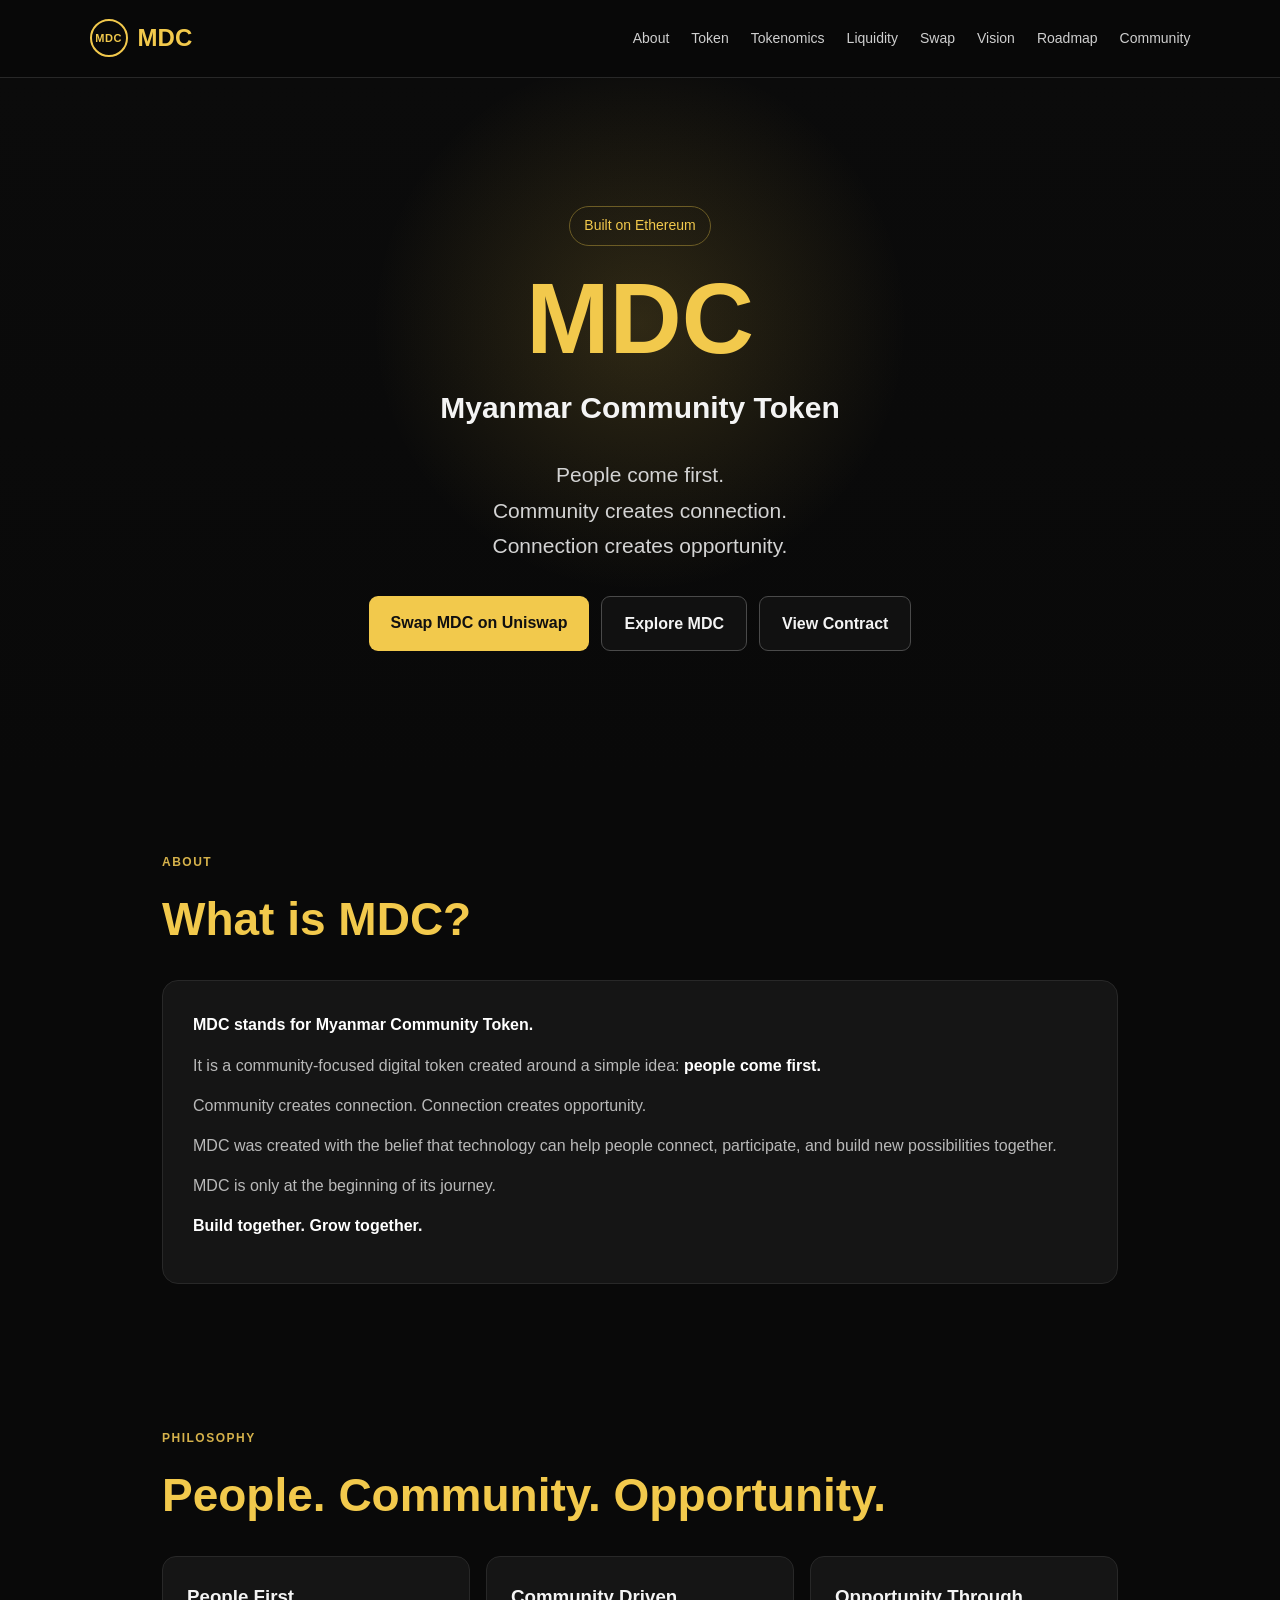
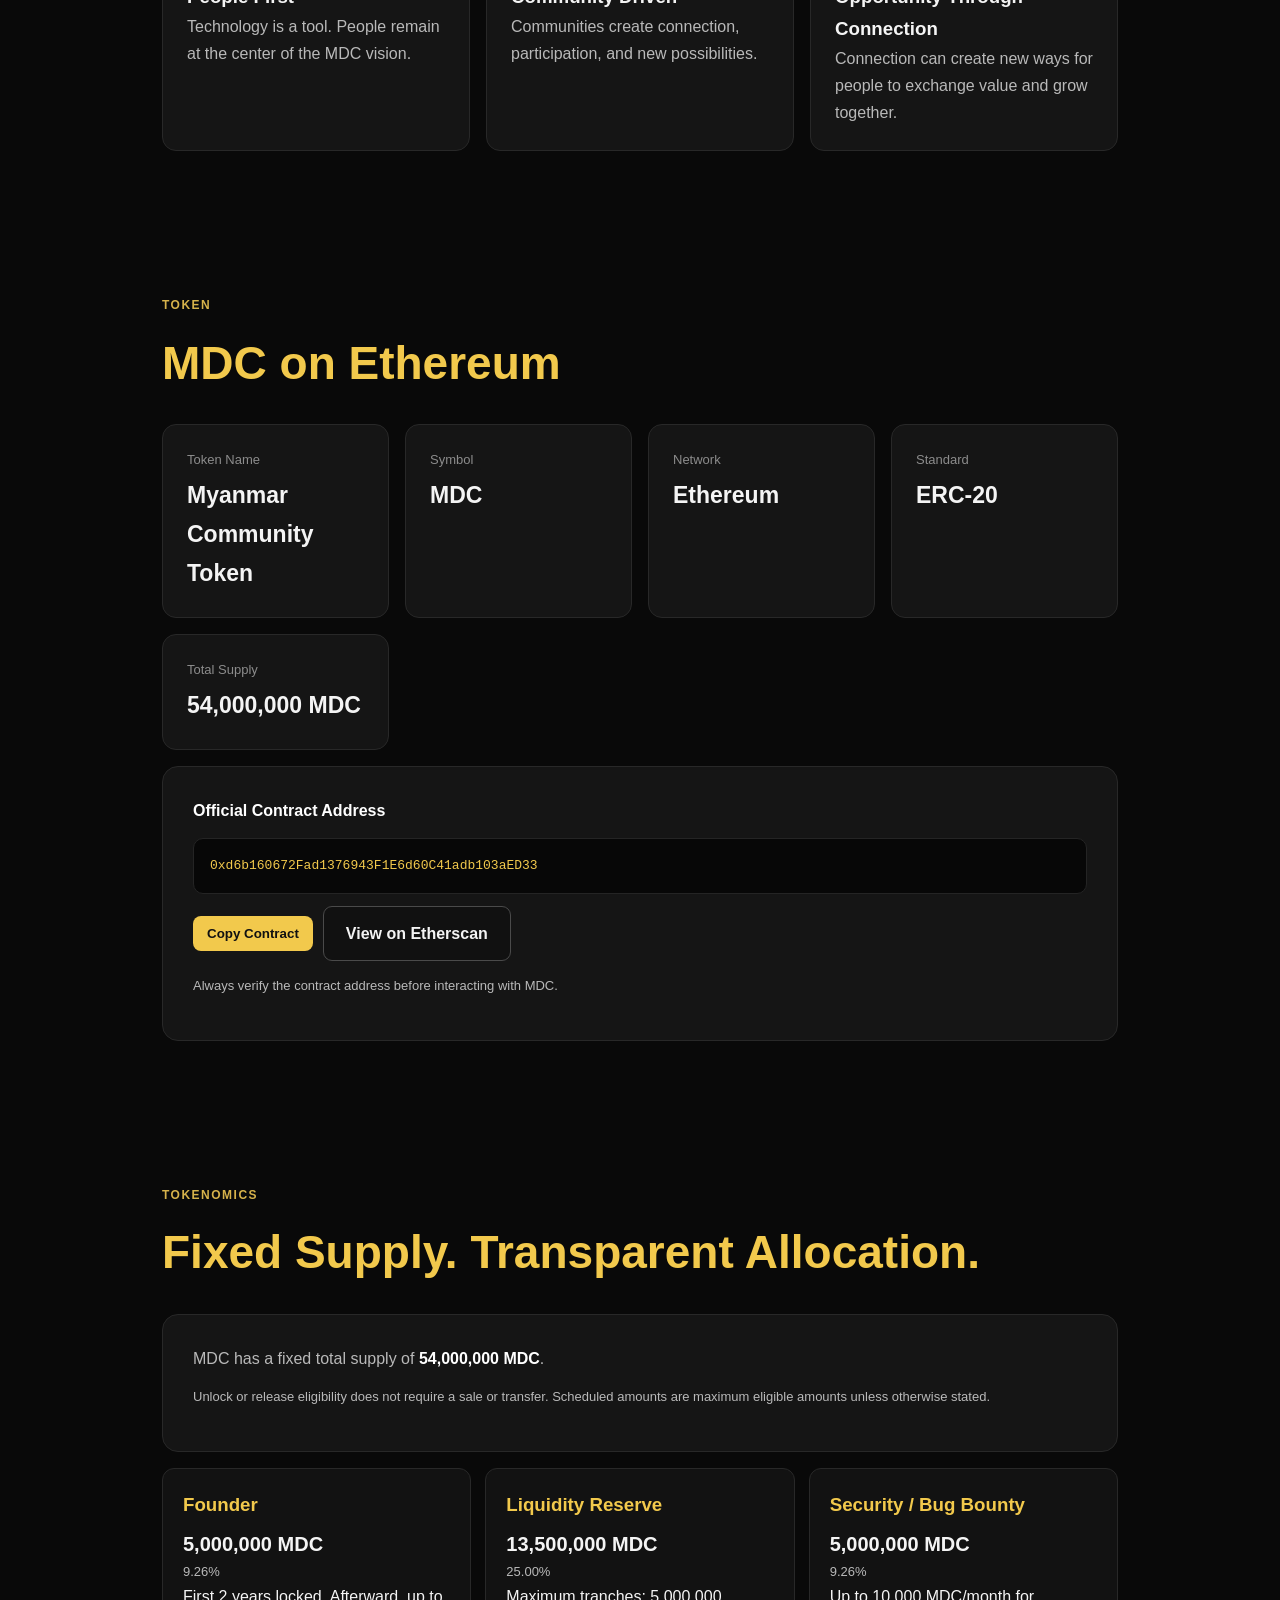
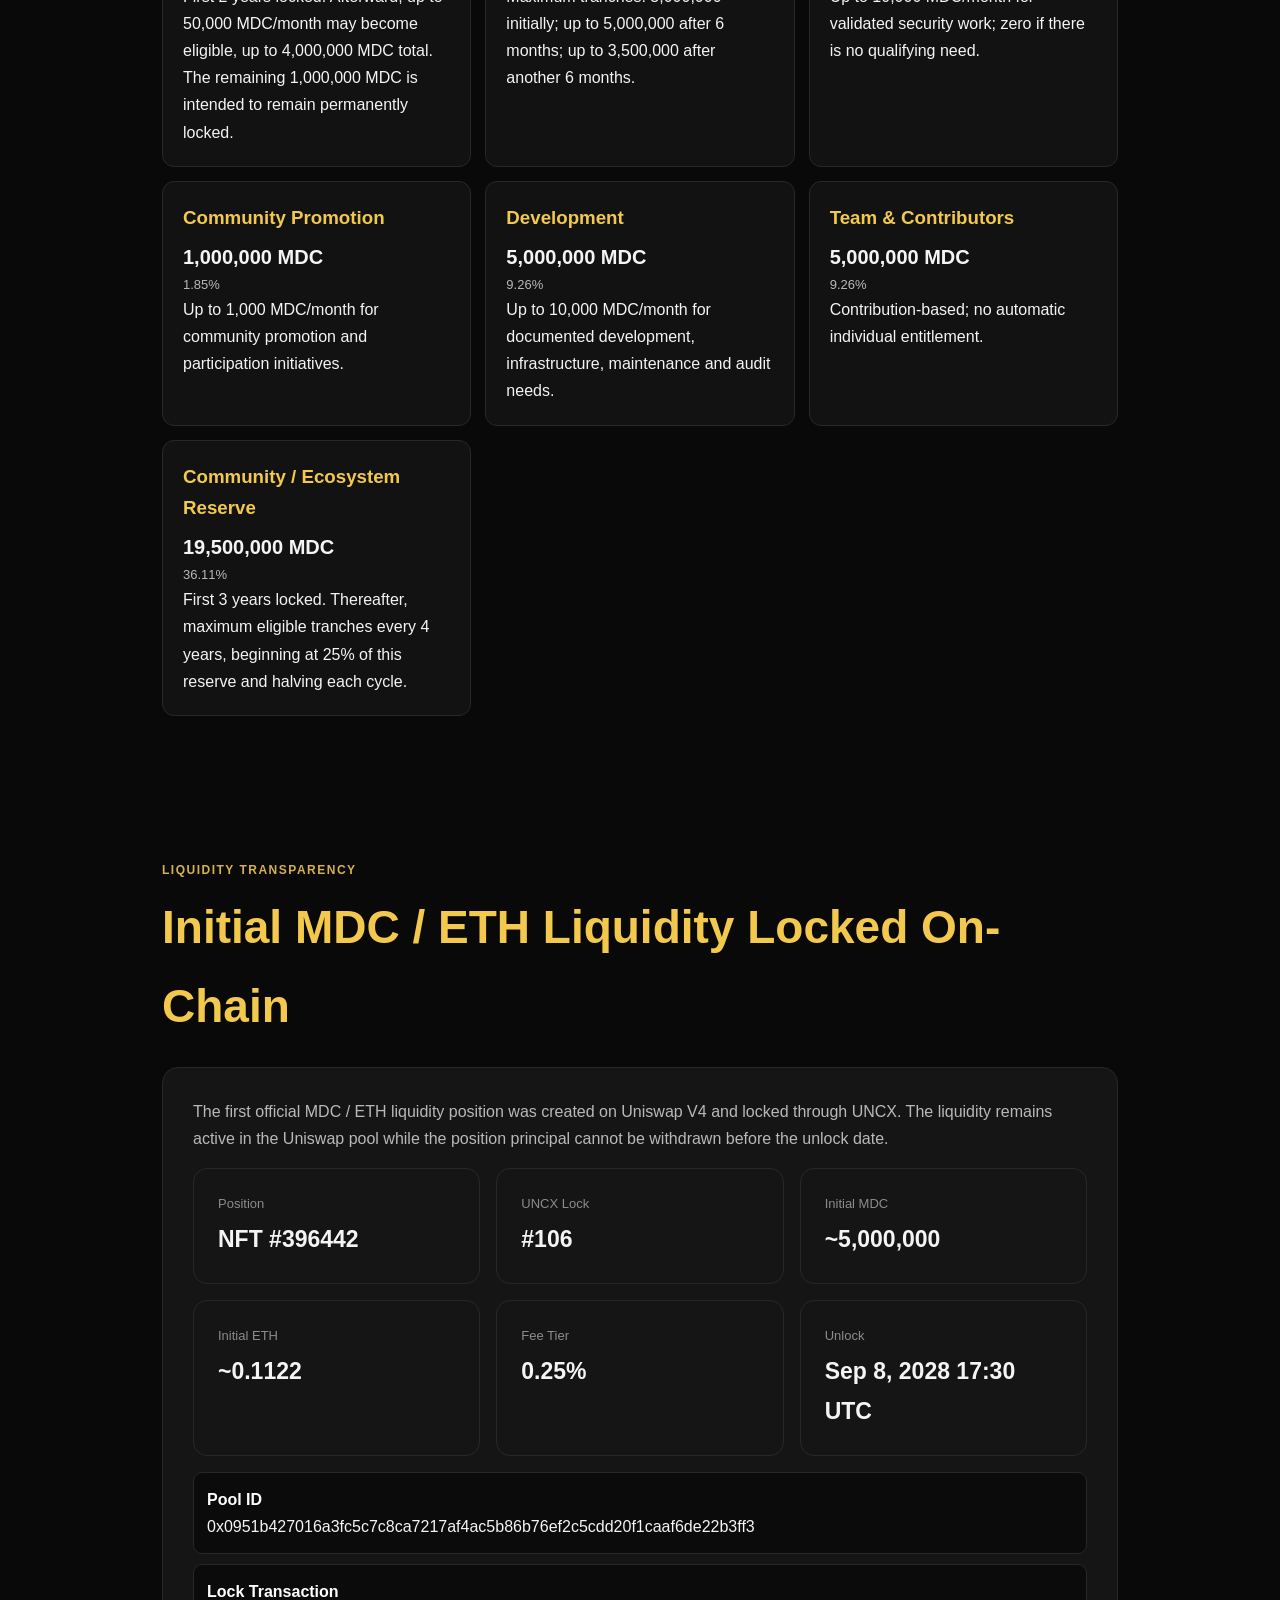
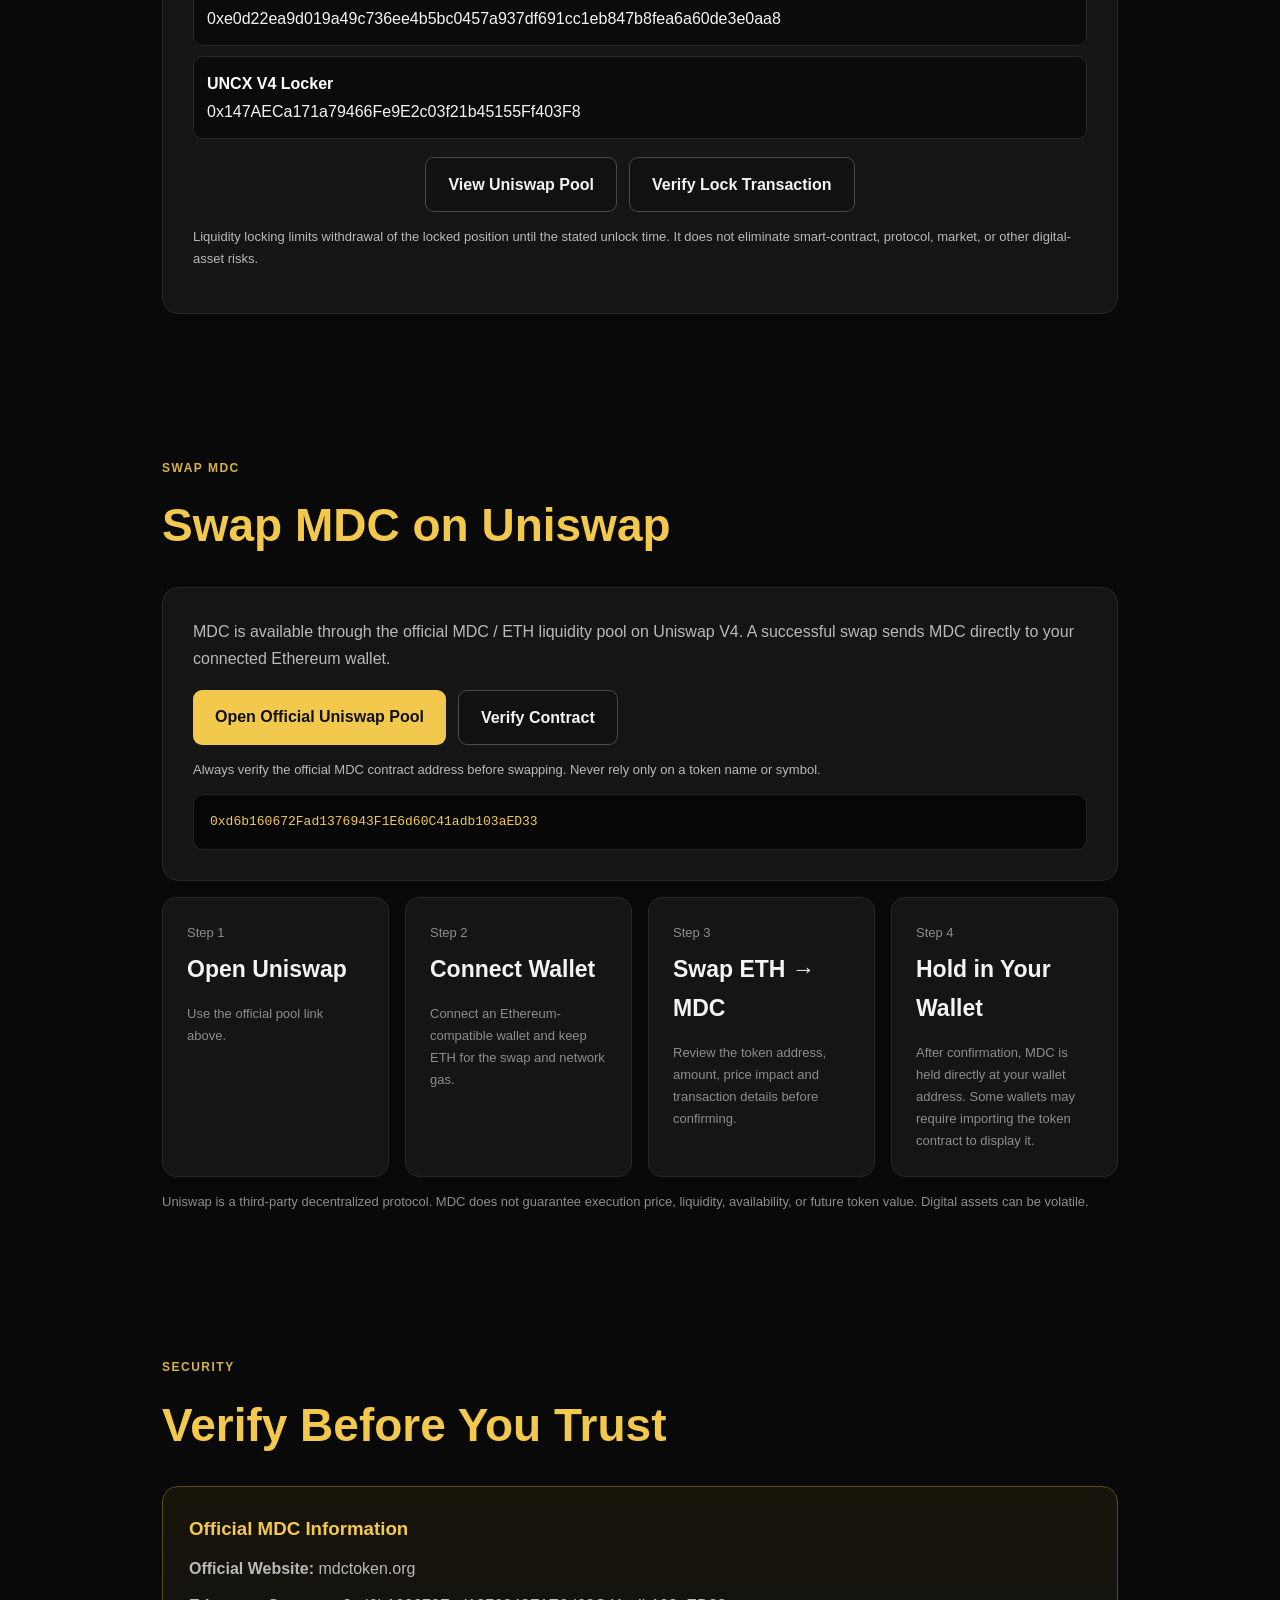
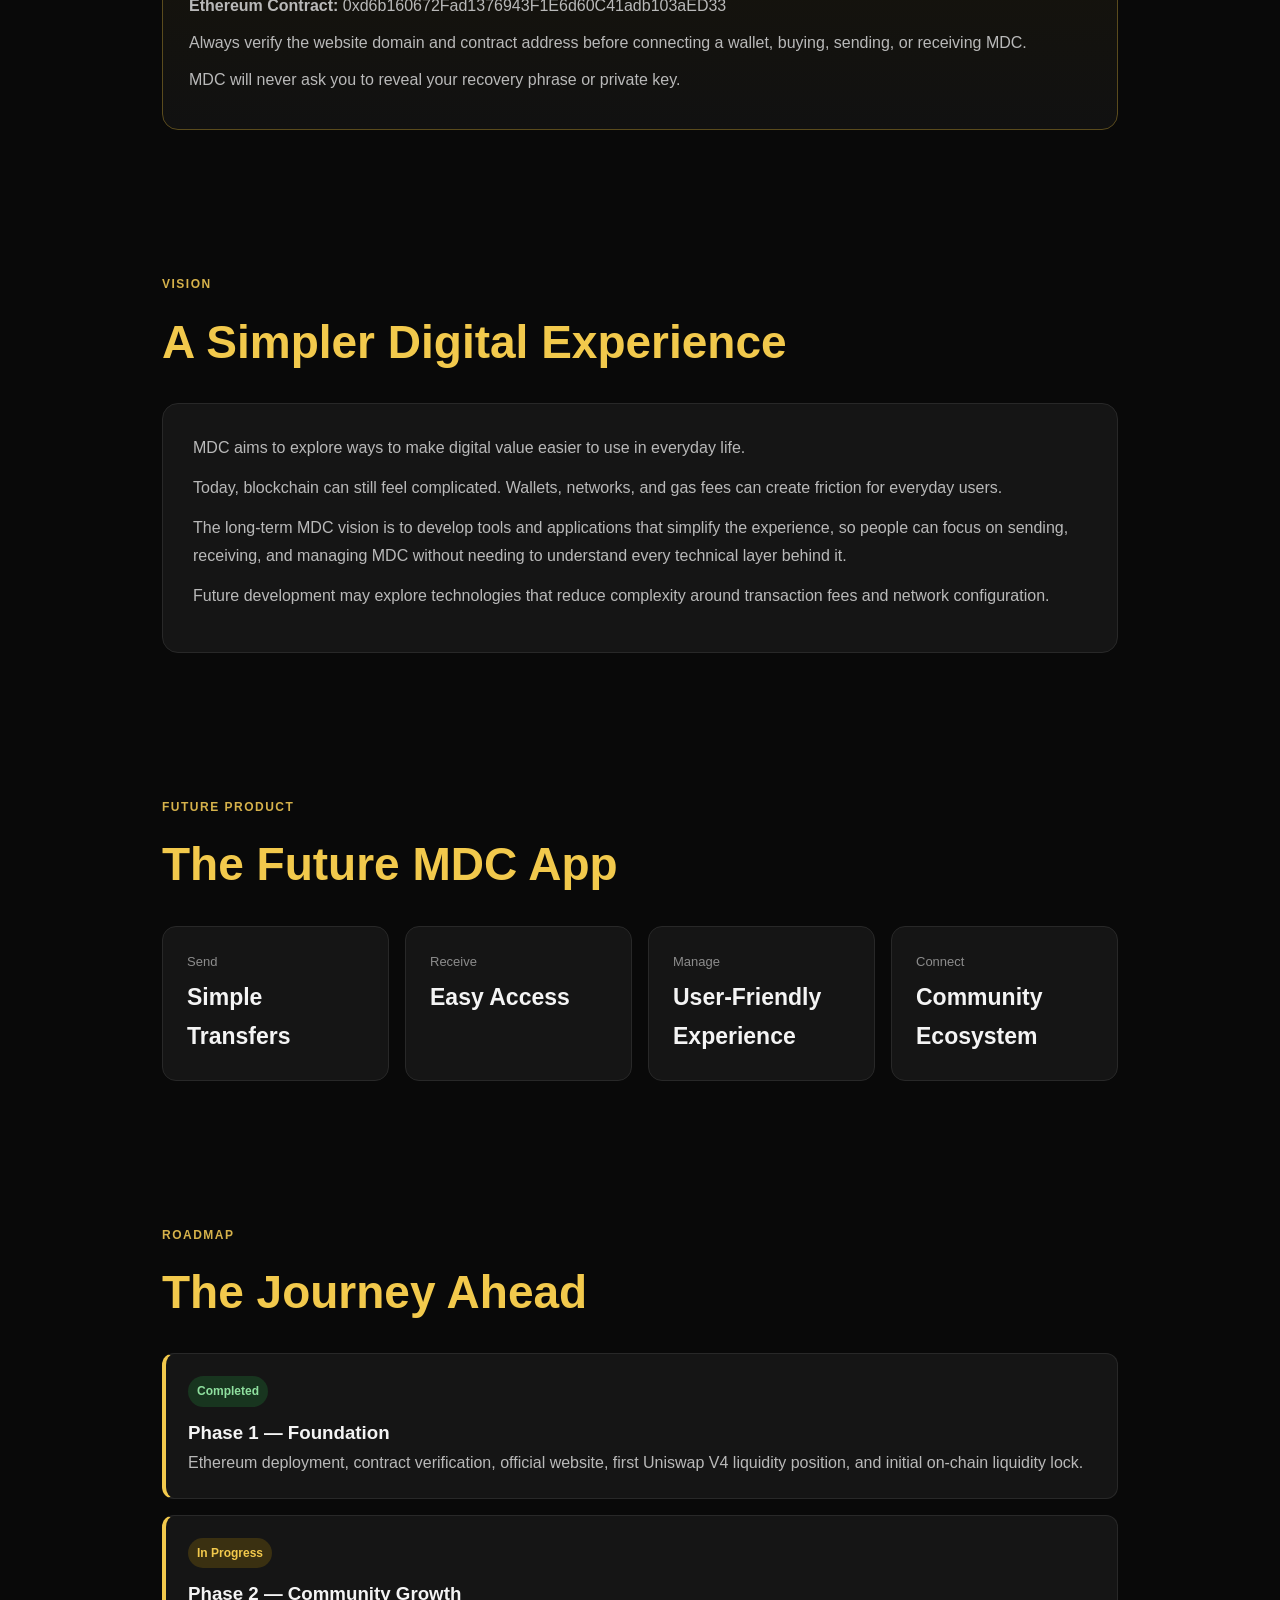
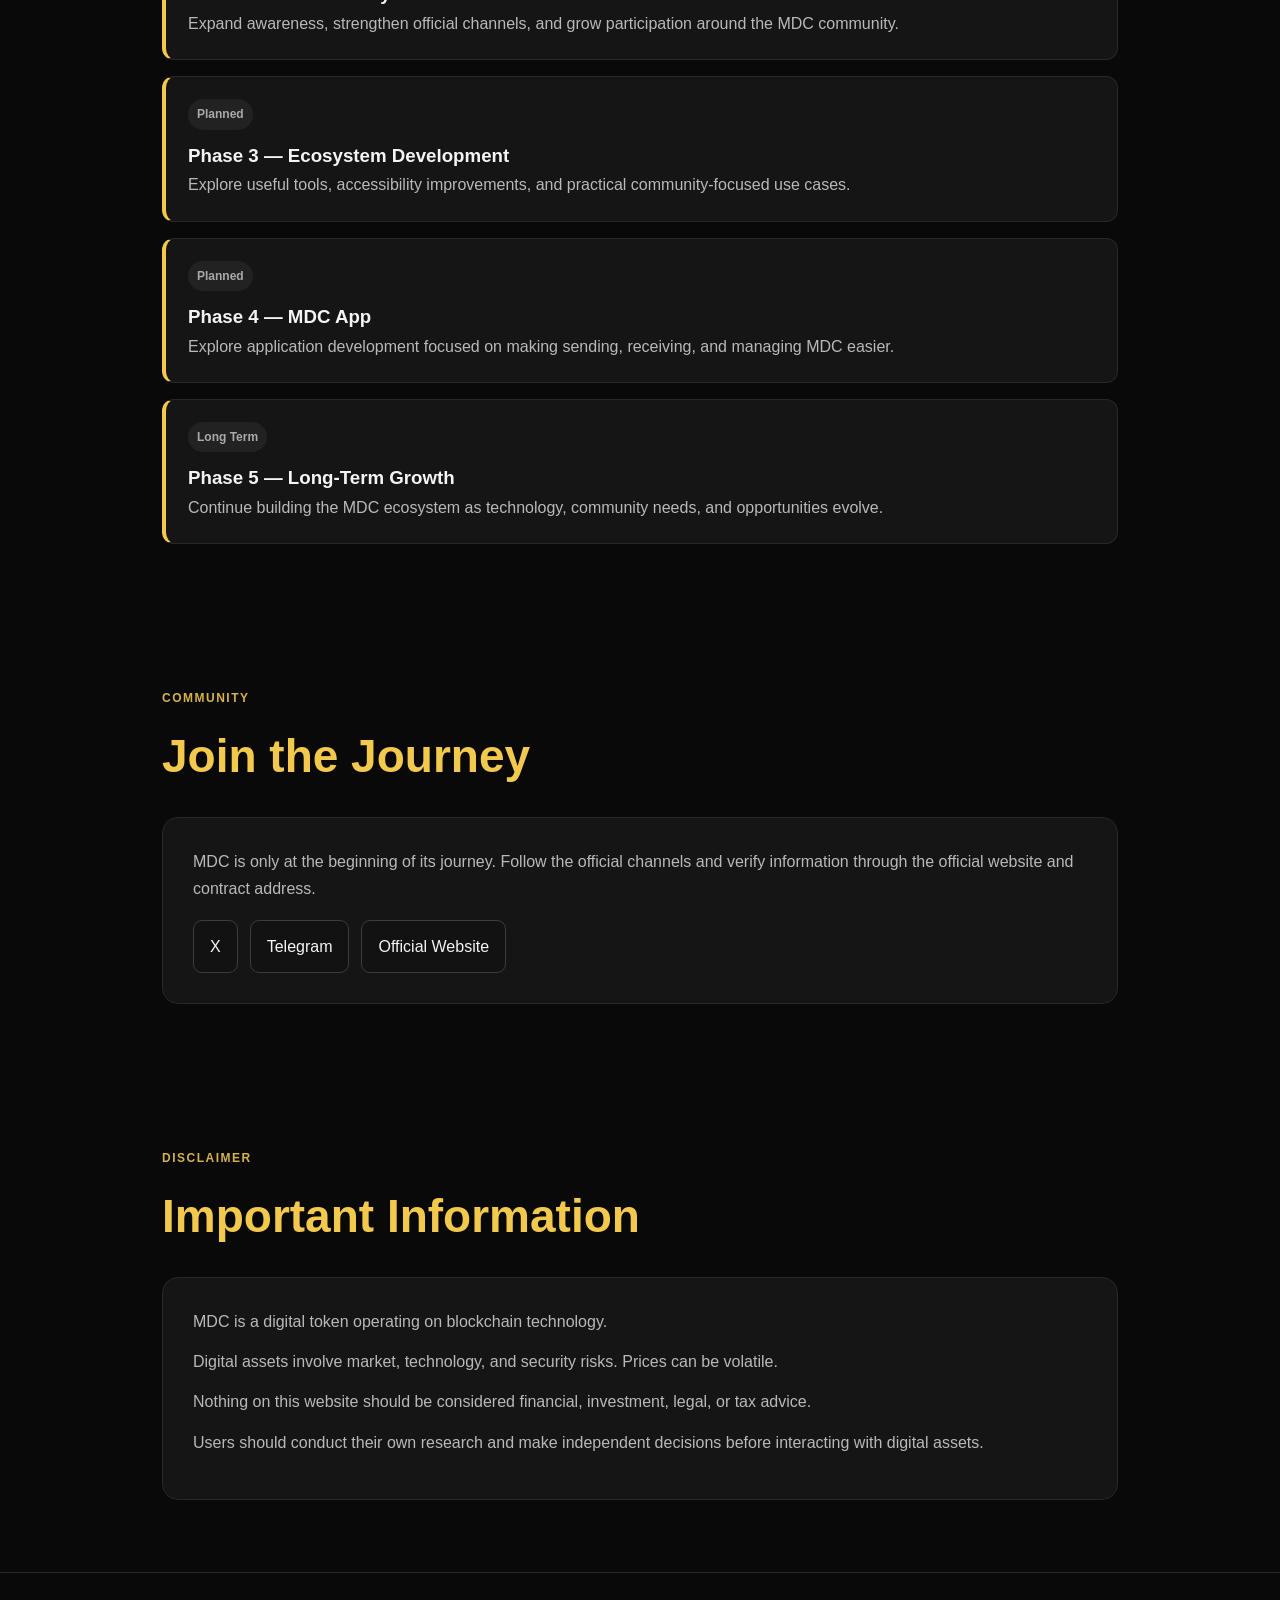
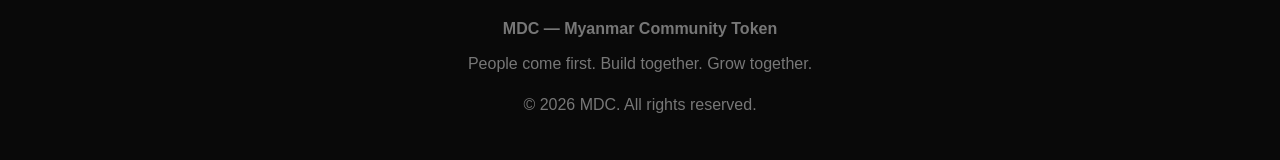
==== index.html @ 561a0fa1 "Add files via upload" ====
<!DOCTYPE html>
<html lang="en">
<head>
<meta charset="UTF-8">
<meta name="viewport" content="width=device-width, initial-scale=1.0">
<title>MDC | Myanmar Community Token</title>
<meta name="description" content="MDC — Myanmar Community Token. People come first. Community creates connection. Connection creates opportunity.">
<meta name="theme-color" content="#090909">
<meta property="og:title" content="MDC | Myanmar Community Token">
<meta property="og:description" content="People come first. Community creates connection. Connection creates opportunity.">
<meta property="og:type" content="website">
<meta property="og:url" content="https://mdctoken.org">
<link rel="icon" href="data:image/svg+xml,%3Csvg xmlns='http://www.w3.org/2000/svg' viewBox='0 0 64 64'%3E%3Crect width='64' height='64' rx='14' fill='%23090909'/%3E%3Ccircle cx='32' cy='32' r='22' fill='none' stroke='%23f2c94c' stroke-width='3'/%3E%3Ctext x='32' y='38' text-anchor='middle' font-family='Arial' font-size='18' font-weight='700' fill='%23f2c94c'%3EMDC%3C/text%3E%3C/svg%3E">
<style>
:root{--gold:#f2c94c;--gold-soft:#d6b24b;--bg:#090909;--card:#151515;--line:#282828;--text:#f4f4f4;--muted:#b9b9b9}
*{box-sizing:border-box;margin:0;padding:0}html{scroll-behavior:smooth}
body{font-family:Arial,Helvetica,sans-serif;background:var(--bg);color:var(--text);line-height:1.7}
a{color:inherit}nav{position:sticky;top:0;z-index:20;display:flex;align-items:center;justify-content:space-between;padding:18px 7%;background:rgba(9,9,9,.94);border-bottom:1px solid var(--line);backdrop-filter:blur(10px)}
.brand{display:flex;align-items:center;gap:10px;font-weight:800;font-size:24px;color:var(--gold)}
.logo-mark{width:38px;height:38px;border:2px solid var(--gold);border-radius:50%;display:grid;place-items:center;font-size:11px;font-weight:800;letter-spacing:.5px}
.copy-row{display:flex;gap:10px;align-items:center;flex-wrap:wrap;margin-top:12px}
.copy-btn{border:0;background:var(--gold);color:#111;padding:10px 14px;border-radius:8px;font-weight:800;cursor:pointer}
.copy-status{font-size:13px;color:#9d9d9d}
.security-box{background:linear-gradient(180deg,#17140a,#111);border:1px solid #5a4b1d;border-radius:16px;padding:26px}
.security-box h3{color:var(--gold);margin-bottom:10px}
.security-box p{color:var(--muted);margin-bottom:10px}
.status{display:inline-block;font-size:12px;font-weight:800;padding:5px 9px;border-radius:999px;margin-bottom:10px}
.status.done{background:#18351f;color:#8fe09f}
.status.progress{background:#3a3011;color:#f2c94c}
.status.future{background:#222;color:#aaa}.navlinks{display:flex;gap:22px;font-size:14px;color:#cfcfcf}.navlinks a{text-decoration:none}
.hero{min-height:78vh;display:flex;align-items:center;justify-content:center;text-align:center;padding:90px 20px;background:radial-gradient(circle at 50% 35%,rgba(242,201,76,.16),transparent 34%),linear-gradient(180deg,#0b0b0b 0%,#090909 100%)}
.hero-inner{max-width:820px}.badge{display:inline-block;border:1px solid #6c5c25;color:var(--gold);padding:7px 14px;border-radius:999px;font-size:14px;margin-bottom:22px}
h1{color:var(--gold);font-size:clamp(58px,10vw,100px);line-height:1;margin-bottom:14px}.hero h3{font-size:clamp(20px,3vw,30px);margin-bottom:24px}.hero p{color:#d3d3d3;font-size:clamp(17px,2vw,21px)}
.hero-actions{margin-top:32px;display:flex;gap:12px;justify-content:center;flex-wrap:wrap}.btn{display:inline-block;text-decoration:none;padding:13px 22px;border-radius:9px;font-weight:700}
.btn-primary{background:var(--gold);color:#101010}.btn-secondary{border:1px solid #4a4a4a;background:#111}
section{max-width:1000px;margin:auto;padding:72px 22px}.kicker{color:var(--gold-soft);text-transform:uppercase;letter-spacing:1.5px;font-size:12px;font-weight:700}
h2{color:var(--gold);font-size:clamp(32px,5vw,46px);margin:8px 0 22px}.card{background:var(--card);border:1px solid var(--line);border-radius:16px;padding:30px}
.card p{color:var(--muted);margin-bottom:13px}.card strong{color:#fff}.grid{display:grid;grid-template-columns:repeat(auto-fit,minmax(220px,1fr));gap:16px}
.stat{background:var(--card);border:1px solid var(--line);border-radius:14px;padding:24px}.stat .label{color:#8c8c8c;font-size:13px}.stat .value{font-size:23px;font-weight:800;margin-top:5px}
.contract{background:#070707;border:1px solid #242424;color:var(--gold);font-family:monospace;word-break:break-all;padding:16px;border-radius:10px;margin-top:10px}
.philosophy{display:grid;grid-template-columns:repeat(auto-fit,minmax(210px,1fr));gap:16px}.pillar{background:var(--card);border:1px solid var(--line);border-radius:14px;padding:24px}.pillar p{color:var(--muted)}
.timeline{display:grid;gap:16px}.phase{background:var(--card);border:1px solid var(--line);border-left:4px solid var(--gold);border-radius:12px;padding:22px}.phase p{color:var(--muted)}
.socials{display:flex;gap:12px;flex-wrap:wrap}.socials a{text-decoration:none;border:1px solid #3c3c3c;background:#121212;padding:12px 16px;border-radius:9px}
.note{color:#8d8d8d;font-size:13px;margin-top:14px}footer{padding:42px 20px;text-align:center;border-top:1px solid var(--line);color:#777}
.tokenomics-grid{display:grid;grid-template-columns:repeat(auto-fit,minmax(240px,1fr));gap:14px}.tokenomics-item{background:#121212;border:1px solid var(--line);border-radius:12px;padding:20px}.tokenomics-item h3{margin:0 0 6px;color:var(--gold)}.tokenomics-item .amount{font-size:20px;font-weight:700}.tokenomics-item .pct{color:var(--muted);font-size:13px}.proof{display:grid;gap:10px;margin-top:16px}.proof-row{background:#0b0b0b;border:1px solid var(--line);border-radius:9px;padding:13px;word-break:break-all}@media(max-width:760px){.navlinks{display:none}nav{padding:16px 6%}section{padding:56px 18px}.card{padding:24px}}
</style>
</head>
<body>
<nav><div class="brand"><span class="logo-mark">MDC</span><span>MDC</span></div><div class="navlinks"><a href="#about">About</a><a href="#token">Token</a><a href="#tokenomics">Tokenomics</a><a href="#liquidity">Liquidity</a><a href="#swap">Swap</a><a href="#vision">Vision</a><a href="#roadmap">Roadmap</a><a href="#community">Community</a></div></nav>

<header class="hero"><div class="hero-inner">
<div class="badge">Built on Ethereum</div><h1>MDC</h1><h3>Myanmar Community Token</h3>
<p>People come first.<br>Community creates connection.<br>Connection creates opportunity.</p>
<div class="hero-actions"><a class="btn btn-primary" href="#swap">Swap MDC on Uniswap</a><a class="btn btn-secondary" href="#about">Explore MDC</a><a class="btn btn-secondary" href="https://etherscan.io/address/0xd6b160672Fad1376943F1E6d60C41adb103aED33" target="_blank" rel="noopener">View Contract</a></div>
</div></header>

<section id="about"><div class="kicker">About</div><h2>What is MDC?</h2><div class="card">
<p><strong>MDC stands for Myanmar Community Token.</strong></p>
<p>It is a community-focused digital token created around a simple idea: <strong>people come first.</strong></p>
<p>Community creates connection. Connection creates opportunity.</p>
<p>MDC was created with the belief that technology can help people connect, participate, and build new possibilities together.</p>
<p>MDC is only at the beginning of its journey.</p><p><strong>Build together. Grow together.</strong></p>
</div></section>

<section><div class="kicker">Philosophy</div><h2>People. Community. Opportunity.</h2><div class="philosophy">
<div class="pillar"><h3>People First</h3><p>Technology is a tool. People remain at the center of the MDC vision.</p></div>
<div class="pillar"><h3>Community Driven</h3><p>Communities create connection, participation, and new possibilities.</p></div>
<div class="pillar"><h3>Opportunity Through Connection</h3><p>Connection can create new ways for people to exchange value and grow together.</p></div>
</div></section>

<section id="token"><div class="kicker">Token</div><h2>MDC on Ethereum</h2><div class="grid">
<div class="stat"><div class="label">Token Name</div><div class="value">Myanmar Community Token</div></div>
<div class="stat"><div class="label">Symbol</div><div class="value">MDC</div></div>
<div class="stat"><div class="label">Network</div><div class="value">Ethereum</div></div>
<div class="stat"><div class="label">Standard</div><div class="value">ERC-20</div></div>
<div class="stat"><div class="label">Total Supply</div><div class="value">54,000,000 MDC</div></div>
</div><div class="card" style="margin-top:16px"><p><strong>Official Contract Address</strong></p>
<div class="contract" id="contractAddress">0xd6b160672Fad1376943F1E6d60C41adb103aED33</div>
<div class="copy-row">
<button class="copy-btn" onclick="copyContract()">Copy Contract</button>
<a class="btn btn-secondary" href="https://etherscan.io/address/0xd6b160672Fad1376943F1E6d60C41adb103aED33" target="_blank" rel="noopener">View on Etherscan</a>
<span class="copy-status" id="copyStatus"></span>
</div>
<p class="note">Always verify the contract address before interacting with MDC.</p></div></section>


<section id="tokenomics"><div class="kicker">Tokenomics</div><h2>Fixed Supply. Transparent Allocation.</h2><div class="card"><p>MDC has a fixed total supply of <strong>54,000,000 MDC</strong>.</p><p class="note">Unlock or release eligibility does not require a sale or transfer. Scheduled amounts are maximum eligible amounts unless otherwise stated.</p></div><div class="tokenomics-grid" style="margin-top:16px">
<div class="tokenomics-item"><h3>Founder</h3><div class="amount">5,000,000 MDC</div><div class="pct">9.26%</div><p>First 2 years locked. Afterward, up to 50,000 MDC/month may become eligible, up to 4,000,000 MDC total. The remaining 1,000,000 MDC is intended to remain permanently locked.</p></div>
<div class="tokenomics-item"><h3>Liquidity Reserve</h3><div class="amount">13,500,000 MDC</div><div class="pct">25.00%</div><p>Maximum tranches: 5,000,000 initially; up to 5,000,000 after 6 months; up to 3,500,000 after another 6 months.</p></div>
<div class="tokenomics-item"><h3>Security / Bug Bounty</h3><div class="amount">5,000,000 MDC</div><div class="pct">9.26%</div><p>Up to 10,000 MDC/month for validated security work; zero if there is no qualifying need.</p></div>
<div class="tokenomics-item"><h3>Community Promotion</h3><div class="amount">1,000,000 MDC</div><div class="pct">1.85%</div><p>Up to 1,000 MDC/month for community promotion and participation initiatives.</p></div>
<div class="tokenomics-item"><h3>Development</h3><div class="amount">5,000,000 MDC</div><div class="pct">9.26%</div><p>Up to 10,000 MDC/month for documented development, infrastructure, maintenance and audit needs.</p></div>
<div class="tokenomics-item"><h3>Team &amp; Contributors</h3><div class="amount">5,000,000 MDC</div><div class="pct">9.26%</div><p>Contribution-based; no automatic individual entitlement.</p></div>
<div class="tokenomics-item"><h3>Community / Ecosystem Reserve</h3><div class="amount">19,500,000 MDC</div><div class="pct">36.11%</div><p>First 3 years locked. Thereafter, maximum eligible tranches every 4 years, beginning at 25% of this reserve and halving each cycle.</p></div></div></section>
<section id="liquidity"><div class="kicker">Liquidity Transparency</div><h2>Initial MDC / ETH Liquidity Locked On-Chain</h2><div class="card"><p>The first official MDC / ETH liquidity position was created on Uniswap V4 and locked through UNCX. The liquidity remains active in the Uniswap pool while the position principal cannot be withdrawn before the unlock date.</p><div class="grid" style="margin-top:16px"><div class="stat"><div class="label">Position</div><div class="value">NFT #396442</div></div><div class="stat"><div class="label">UNCX Lock</div><div class="value">#106</div></div><div class="stat"><div class="label">Initial MDC</div><div class="value">~5,000,000</div></div><div class="stat"><div class="label">Initial ETH</div><div class="value">~0.1122</div></div><div class="stat"><div class="label">Fee Tier</div><div class="value">0.25%</div></div><div class="stat"><div class="label">Unlock</div><div class="value">Sep 8, 2028 17:30 UTC</div></div></div><div class="proof"><div class="proof-row"><strong>Pool ID</strong><br>0x0951b427016a3fc5c7c8ca7217af4ac5b86b76ef2c5cdd20f1caaf6de22b3ff3</div><div class="proof-row"><strong>Lock Transaction</strong><br>0xe0d22ea9d019a49c736ee4b5bc0457a937df691cc1eb847b8fea6a60de3e0aa8</div><div class="proof-row"><strong>UNCX V4 Locker</strong><br>0x147AECa171a79466Fe9E2c03f21b45155Ff403F8</div></div><div class="hero-actions" style="margin-top:18px"><a class="btn btn-secondary" href="https://app.uniswap.org/explore/pools/ethereum/0x0951b427016a3fc5c7c8ca7217af4ac5b86b76ef2c5cdd20f1caaf6de22b3ff3" target="_blank" rel="noopener">View Uniswap Pool</a><a class="btn btn-secondary" href="https://etherscan.io/tx/0xe0d22ea9d019a49c736ee4b5bc0457a937df691cc1eb847b8fea6a60de3e0aa8" target="_blank" rel="noopener">Verify Lock Transaction</a></div><p class="note">Liquidity locking limits withdrawal of the locked position until the stated unlock time. It does not eliminate smart-contract, protocol, market, or other digital-asset risks.</p></div></section><section id="swap"><div class="kicker">Swap MDC</div><h2>Swap MDC on Uniswap</h2><div class="card"><p>MDC is available through the official MDC / ETH liquidity pool on Uniswap V4. A successful swap sends MDC directly to your connected Ethereum wallet.</p><div class="hero-actions" style="justify-content:flex-start;margin-top:18px"><a class="btn btn-primary" href="https://app.uniswap.org/explore/pools/ethereum/0x0951b427016a3fc5c7c8ca7217af4ac5b86b76ef2c5cdd20f1caaf6de22b3ff3" target="_blank" rel="noopener">Open Official Uniswap Pool</a><a class="btn btn-secondary" href="https://etherscan.io/address/0xd6b160672Fad1376943F1E6d60C41adb103aED33" target="_blank" rel="noopener">Verify Contract</a></div><p class="note">Always verify the official MDC contract address before swapping. Never rely only on a token name or symbol.</p><div class="contract">0xd6b160672Fad1376943F1E6d60C41adb103aED33</div></div><div class="grid" style="margin-top:16px"><div class="stat"><div class="label">Step 1</div><div class="value">Open Uniswap</div><p class="note">Use the official pool link above.</p></div><div class="stat"><div class="label">Step 2</div><div class="value">Connect Wallet</div><p class="note">Connect an Ethereum-compatible wallet and keep ETH for the swap and network gas.</p></div><div class="stat"><div class="label">Step 3</div><div class="value">Swap ETH → MDC</div><p class="note">Review the token address, amount, price impact and transaction details before confirming.</p></div><div class="stat"><div class="label">Step 4</div><div class="value">Hold in Your Wallet</div><p class="note">After confirmation, MDC is held directly at your wallet address. Some wallets may require importing the token contract to display it.</p></div></div><p class="note">Uniswap is a third-party decentralized protocol. MDC does not guarantee execution price, liquidity, availability, or future token value. Digital assets can be volatile.</p></section><section id="security"><div class="kicker">Security</div><h2>Verify Before You Trust</h2>
<div class="security-box">
<h3>Official MDC Information</h3>
<p><strong>Official Website:</strong> mdctoken.org</p>
<p><strong>Ethereum Contract:</strong> 0xd6b160672Fad1376943F1E6d60C41adb103aED33</p>
<p>Always verify the website domain and contract address before connecting a wallet, buying, sending, or receiving MDC.</p>
<p>MDC will never ask you to reveal your recovery phrase or private key.</p>
</div></section>

<section id="vision"><div class="kicker">Vision</div><h2>A Simpler Digital Experience</h2><div class="card">
<p>MDC aims to explore ways to make digital value easier to use in everyday life.</p>
<p>Today, blockchain can still feel complicated. Wallets, networks, and gas fees can create friction for everyday users.</p>
<p>The long-term MDC vision is to develop tools and applications that simplify the experience, so people can focus on sending, receiving, and managing MDC without needing to understand every technical layer behind it.</p>
<p>Future development may explore technologies that reduce complexity around transaction fees and network configuration.</p>
</div></section>

<section><div class="kicker">Future Product</div><h2>The Future MDC App</h2><div class="grid">
<div class="stat"><div class="label">Send</div><div class="value">Simple Transfers</div></div>
<div class="stat"><div class="label">Receive</div><div class="value">Easy Access</div></div>
<div class="stat"><div class="label">Manage</div><div class="value">User-Friendly Experience</div></div>
<div class="stat"><div class="label">Connect</div><div class="value">Community Ecosystem</div></div>
</div></section>

<section id="roadmap"><div class="kicker">Roadmap</div><h2>The Journey Ahead</h2><div class="timeline">
<div class="phase"><span class="status done">Completed</span><h3>Phase 1 — Foundation</h3><p>Ethereum deployment, contract verification, official website, first Uniswap V4 liquidity position, and initial on-chain liquidity lock.</p></div>
<div class="phase"><span class="status progress">In Progress</span><h3>Phase 2 — Community Growth</h3><p>Expand awareness, strengthen official channels, and grow participation around the MDC community.</p></div>
<div class="phase"><span class="status future">Planned</span><h3>Phase 3 — Ecosystem Development</h3><p>Explore useful tools, accessibility improvements, and practical community-focused use cases.</p></div>
<div class="phase"><span class="status future">Planned</span><h3>Phase 4 — MDC App</h3><p>Explore application development focused on making sending, receiving, and managing MDC easier.</p></div>
<div class="phase"><span class="status future">Long Term</span><h3>Phase 5 — Long-Term Growth</h3><p>Continue building the MDC ecosystem as technology, community needs, and opportunities evolve.</p></div>
</div></section>

<section id="community"><div class="kicker">Community</div><h2>Join the Journey</h2><div class="card">
<p>MDC is only at the beginning of its journey. Follow the official channels and verify information through the official website and contract address.</p>
<div class="socials" style="margin-top:18px"><a href="https://x.com/MDC_Official_" target="_blank" rel="noopener">X</a><a href="https://t.me/MDCcommunitytoken" target="_blank" rel="noopener">Telegram</a><a href="https://mdctoken.org" target="_blank" rel="noopener">Official Website</a></div>
</div></section>

<section><div class="kicker">Disclaimer</div><h2>Important Information</h2><div class="card">
<p>MDC is a digital token operating on blockchain technology.</p><p>Digital assets involve market, technology, and security risks. Prices can be volatile.</p>
<p>Nothing on this website should be considered financial, investment, legal, or tax advice.</p>
<p>Users should conduct their own research and make independent decisions before interacting with digital assets.</p>
</div></section>

<footer><div><strong>MDC — Myanmar Community Token</strong></div><div style="margin-top:8px">People come first. Build together. Grow together.</div><div style="margin-top:14px">© 2026 MDC. All rights reserved.</div></footer>
<script>
async function copyContract(){
  const address = document.getElementById('contractAddress').textContent.trim();
  const status = document.getElementById('copyStatus');
  try{
    await navigator.clipboard.writeText(address);
    status.textContent = 'Copied';
    setTimeout(()=>status.textContent='',1800);
  }catch(e){
    status.textContent = 'Copy failed';
  }
}
</script>
</body></html>
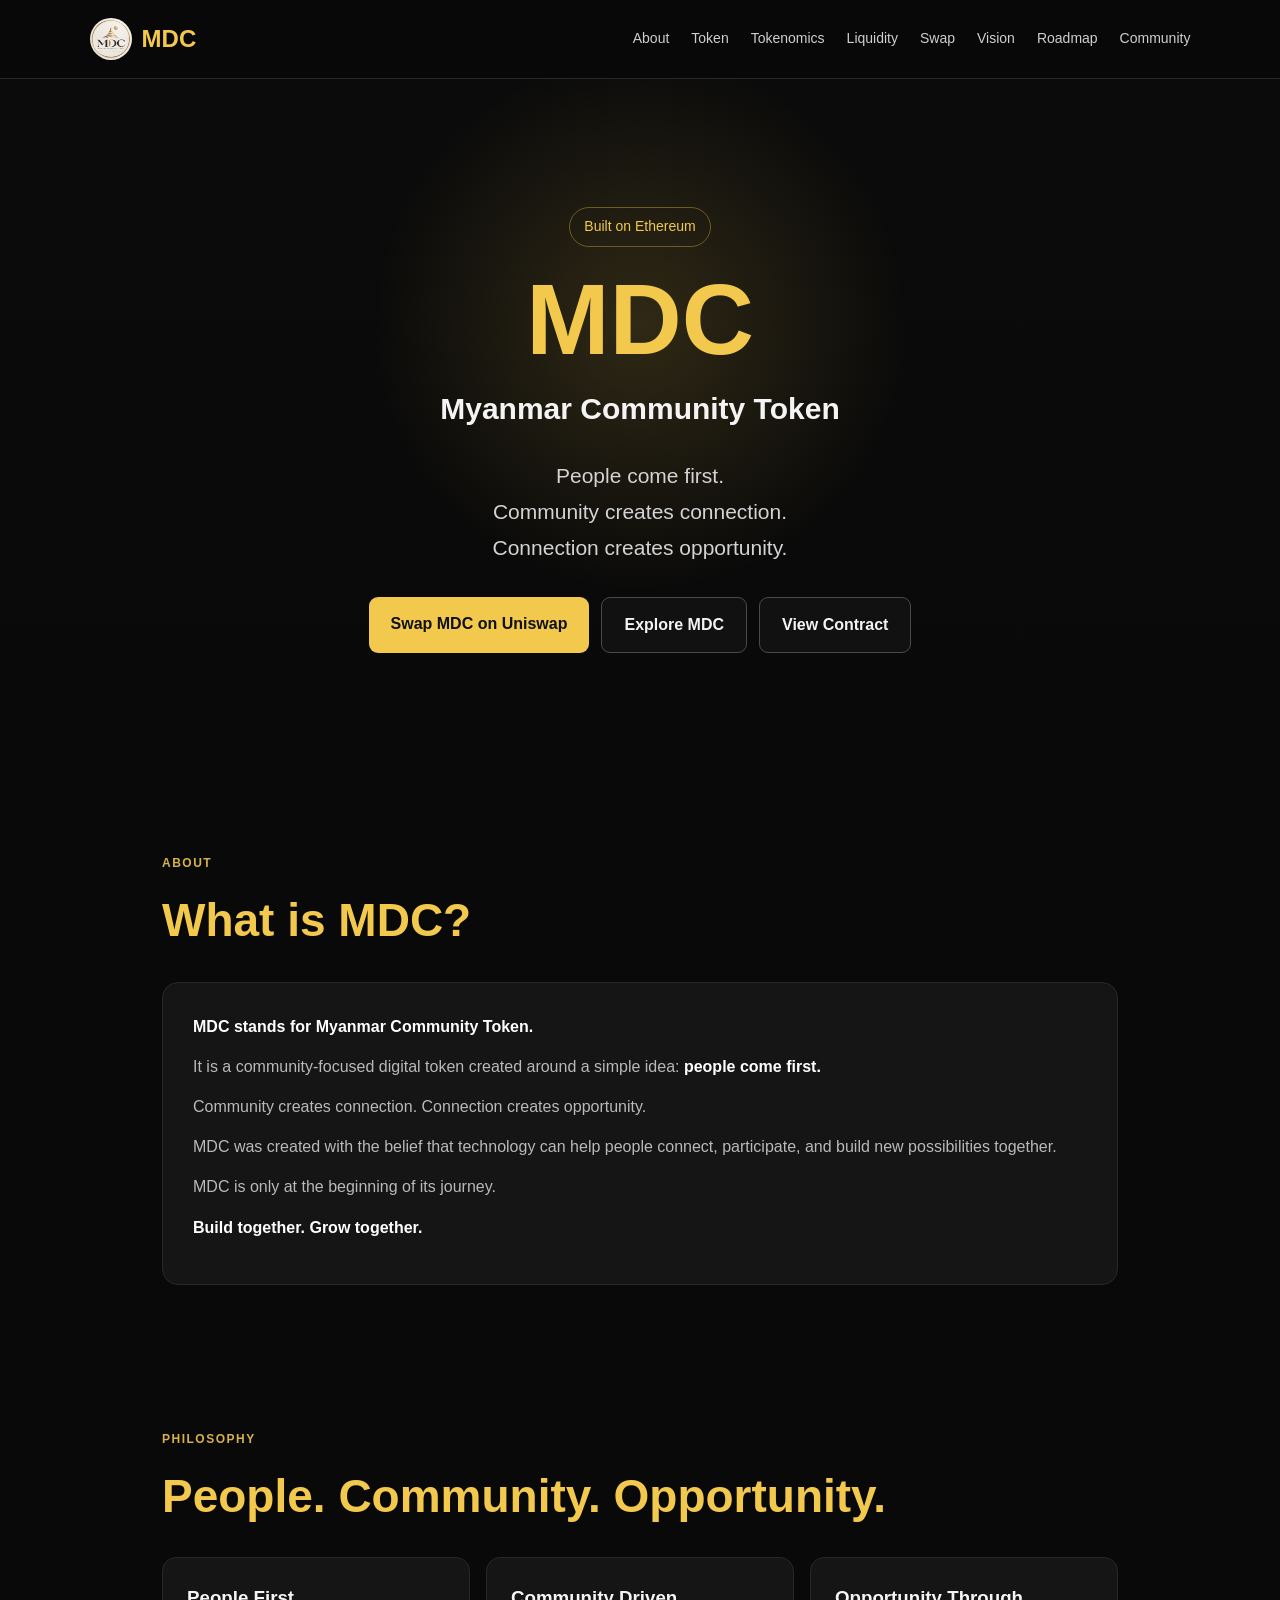
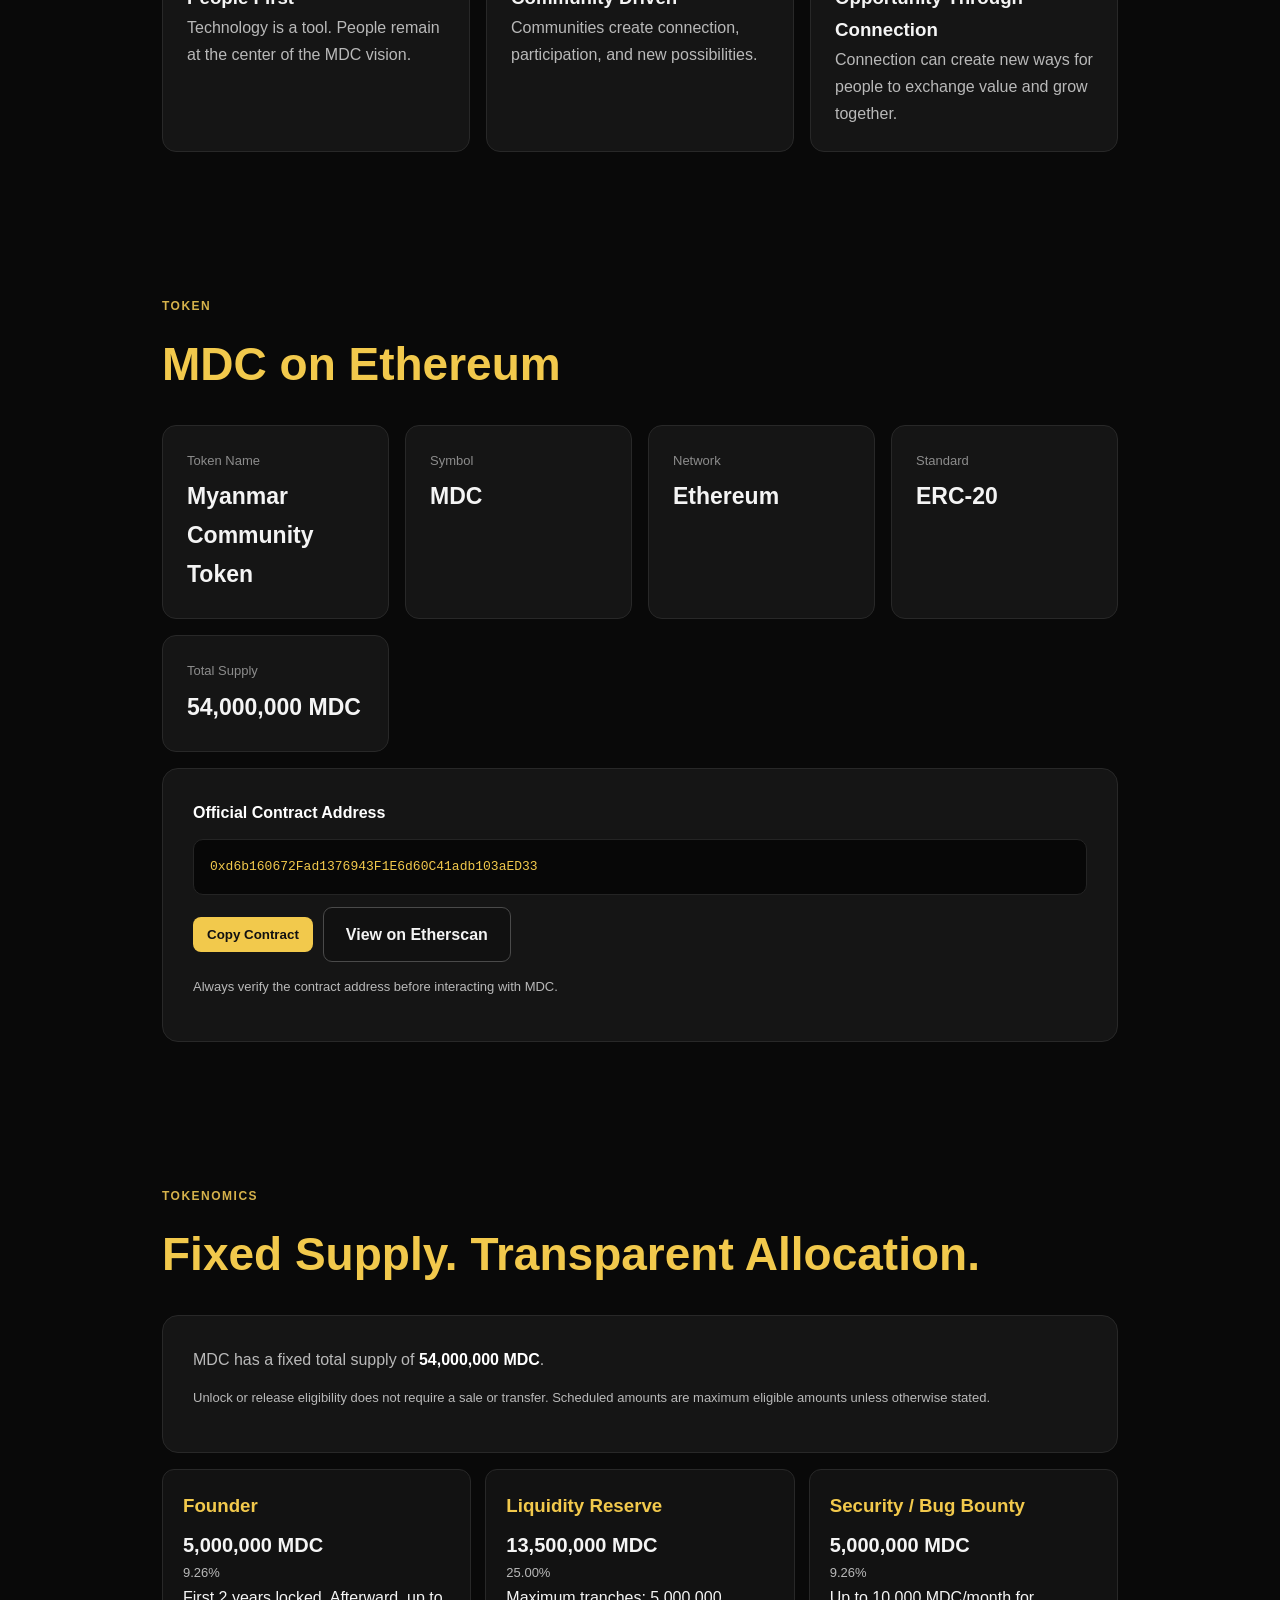
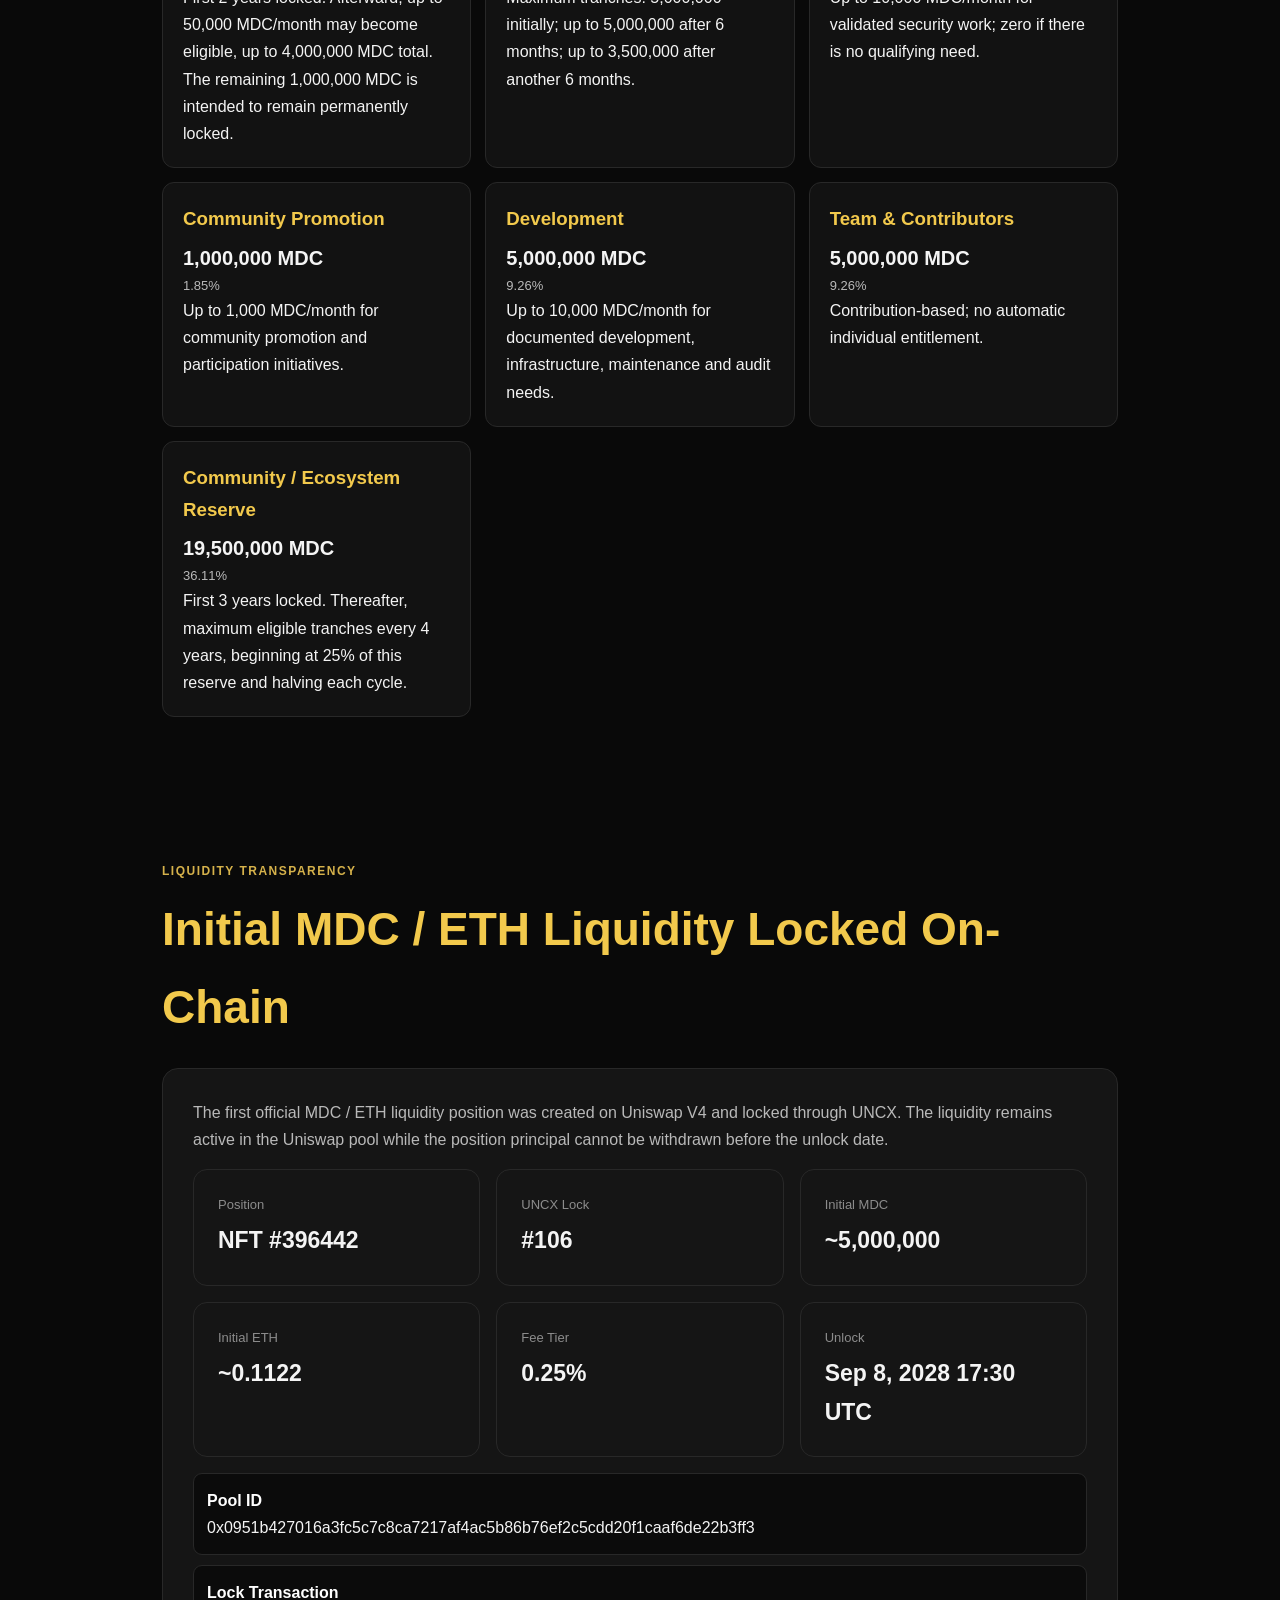
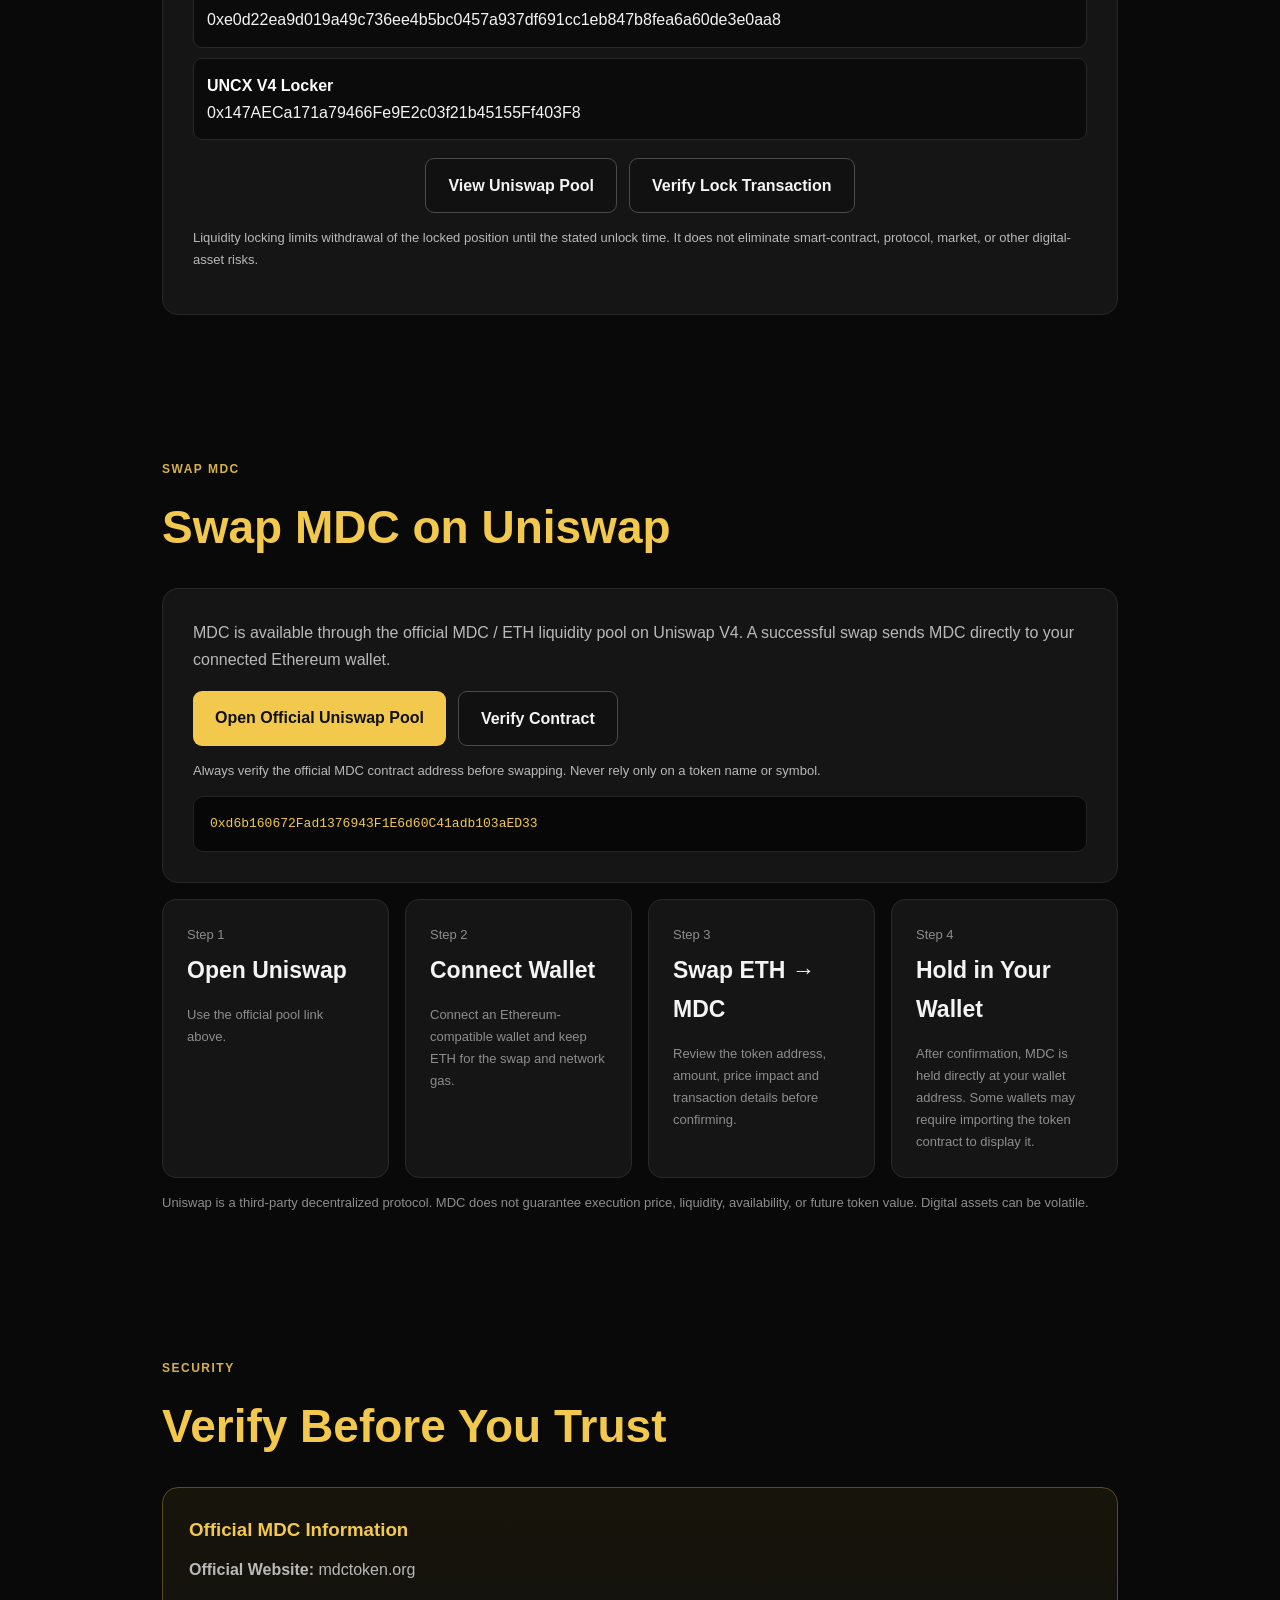
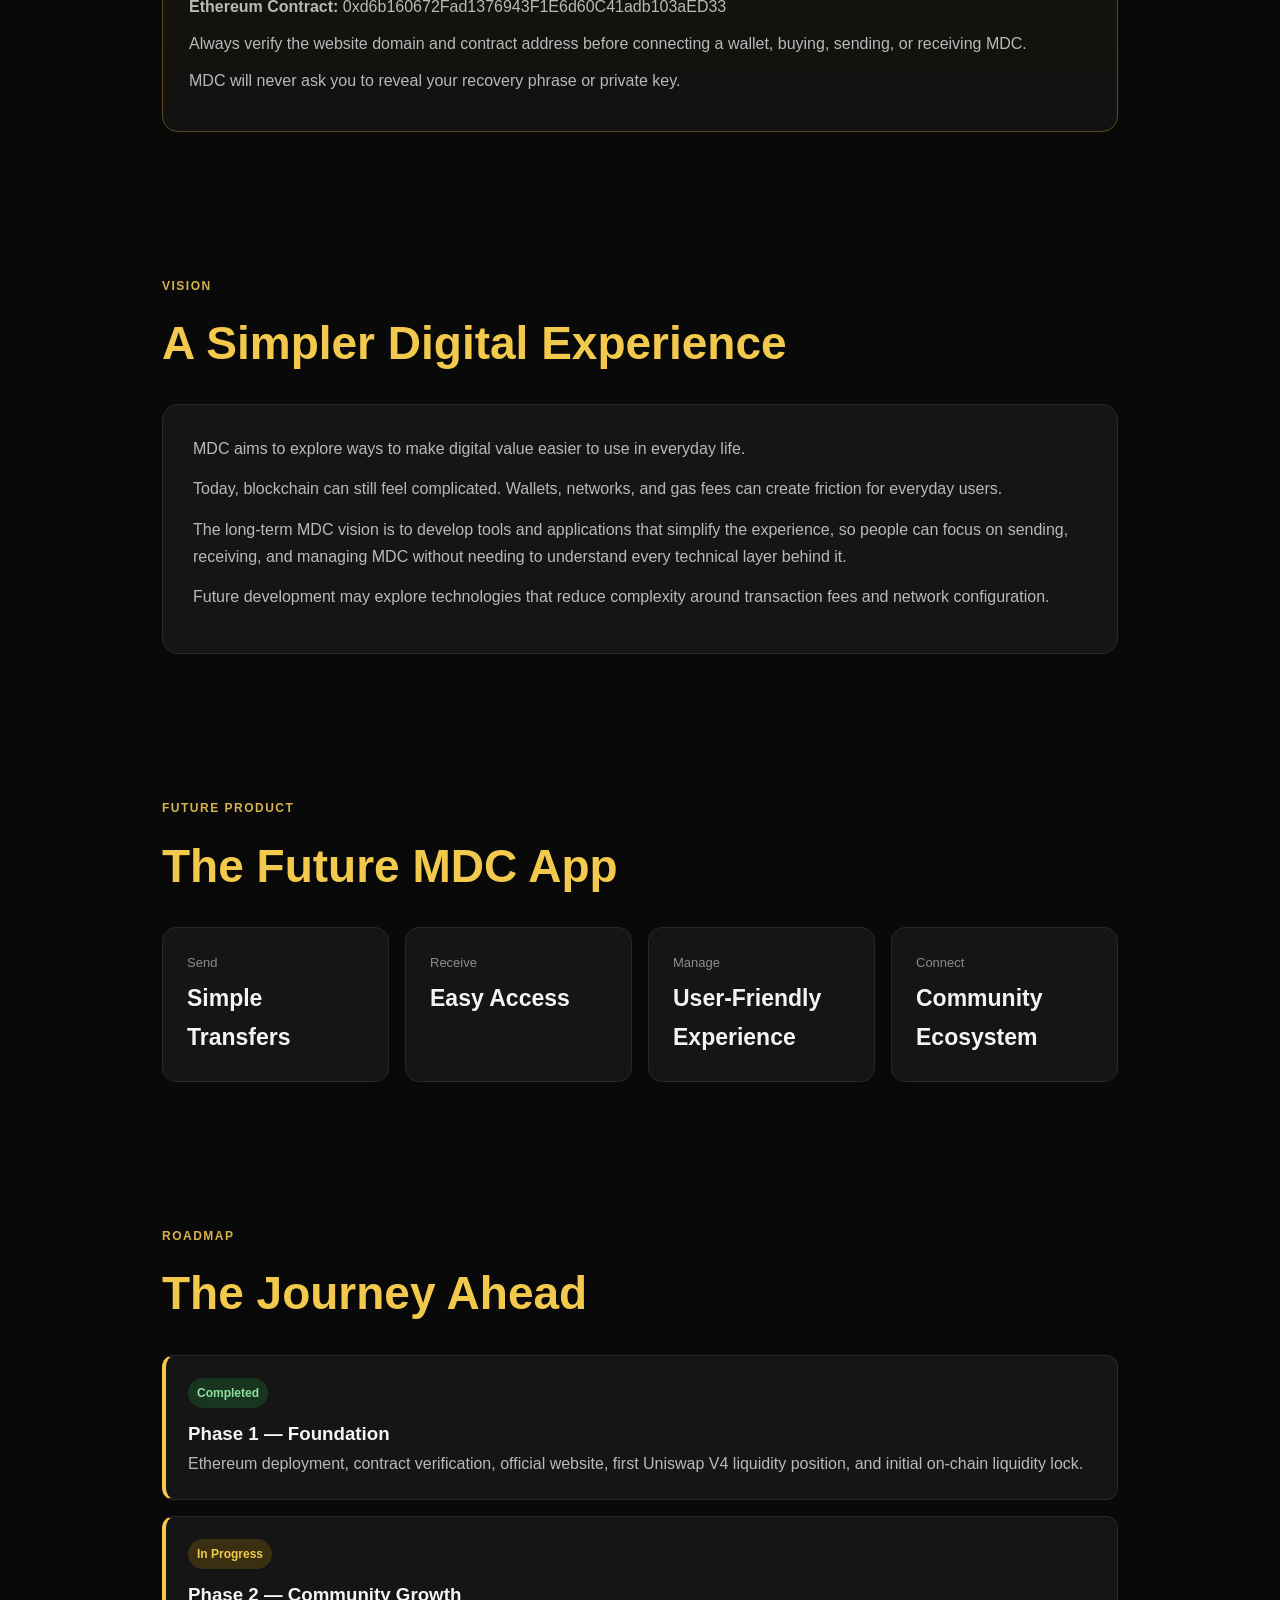
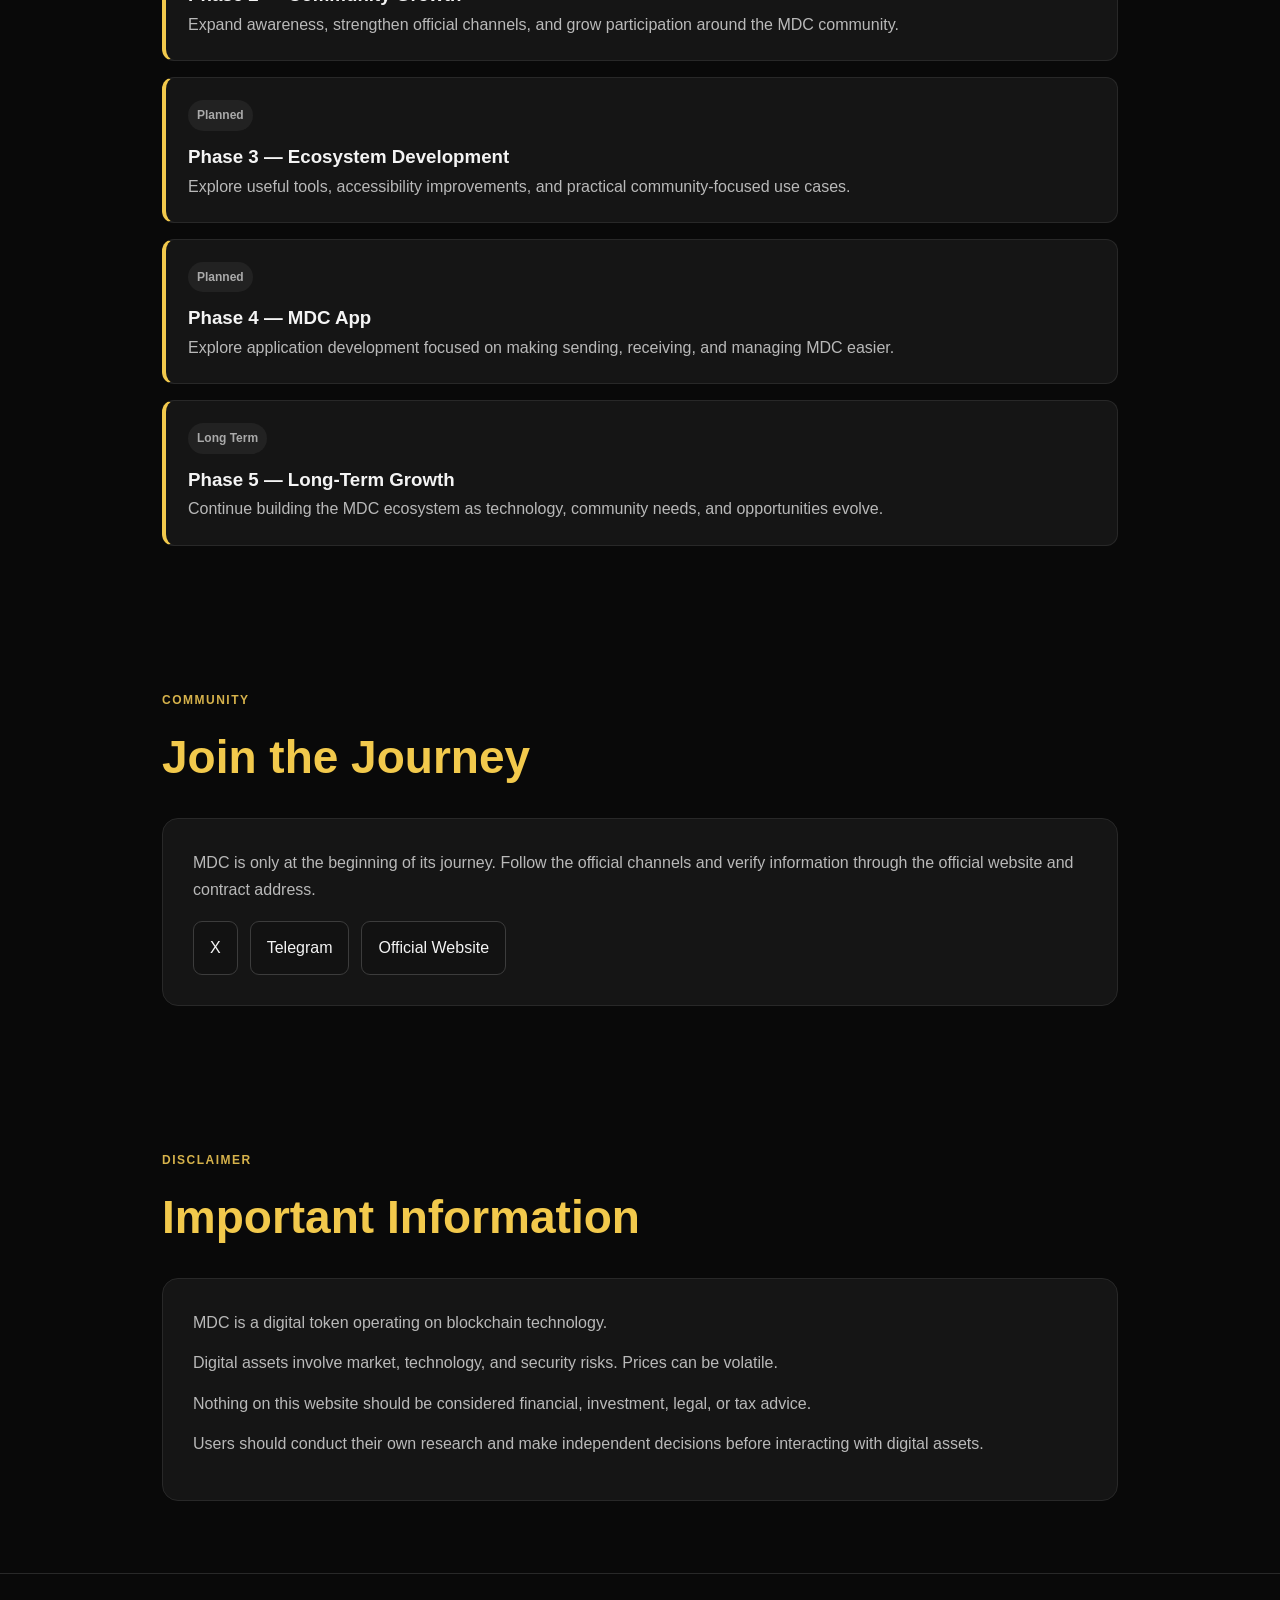
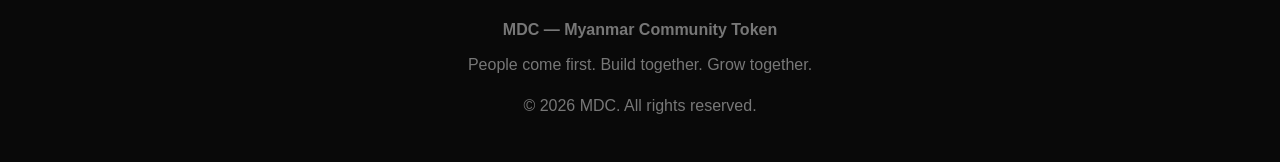
==== commit 38b62200: "Replace logo mark with image in navigation" ====
--- a/index.html
+++ b/index.html
@@ -10,14 +10,14 @@
 <meta property="og:description" content="People come first. Community creates connection. Connection creates opportunity.">
 <meta property="og:type" content="website">
 <meta property="og:url" content="https://mdctoken.org">
-<link rel="icon" href="data:image/svg+xml,%3Csvg xmlns='http://www.w3.org/2000/svg' viewBox='0 0 64 64'%3E%3Crect width='64' height='64' rx='14' fill='%23090909'/%3E%3Ccircle cx='32' cy='32' r='22' fill='none' stroke='%23f2c94c' stroke-width='3'/%3E%3Ctext x='32' y='38' text-anchor='middle' font-family='Arial' font-size='18' font-weight='700' fill='%23f2c94c'%3EMDC%3C/text%3E%3C/svg%3E">
+<link rel="icon" type="image/svg+xml" href="mdc-token-icon.svg"> 
 <style>
 :root{--gold:#f2c94c;--gold-soft:#d6b24b;--bg:#090909;--card:#151515;--line:#282828;--text:#f4f4f4;--muted:#b9b9b9}
 *{box-sizing:border-box;margin:0;padding:0}html{scroll-behavior:smooth}
 body{font-family:Arial,Helvetica,sans-serif;background:var(--bg);color:var(--text);line-height:1.7}
 a{color:inherit}nav{position:sticky;top:0;z-index:20;display:flex;align-items:center;justify-content:space-between;padding:18px 7%;background:rgba(9,9,9,.94);border-bottom:1px solid var(--line);backdrop-filter:blur(10px)}
 .brand{display:flex;align-items:center;gap:10px;font-weight:800;font-size:24px;color:var(--gold)}
-.logo-mark{width:38px;height:38px;border:2px solid var(--gold);border-radius:50%;display:grid;place-items:center;font-size:11px;font-weight:800;letter-spacing:.5px}
+.brand-logo{width:42px;height:42px;border-radius:50%;object-fit:cover;display:block}
 .copy-row{display:flex;gap:10px;align-items:center;flex-wrap:wrap;margin-top:12px}
 .copy-btn{border:0;background:var(--gold);color:#111;padding:10px 14px;border-radius:8px;font-weight:800;cursor:pointer}
 .copy-status{font-size:13px;color:#9d9d9d}
@@ -46,7 +46,7 @@
 </style>
 </head>
 <body>
-<nav><div class="brand"><span class="logo-mark">MDC</span><span>MDC</span></div><div class="navlinks"><a href="#about">About</a><a href="#token">Token</a><a href="#tokenomics">Tokenomics</a><a href="#liquidity">Liquidity</a><a href="#swap">Swap</a><a href="#vision">Vision</a><a href="#roadmap">Roadmap</a><a href="#community">Community</a></div></nav>
+<nav><div class="brand"><img src="mdc-logo.jpg" class="brand-logo" alt="MDC logo"><span>MDC</span></div><div class="navlinks"><a href="#about">About</a><a href="#token">Token</a><a href="#tokenomics">Tokenomics</a><a href="#liquidity">Liquidity</a><a href="#swap">Swap</a><a href="#vision">Vision</a><a href="#roadmap">Roadmap</a><a href="#community">Community</a></div></nav>
 
 <header class="hero"><div class="hero-inner">
 <div class="badge">Built on Ethereum</div><h1>MDC</h1><h3>Myanmar Community Token</h3>
@@ -148,4 +148,4 @@
   }
 }
 </script>
-</body></html>+</body></html>
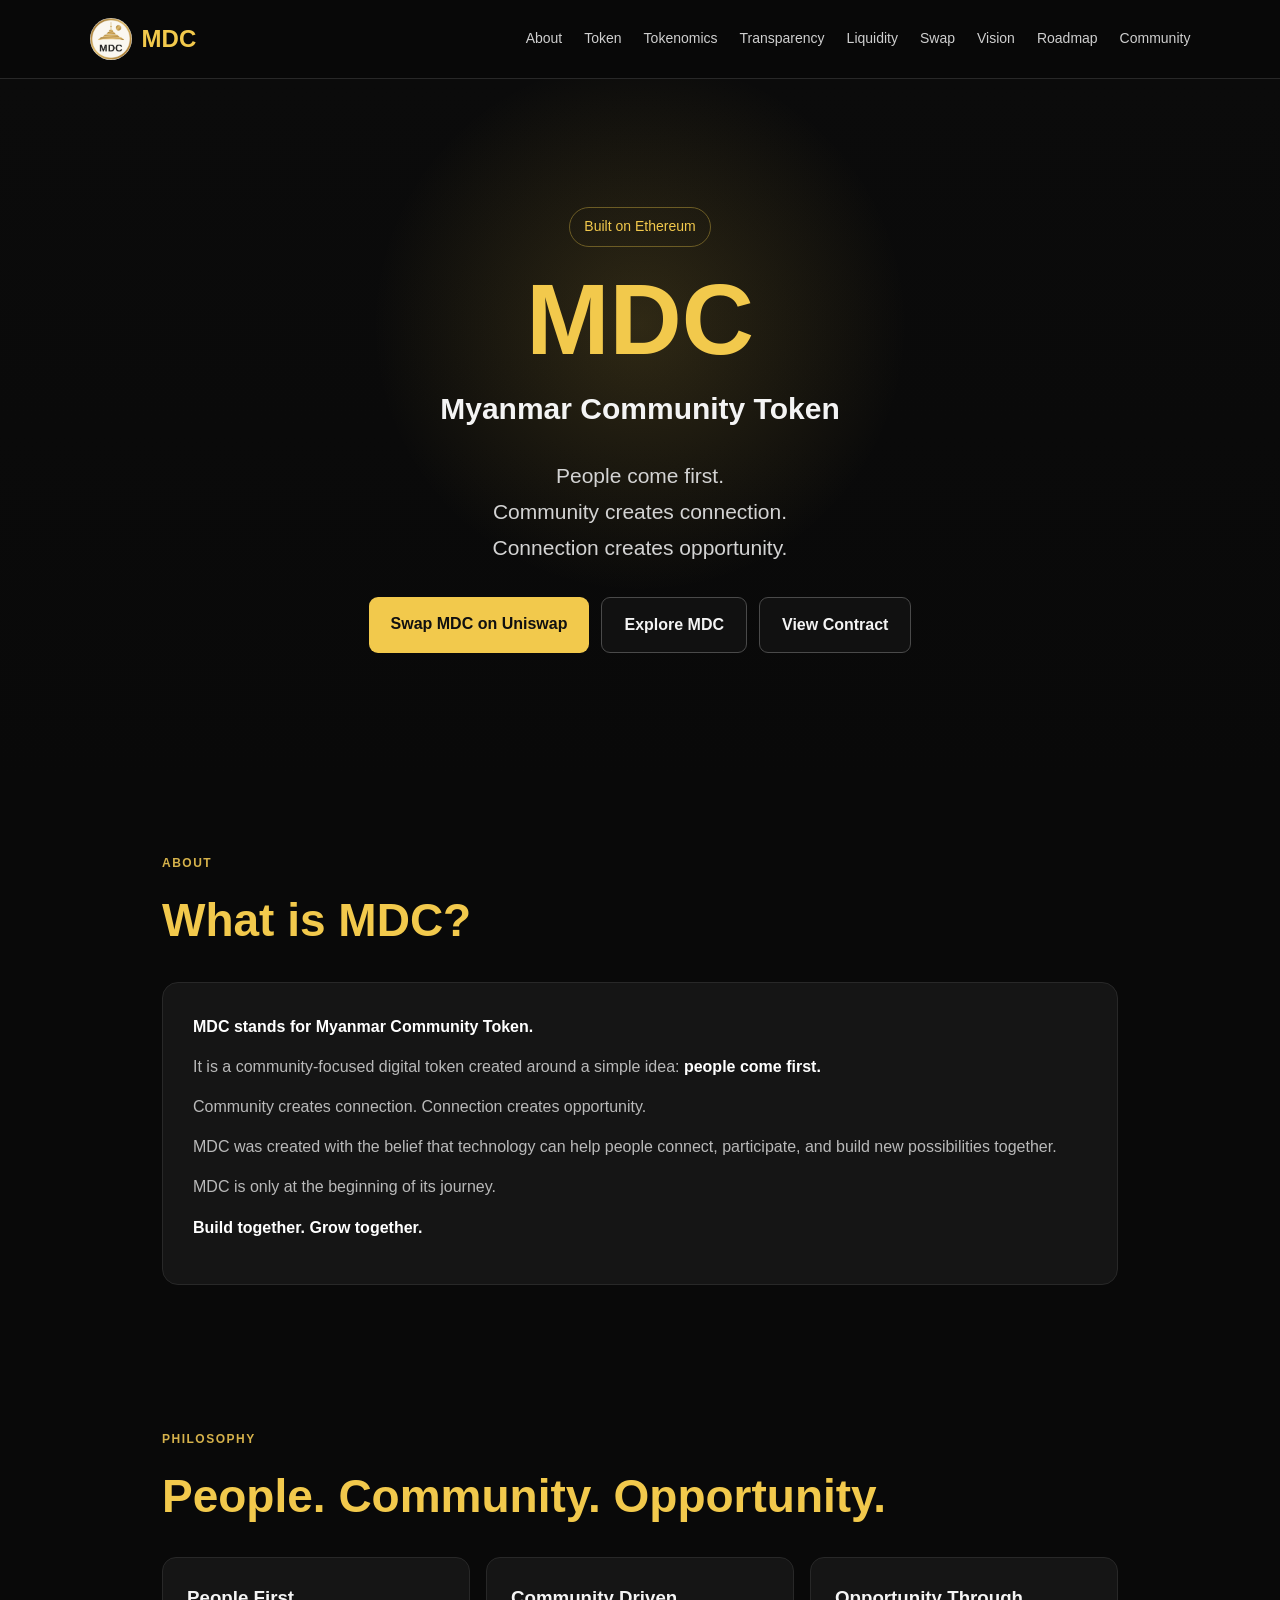
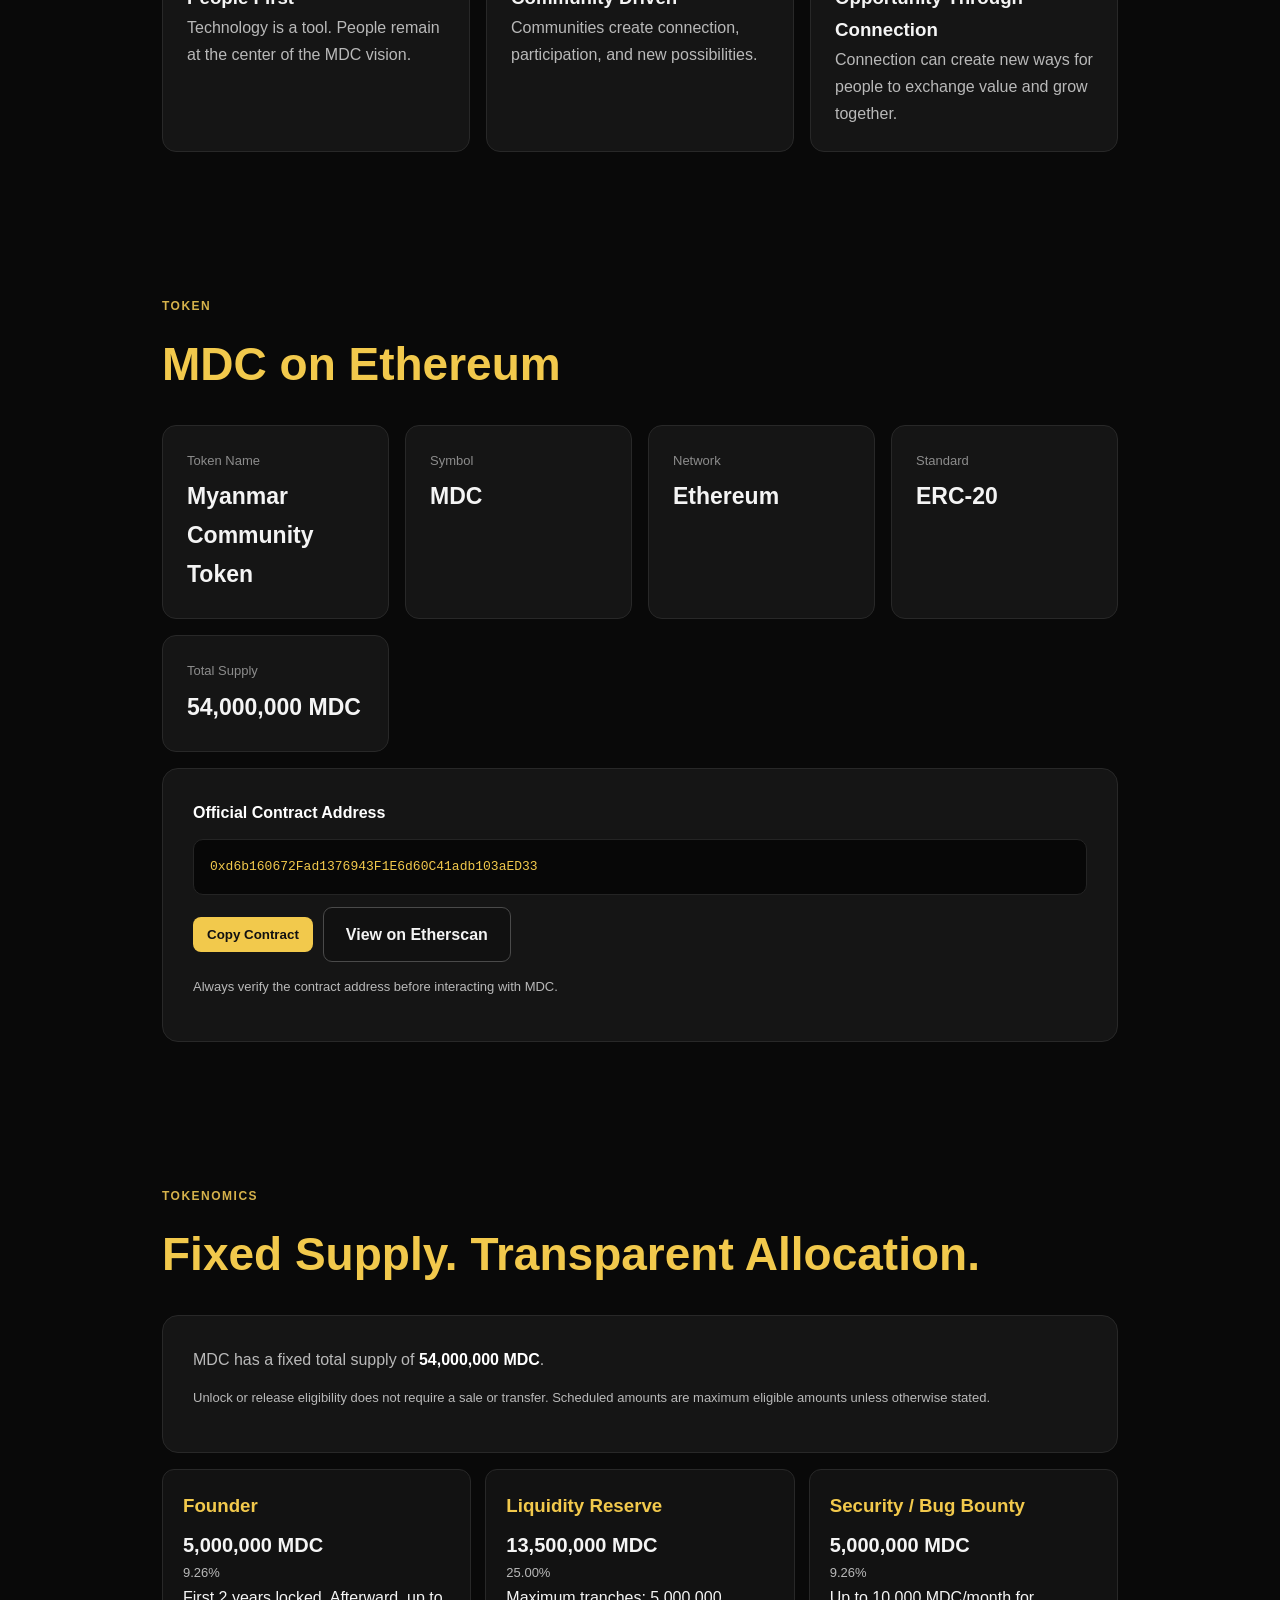
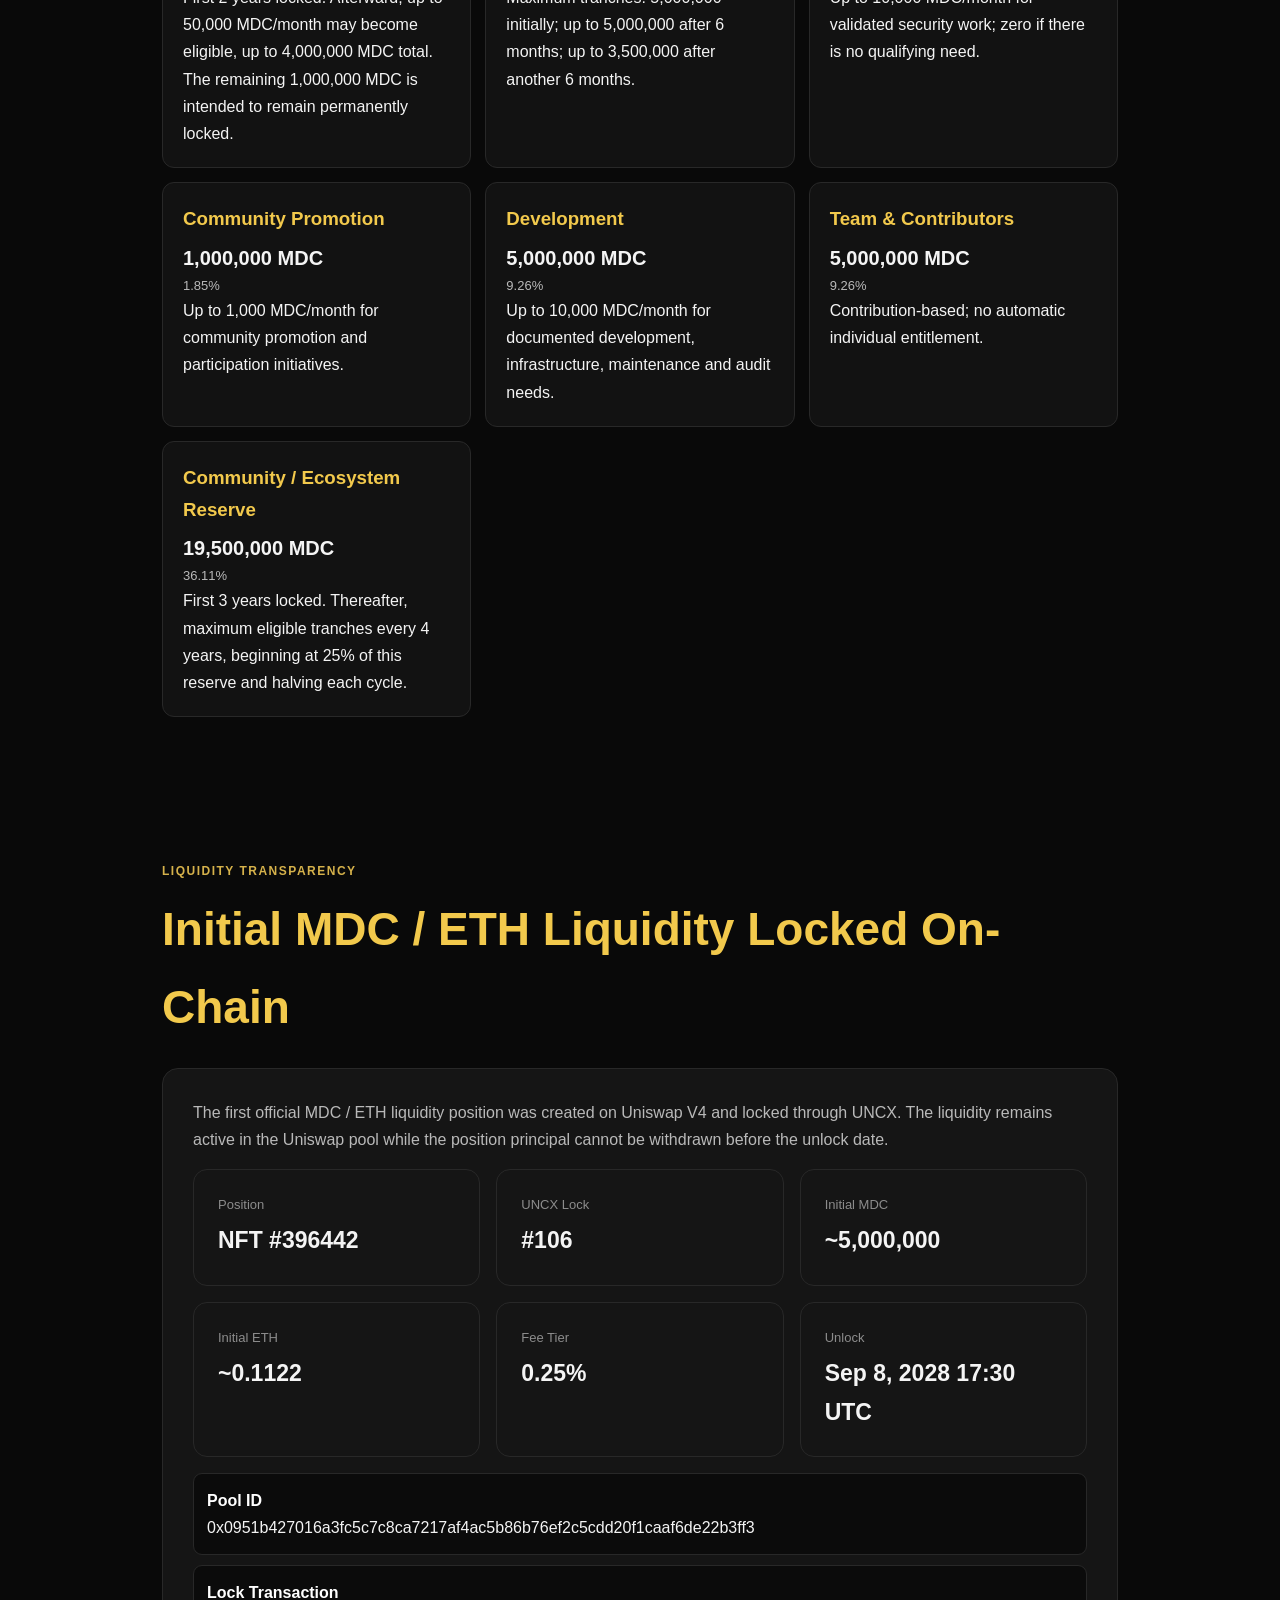
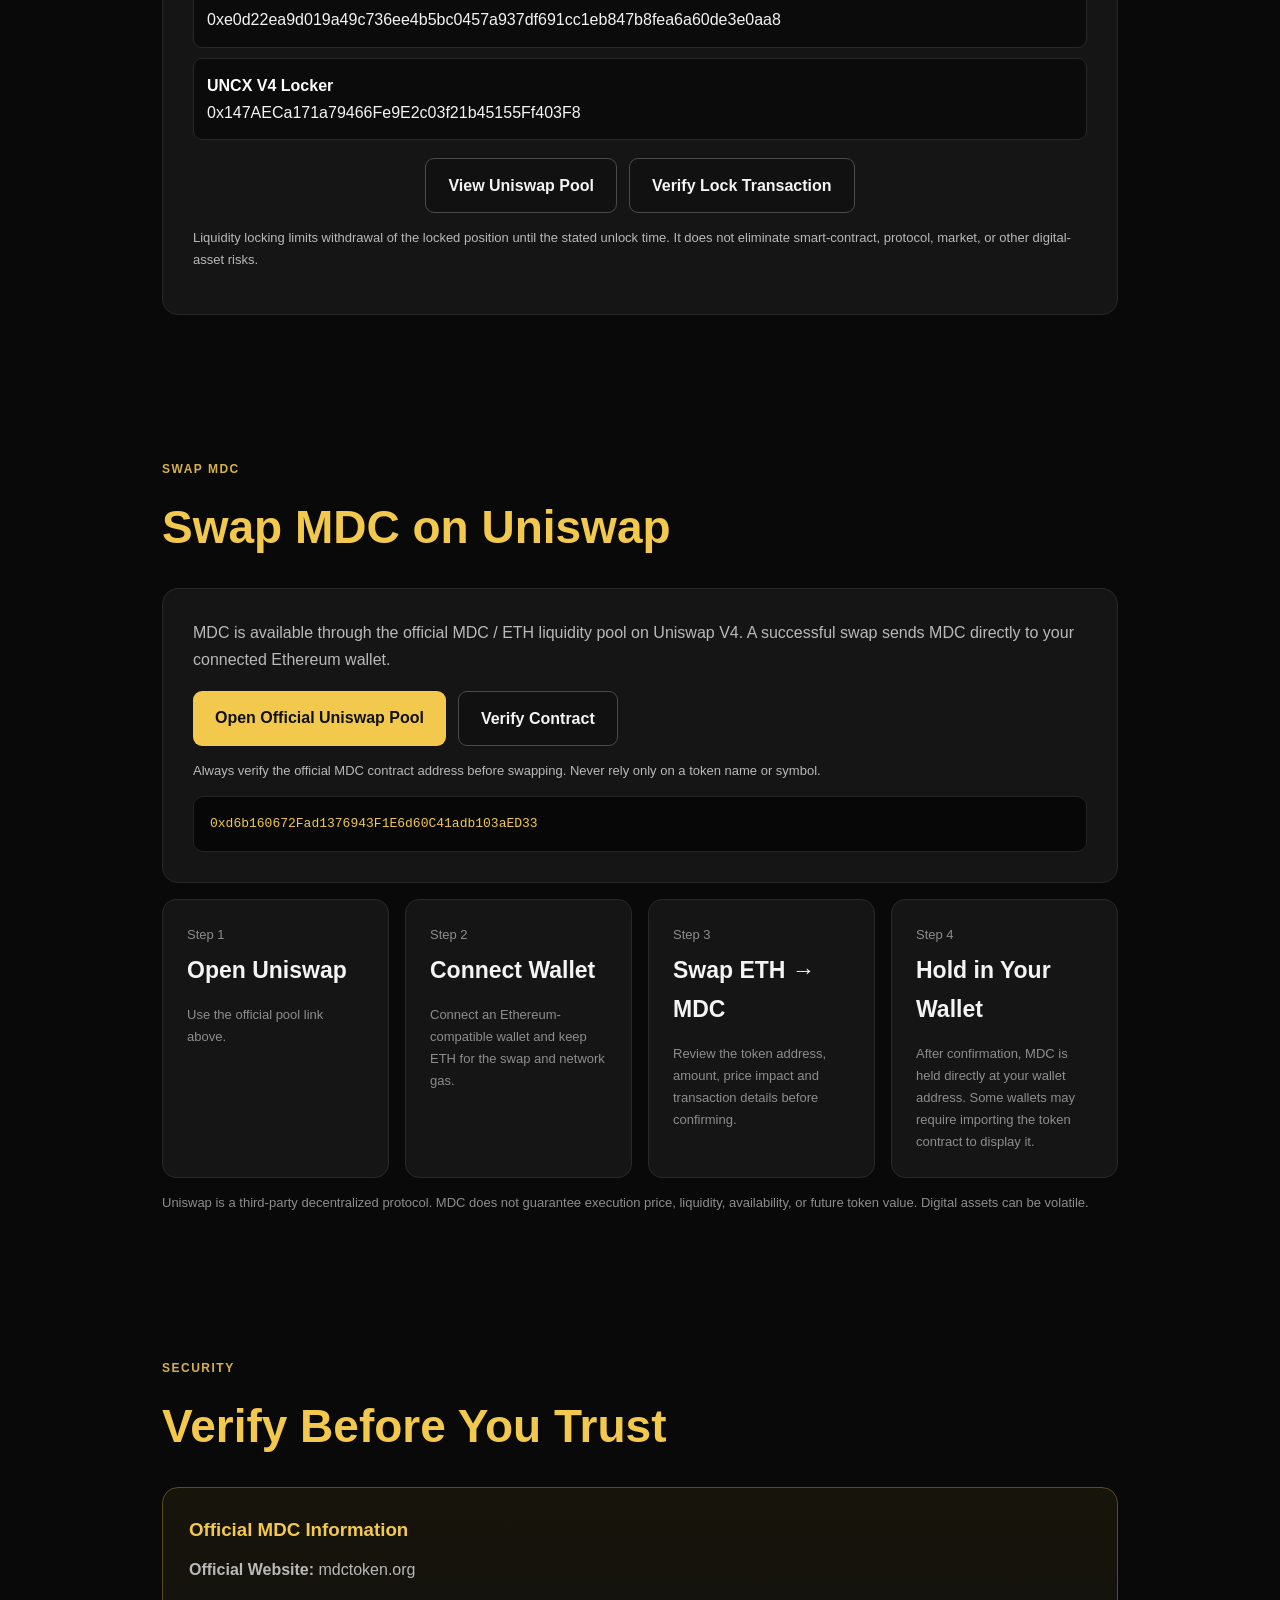
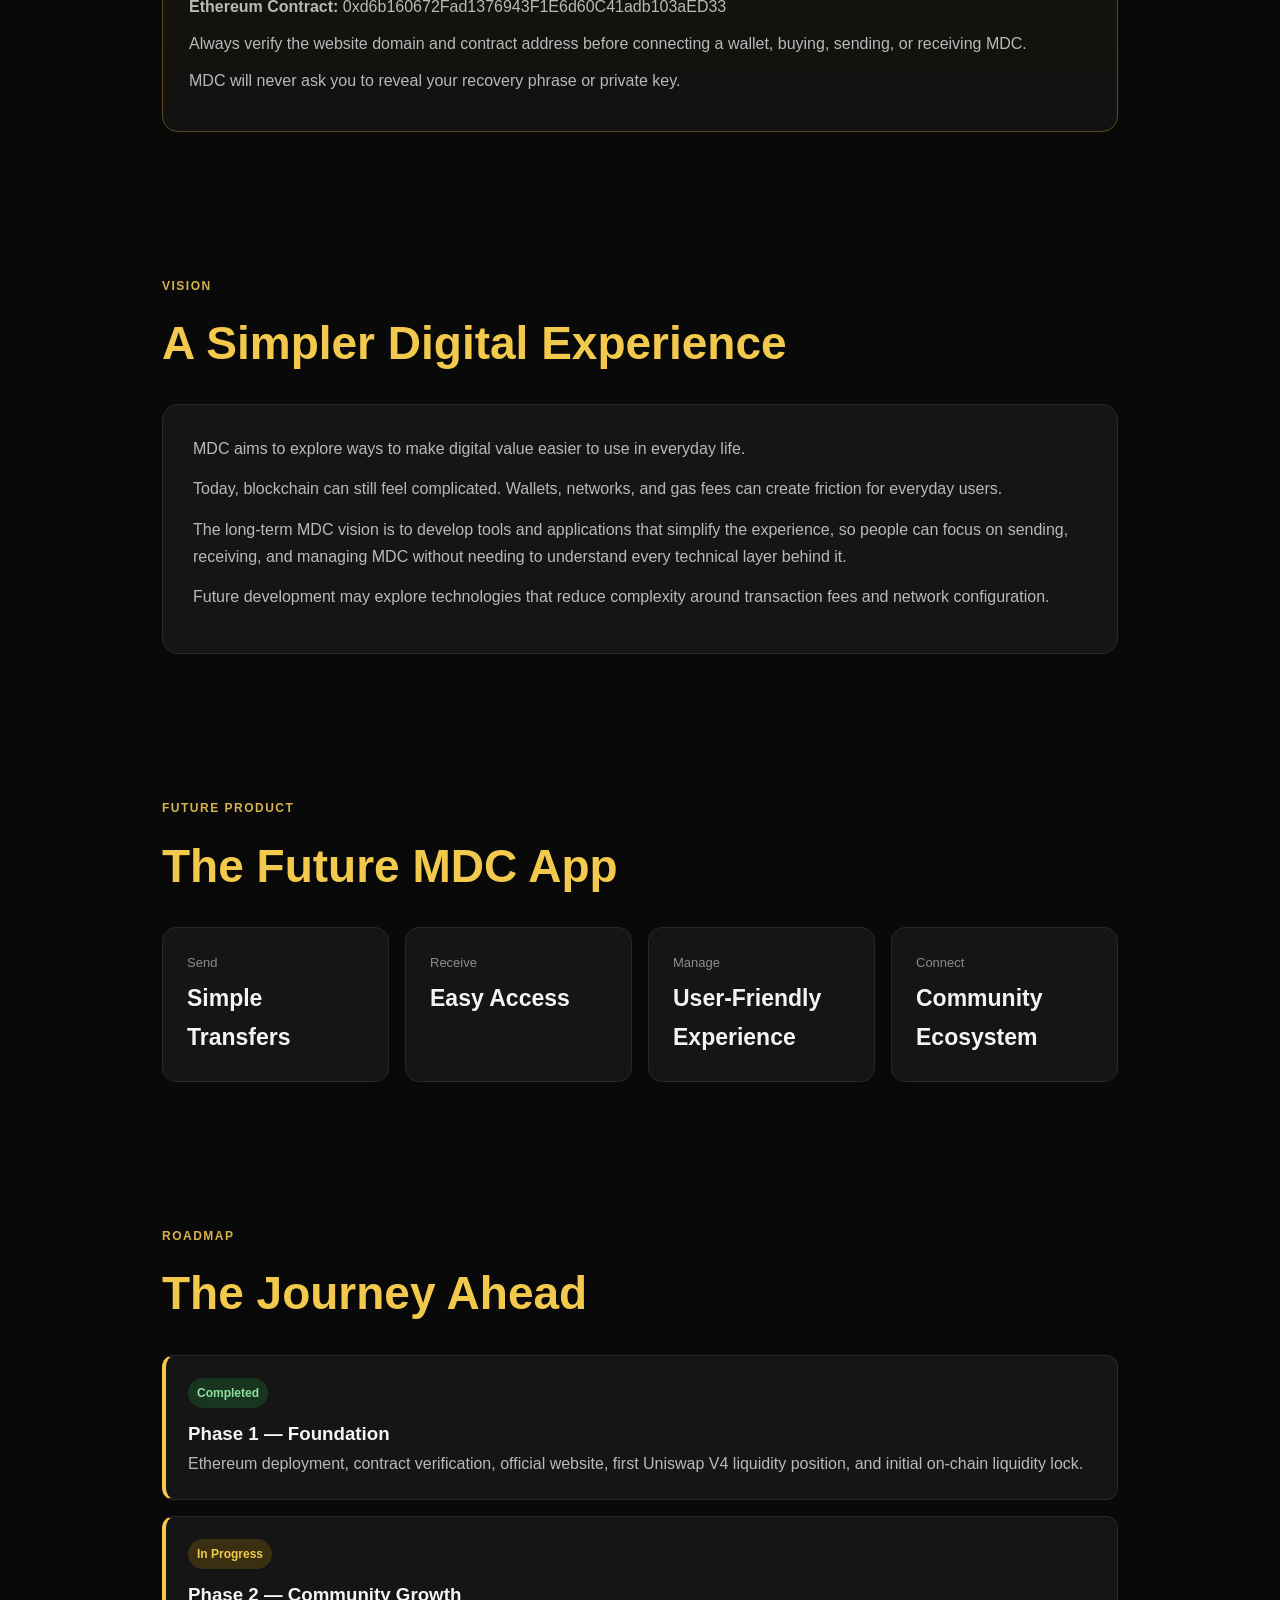
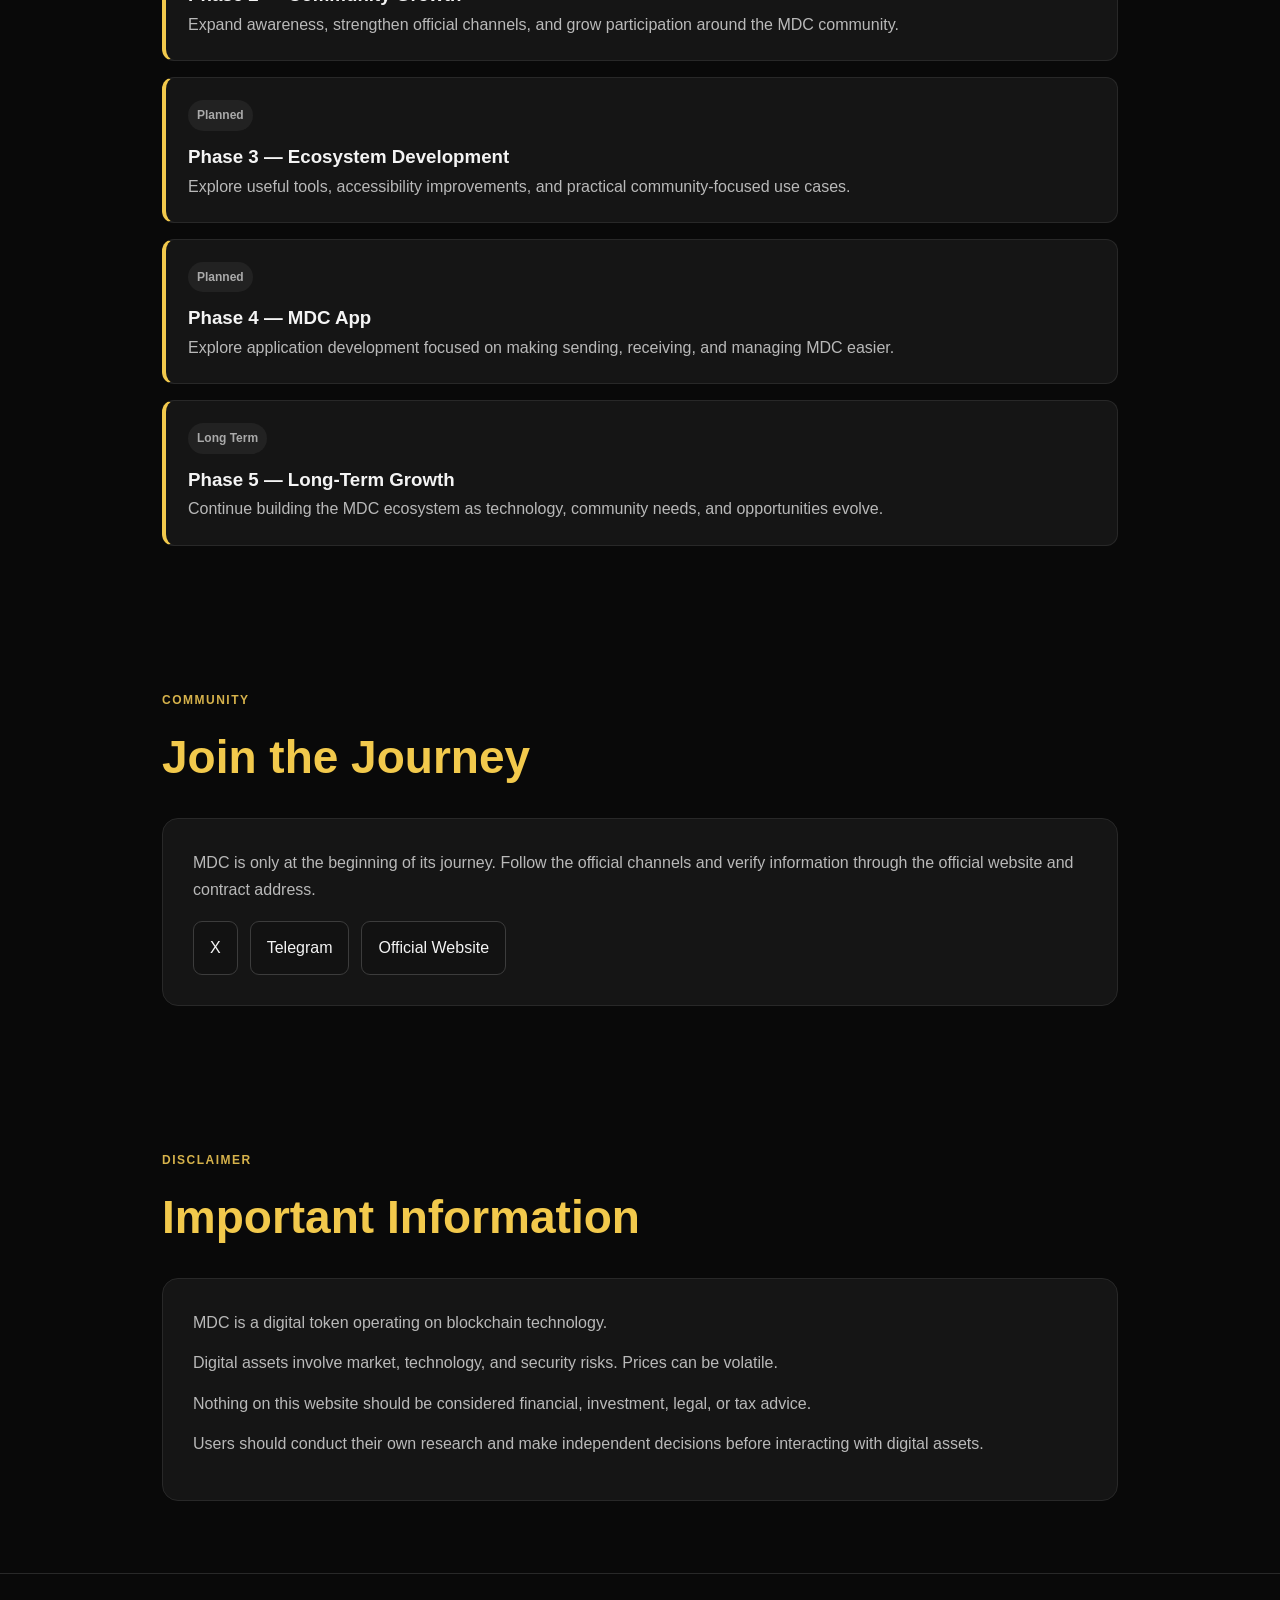
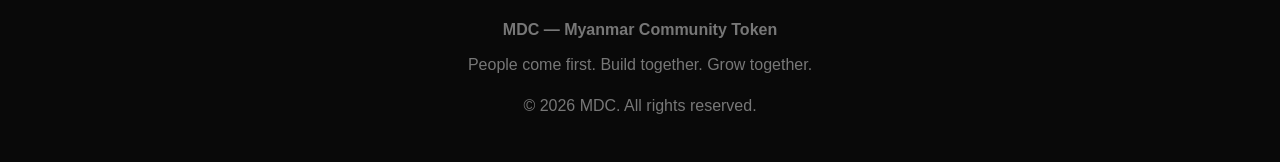
==== commit 067cea3f: "Publish read-only Treasury and Vault Transparency dashboard" ====
--- a/index.html
+++ b/index.html
@@ -46,7 +46,7 @@
 </style>
 </head>
 <body>
-<nav><div class="brand"><img src="mdc-logo.jpg" class="brand-logo" alt="MDC logo"><span>MDC</span></div><div class="navlinks"><a href="#about">About</a><a href="#token">Token</a><a href="#tokenomics">Tokenomics</a><a href="#liquidity">Liquidity</a><a href="#swap">Swap</a><a href="#vision">Vision</a><a href="#roadmap">Roadmap</a><a href="#community">Community</a></div></nav>
+<nav><div class="brand"><img src="mdc-logo.jpg" class="brand-logo" alt="MDC logo"><span>MDC</span></div><div class="navlinks"><a href="#about">About</a><a href="#token">Token</a><a href="#tokenomics">Tokenomics</a><a href="transparency.html">Transparency</a><a href="#liquidity">Liquidity</a><a href="#swap">Swap</a><a href="#vision">Vision</a><a href="#roadmap">Roadmap</a><a href="#community">Community</a></div></nav>
 
 <header class="hero"><div class="hero-inner">
 <div class="badge">Built on Ethereum</div><h1>MDC</h1><h3>Myanmar Community Token</h3>
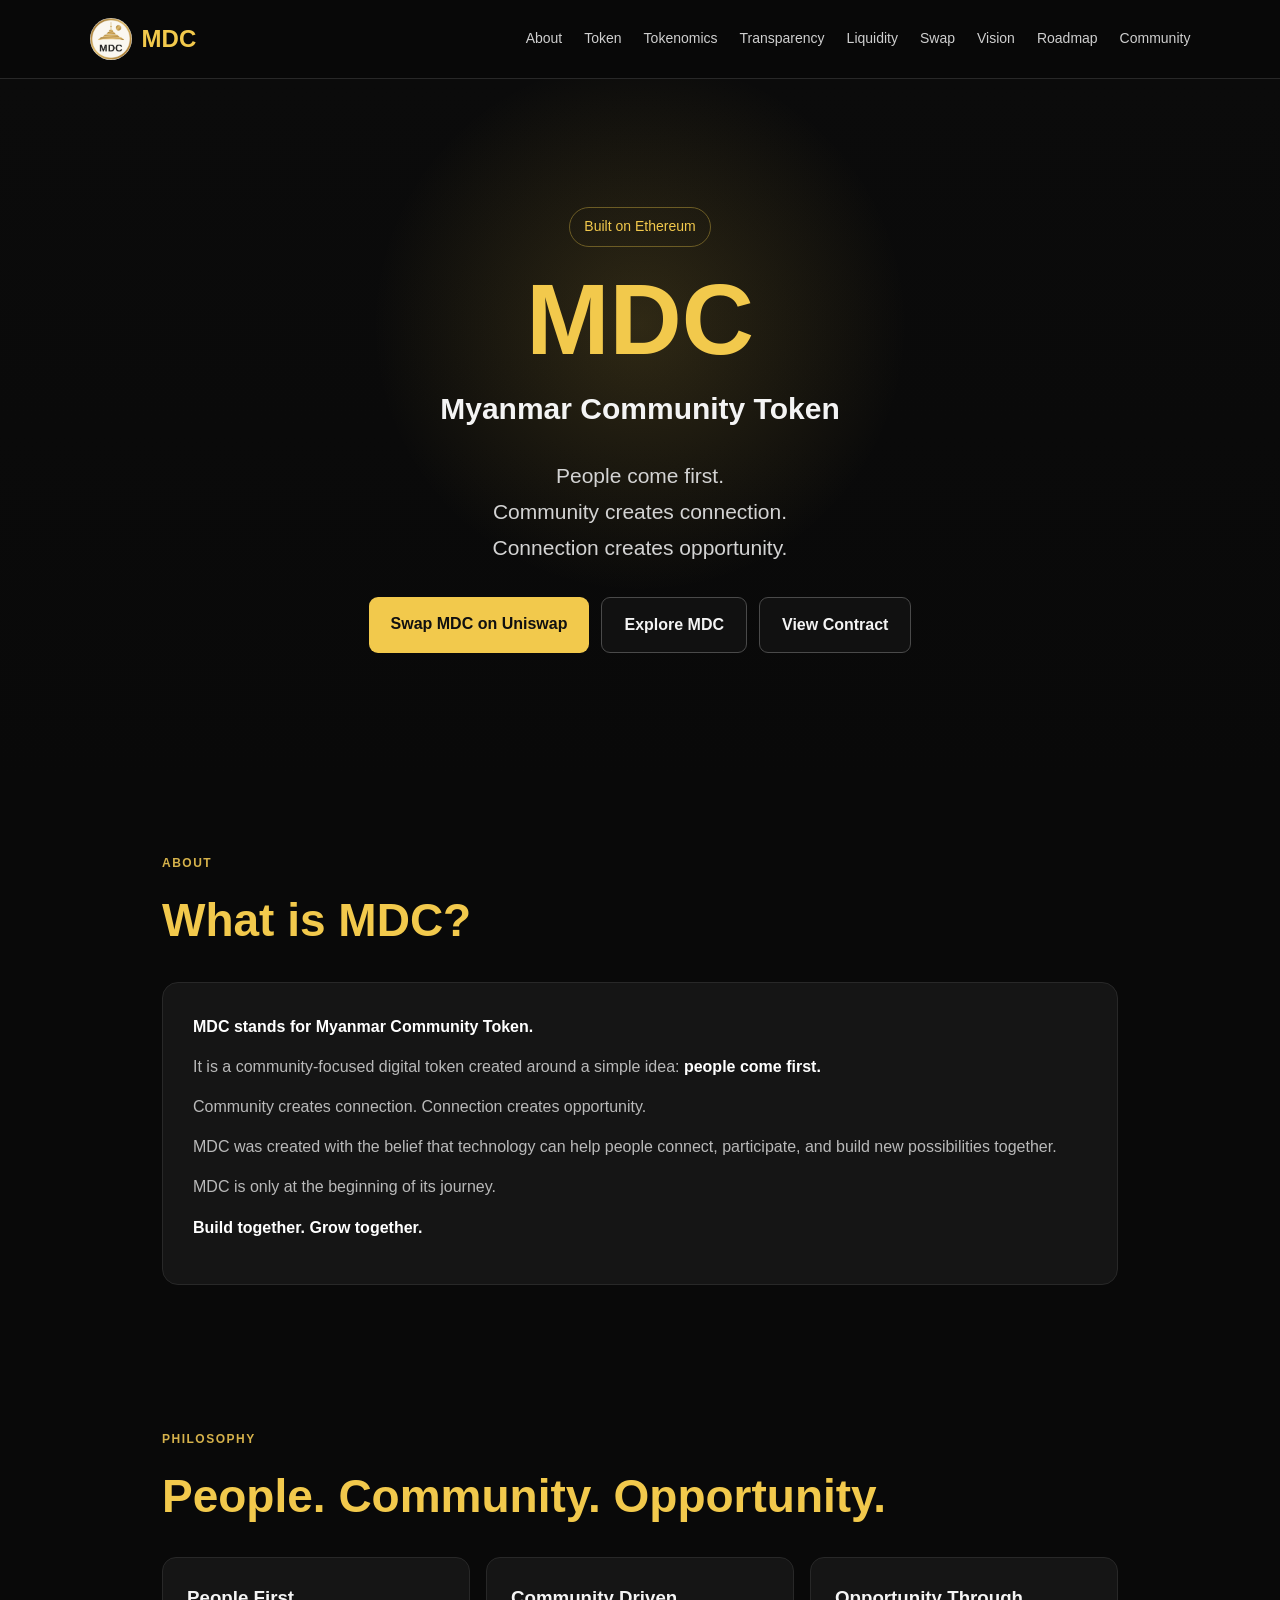
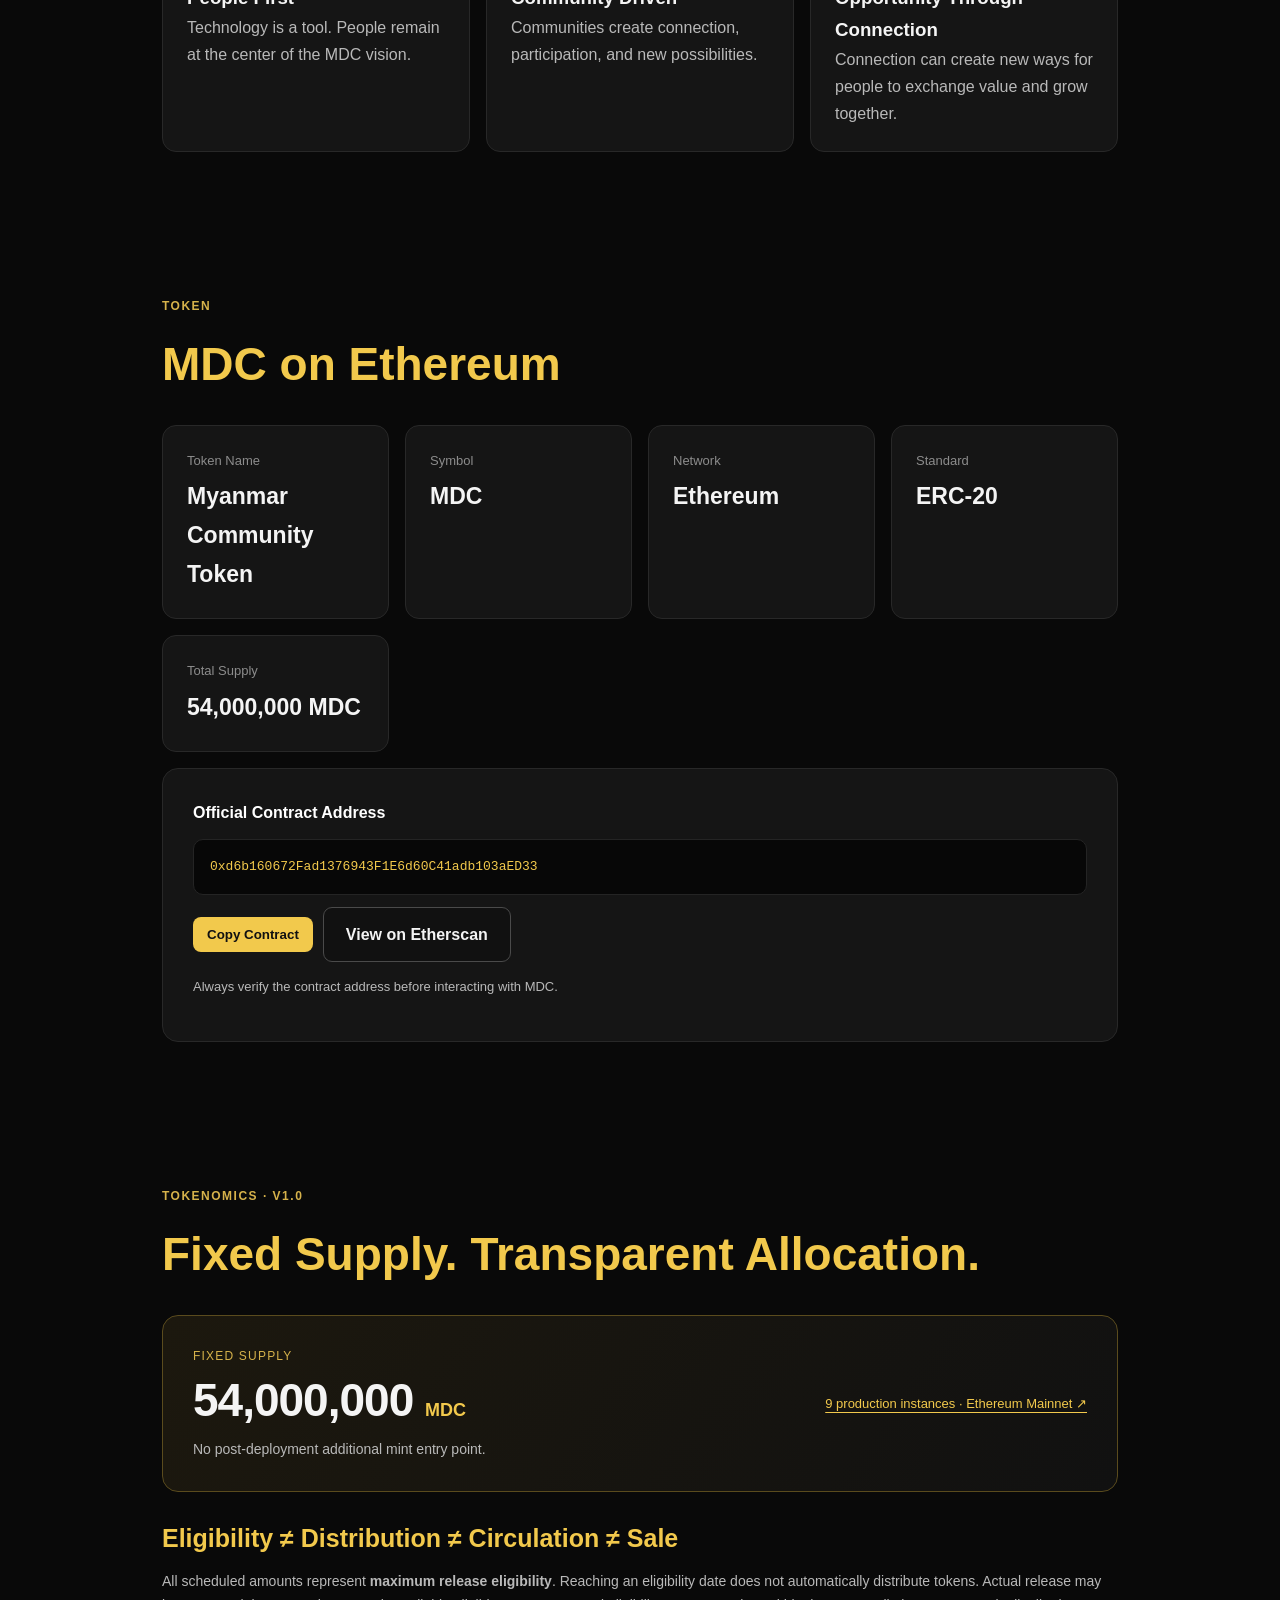
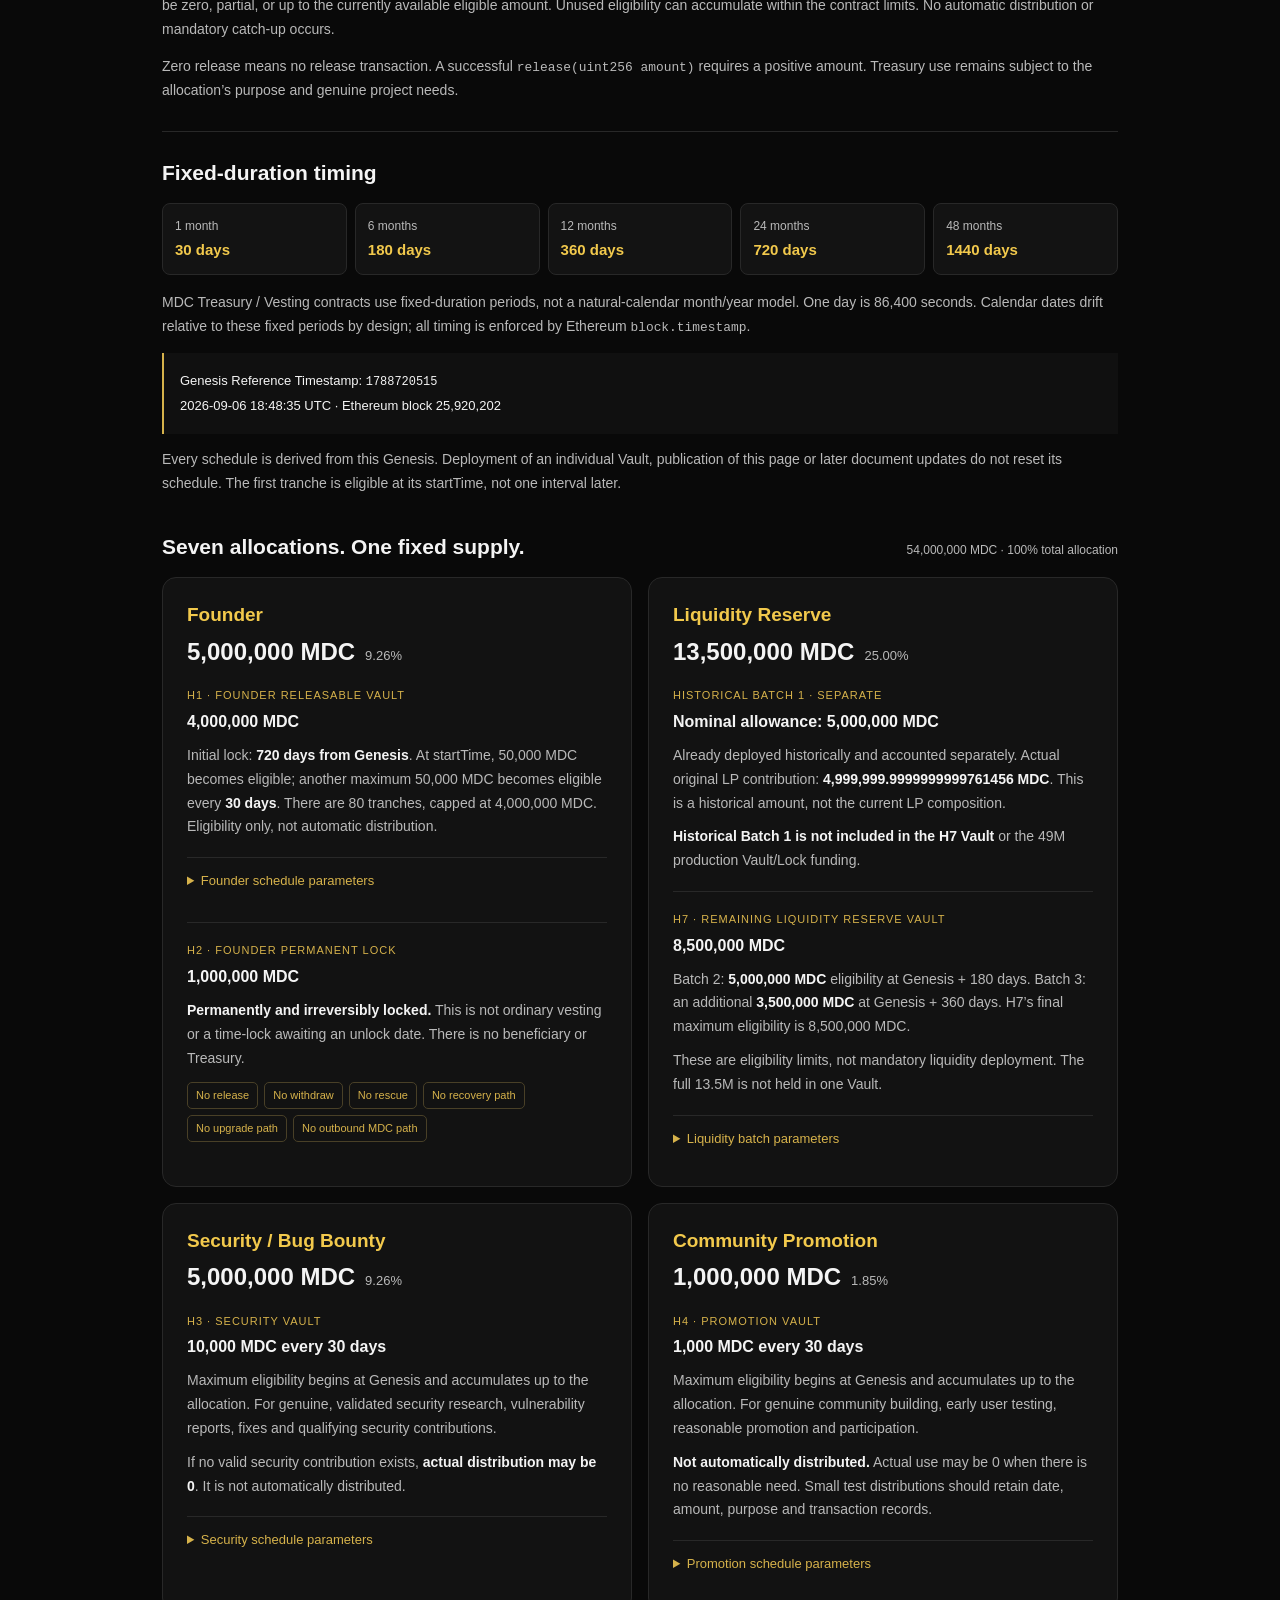
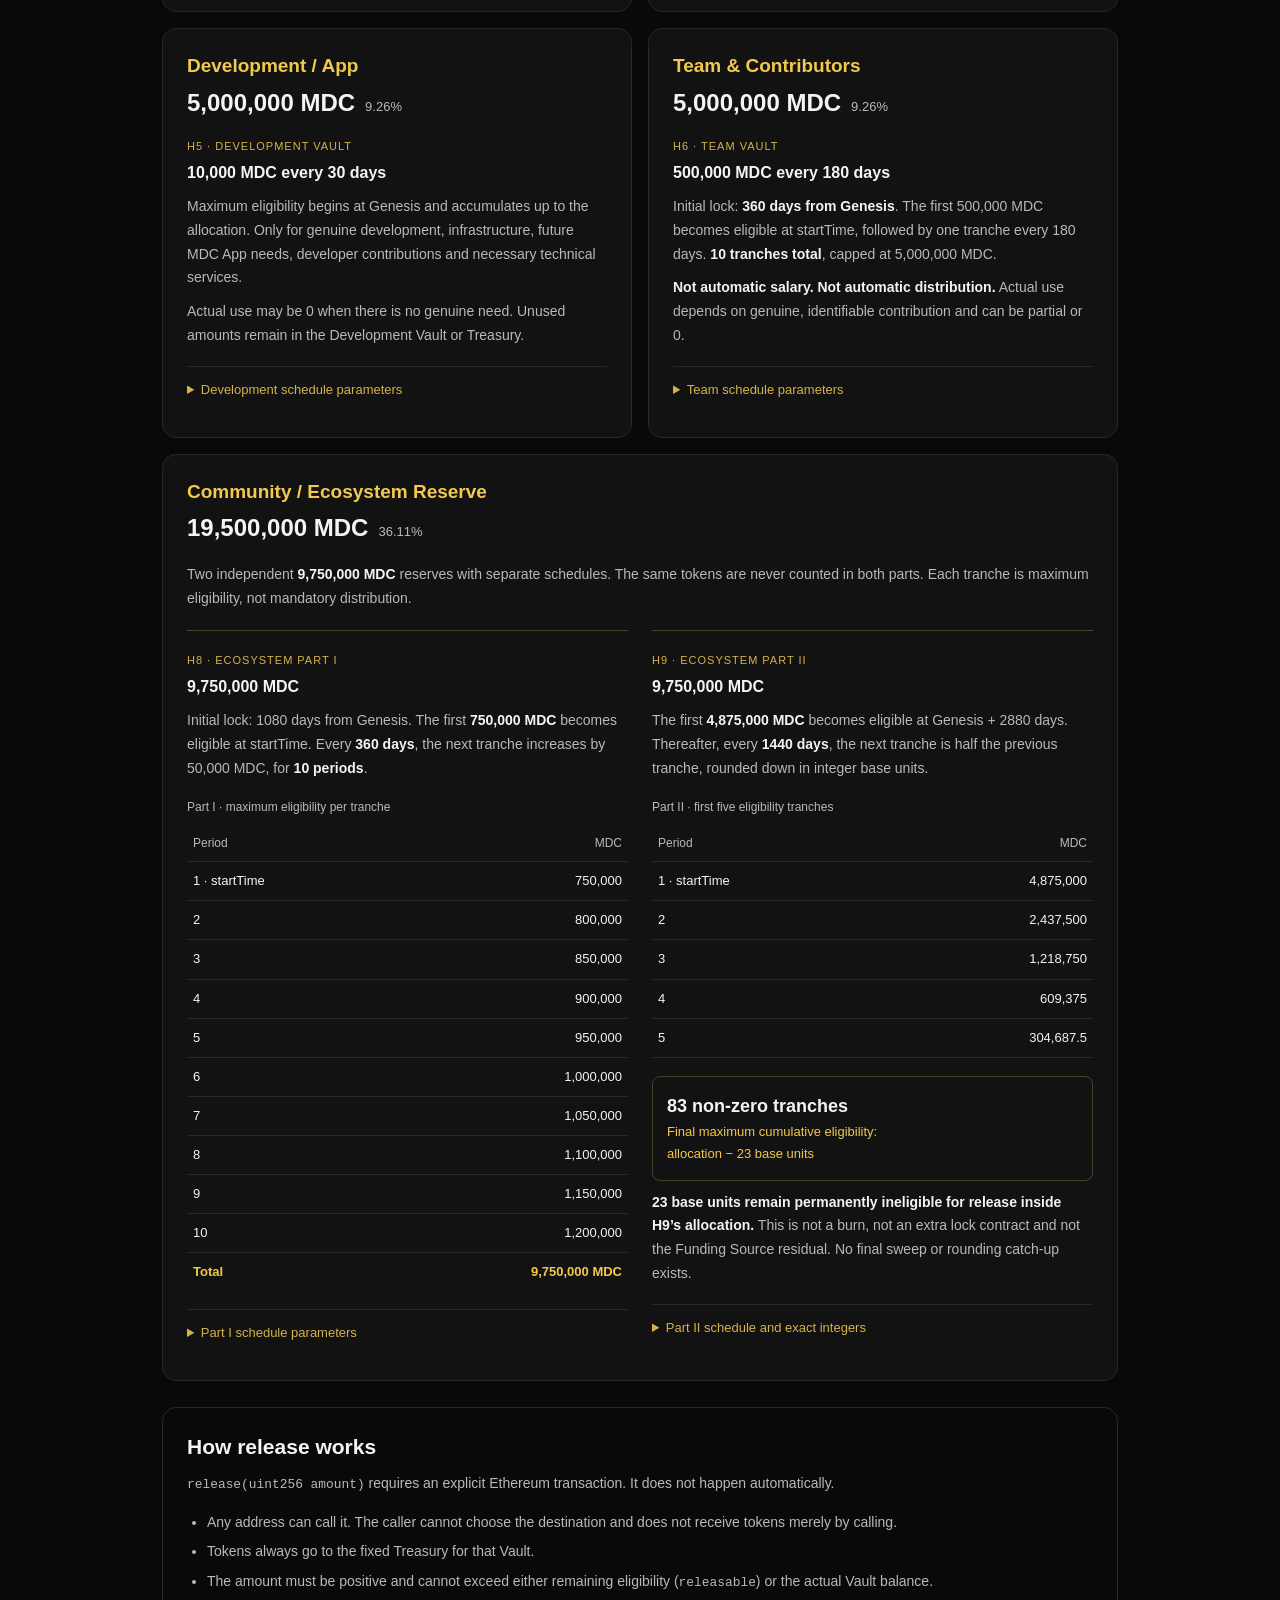
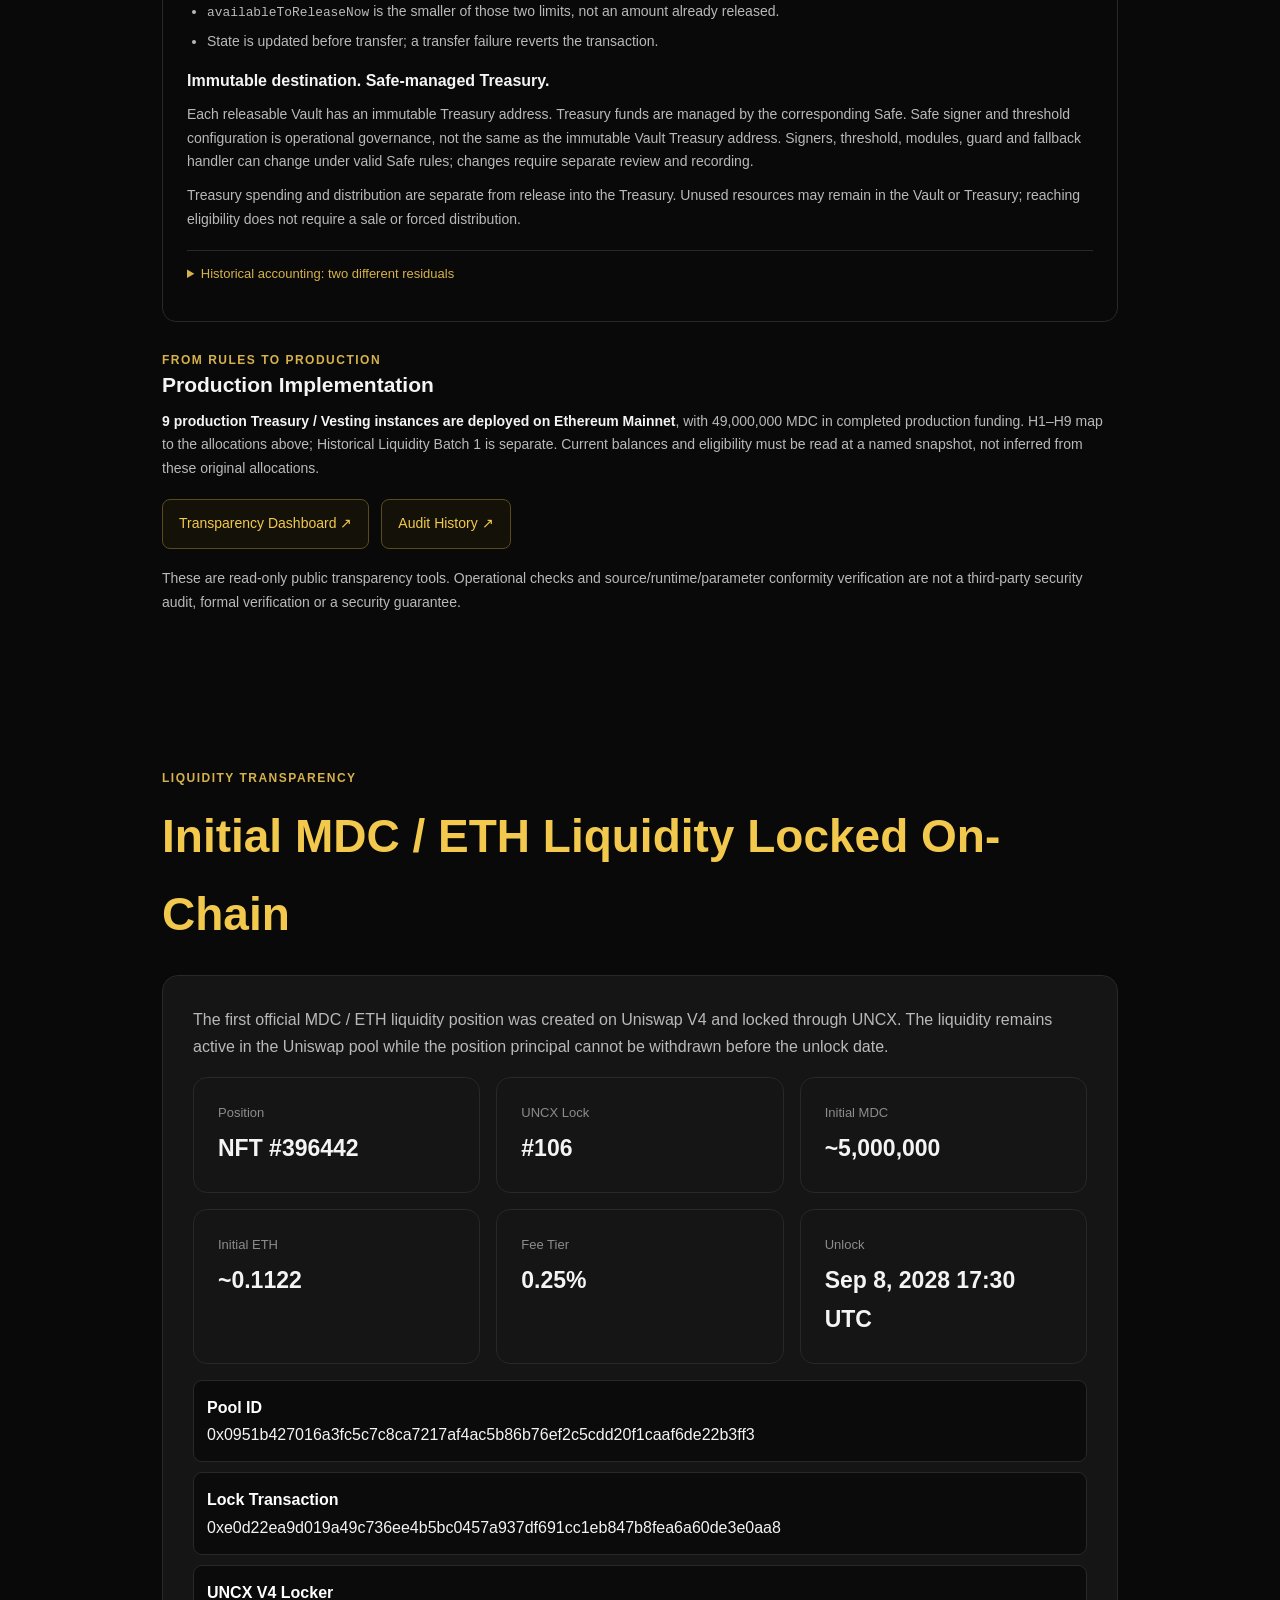
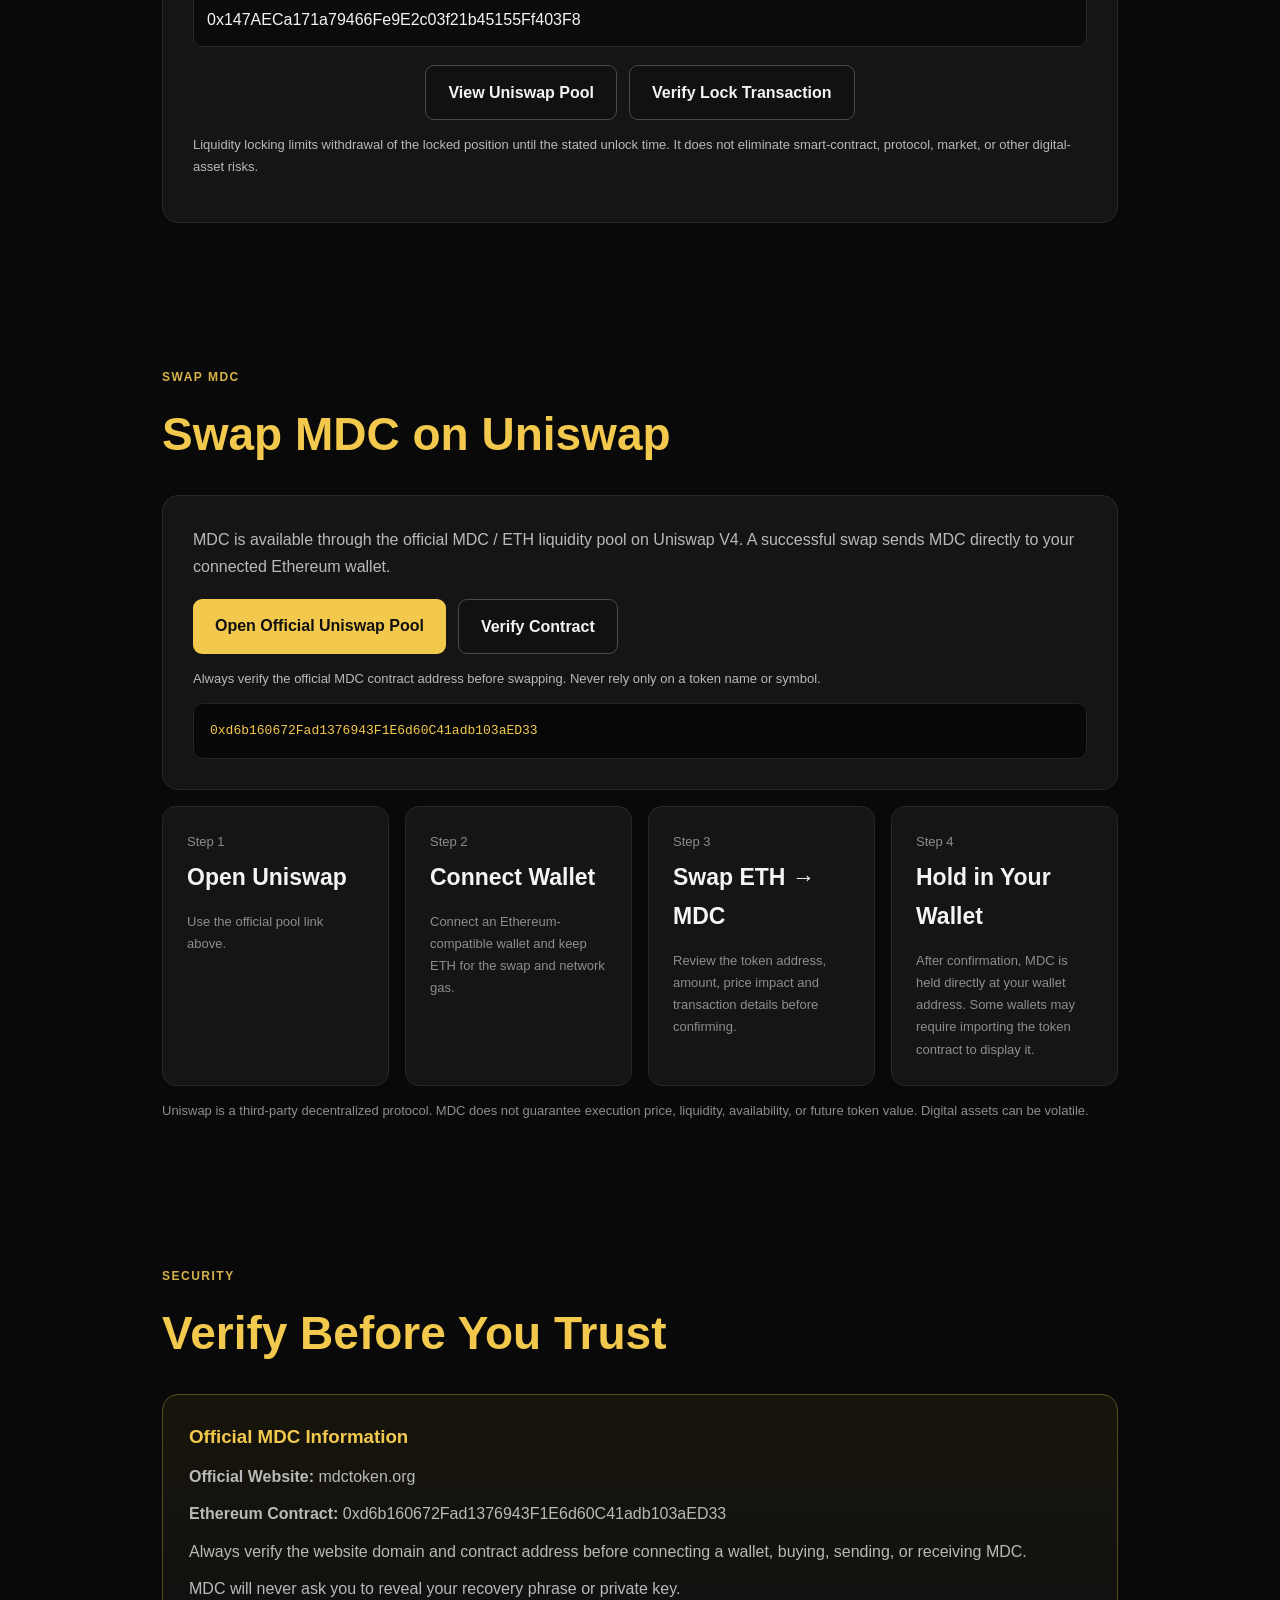
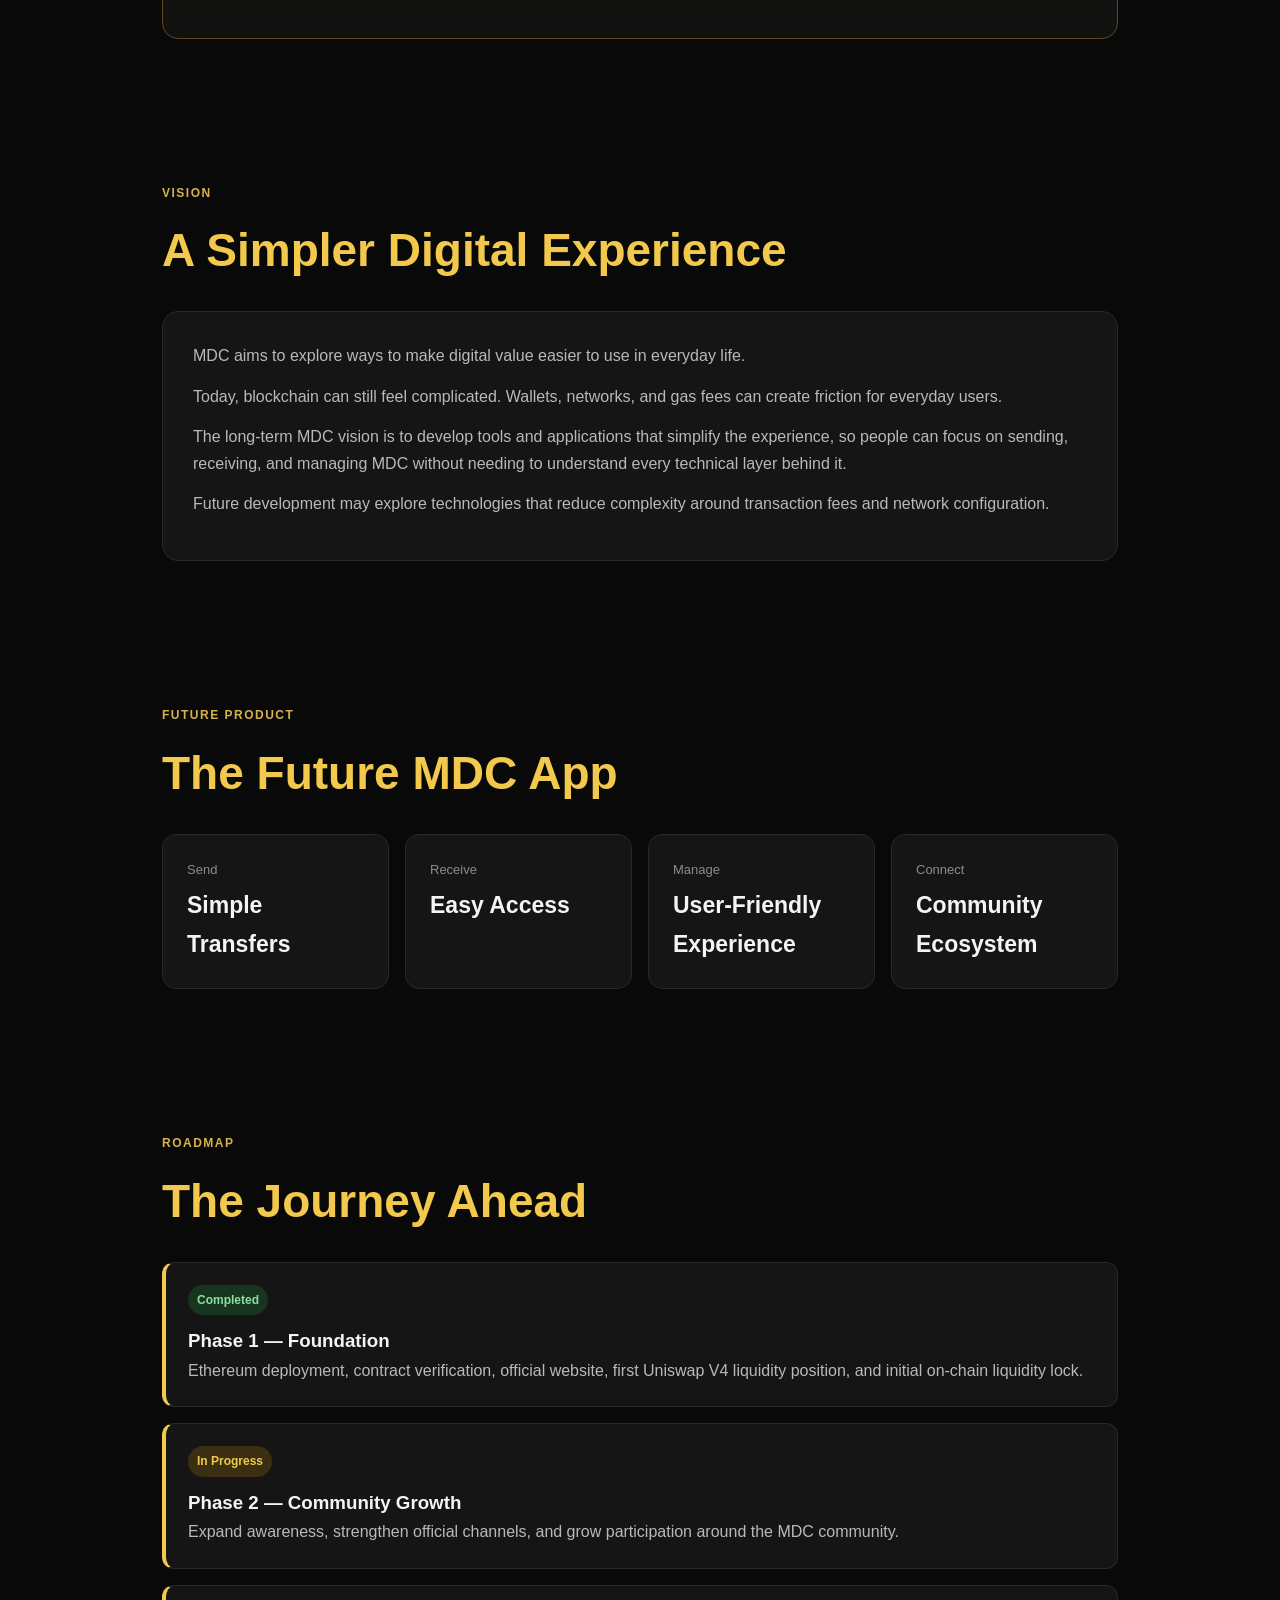
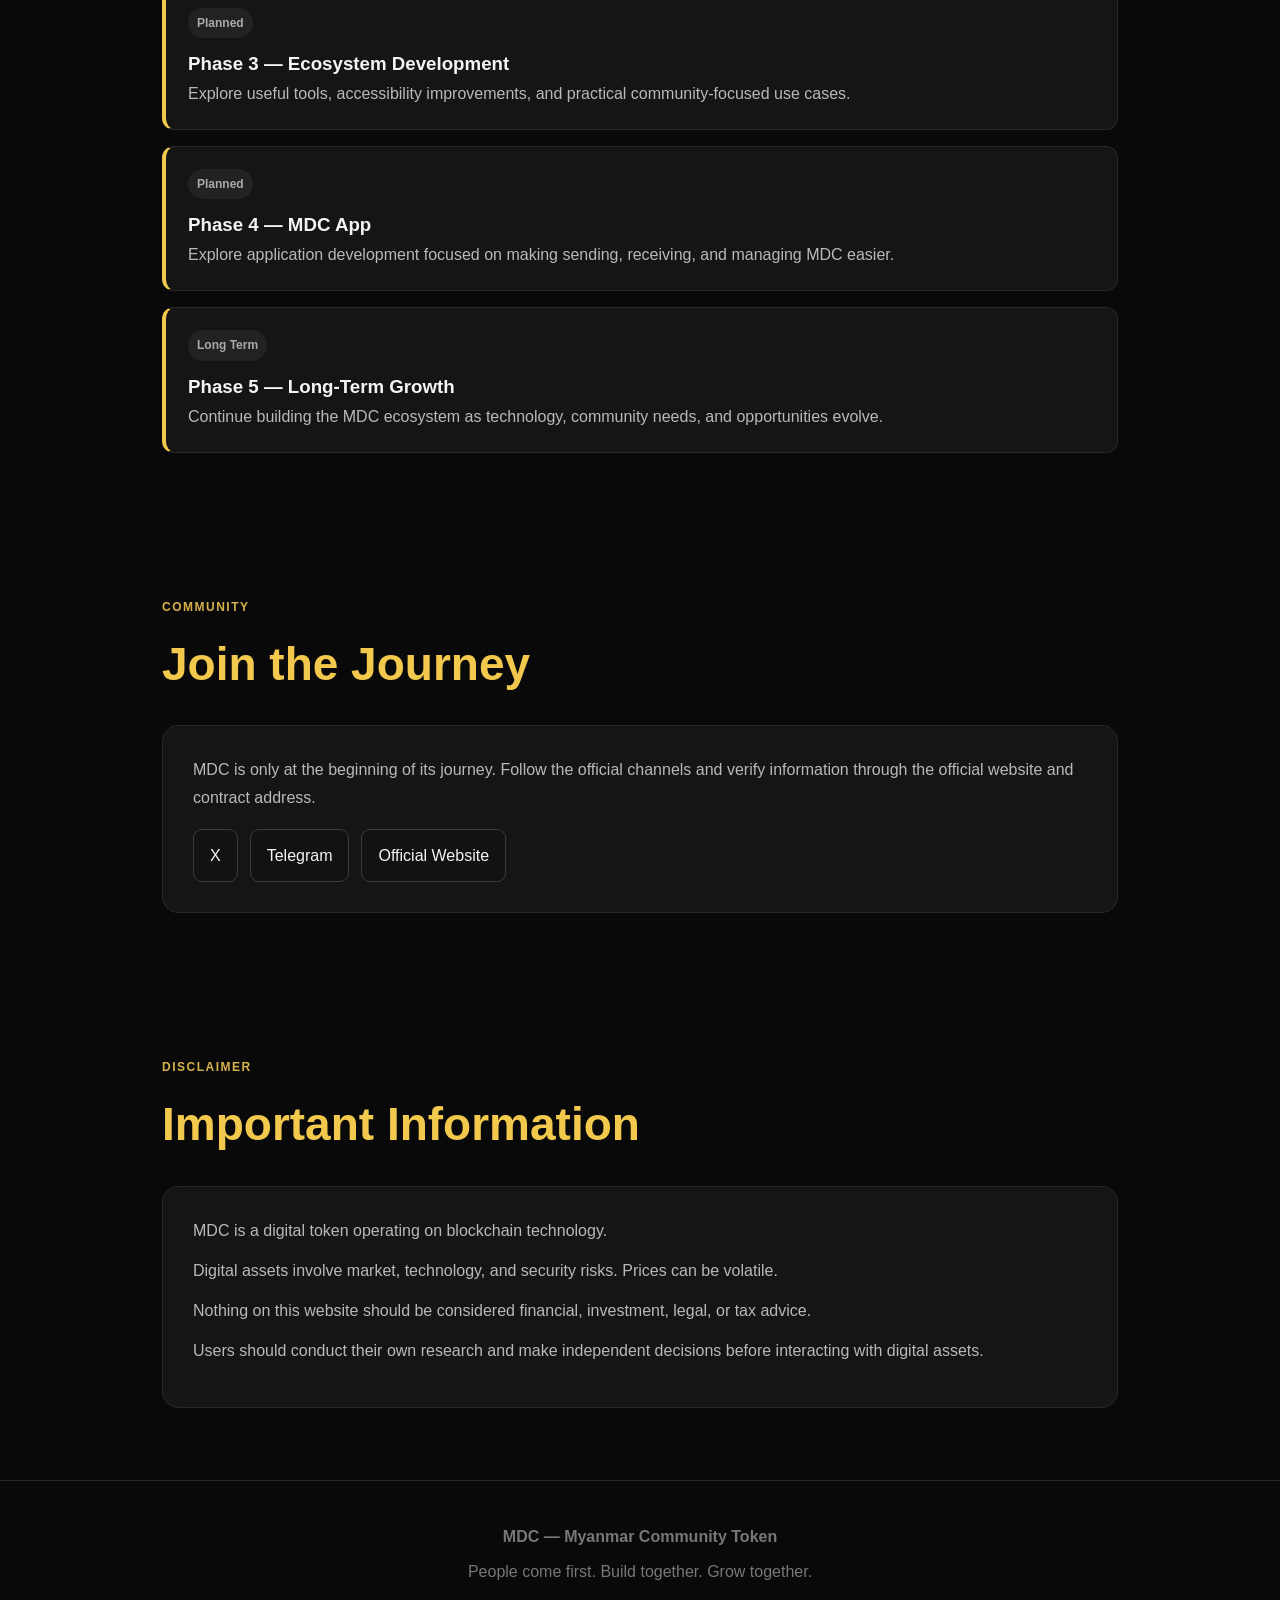
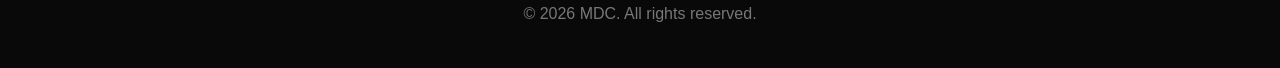
==== commit 50792e88: "Align homepage Tokenomics with frozen production schedules" ====
--- a/index.html
+++ b/index.html
@@ -43,6 +43,70 @@
 .socials{display:flex;gap:12px;flex-wrap:wrap}.socials a{text-decoration:none;border:1px solid #3c3c3c;background:#121212;padding:12px 16px;border-radius:9px}
 .note{color:#8d8d8d;font-size:13px;margin-top:14px}footer{padding:42px 20px;text-align:center;border-top:1px solid var(--line);color:#777}
 .tokenomics-grid{display:grid;grid-template-columns:repeat(auto-fit,minmax(240px,1fr));gap:14px}.tokenomics-item{background:#121212;border:1px solid var(--line);border-radius:12px;padding:20px}.tokenomics-item h3{margin:0 0 6px;color:var(--gold)}.tokenomics-item .amount{font-size:20px;font-weight:700}.tokenomics-item .pct{color:var(--muted);font-size:13px}.proof{display:grid;gap:10px;margin-top:16px}.proof-row{background:#0b0b0b;border:1px solid var(--line);border-radius:9px;padding:13px;word-break:break-all}@media(max-width:760px){.navlinks{display:none}nav{padding:16px 6%}section{padding:56px 18px}.card{padding:24px}}
+/* Approved existing-layout fixes: wrap navigation and the public contract address. */
+.navlinks{flex-wrap:wrap;justify-content:flex-end;row-gap:8px}
+#security .security-box p{overflow-wrap:anywhere}
+/* Tokenomics production alignment — styles apply only to this section. */
+#tokenomics{scroll-margin-top:84px}
+#tokenomics .tk-overview{display:flex;justify-content:space-between;align-items:center;gap:24px;padding:30px;border:1px solid #5a4b1d;border-radius:16px;background:linear-gradient(125deg,#1c180e,#111)}
+#tokenomics .tk-label{color:var(--gold-soft);font-size:12px;letter-spacing:1.2px;text-transform:uppercase}
+#tokenomics .tk-supply{font-size:clamp(30px,5vw,46px);font-weight:800;line-height:1.25;margin:6px 0 8px;letter-spacing:-1px}
+#tokenomics .tk-supply span{font-size:18px;color:var(--gold);letter-spacing:0}
+#tokenomics .tk-overview p:last-child{font-size:14px;color:var(--muted)}
+#tokenomics .tk-overview a{font-size:13px;color:var(--gold);text-underline-offset:4px}
+#tokenomics .tk-principle{padding:28px 0;border-bottom:1px solid var(--line)}
+#tokenomics .tk-principle h3{font-size:clamp(18px,3vw,25px);line-height:1.5;color:var(--gold);margin-bottom:12px}
+#tokenomics .tk-principle p,#tokenomics .tk-copy{font-size:14px;color:var(--muted)}
+#tokenomics .tk-timing{padding:26px 0 30px}
+#tokenomics h3{font-size:21px;line-height:1.4}
+#tokenomics h4{font-size:16px;line-height:1.5;color:var(--text)}
+#tokenomics .tk-periods{display:grid;grid-template-columns:repeat(5,minmax(0,1fr));gap:8px;margin:16px 0}
+#tokenomics .tk-periods div{background:#131313;border:1px solid var(--line);border-radius:8px;padding:12px}
+#tokenomics .tk-periods dt{font-size:12px;color:var(--muted)}
+#tokenomics .tk-periods dd{font-size:15px;font-weight:700;color:var(--gold)}
+#tokenomics .tk-genesis{font-size:13px;line-height:1.9;padding:16px;border-left:2px solid var(--gold-soft);background:#101010;margin:14px 0}
+#tokenomics code{font-family:Consolas,monospace;font-size:.92em;overflow-wrap:anywhere}
+#tokenomics .tk-heading{display:flex;align-items:baseline;justify-content:space-between;gap:16px;margin:6px 0 16px}
+#tokenomics .tk-heading p{color:var(--muted);font-size:12px}
+#tokenomics .tk-allocations{display:grid;grid-template-columns:repeat(2,minmax(0,1fr));gap:16px}
+#tokenomics .tk-allocation{min-width:0;background:#121212;border:1px solid var(--line);border-radius:14px;padding:24px}
+#tokenomics .tk-allocation h3{color:var(--gold);font-size:19px}
+#tokenomics .tk-amount-row{display:flex;gap:10px;flex-wrap:wrap;align-items:baseline;margin:7px 0 18px}
+#tokenomics .tk-amount{font-size:24px;line-height:1.35;font-weight:700}
+#tokenomics .tk-pct{color:var(--muted);font-size:13px}
+#tokenomics .tk-allocation p{font-size:14px;color:var(--muted);margin:10px 0}
+#tokenomics .tk-allocation strong,#tokenomics .tk-copy strong{color:var(--text)}
+#tokenomics .tk-instance{color:var(--gold-soft);font-size:11px;letter-spacing:1px;display:block;margin-bottom:5px}
+#tokenomics .tk-split+.tk-split{border-top:1px solid var(--line);padding-top:18px;margin-top:18px}
+#tokenomics .tk-terms{display:flex;flex-wrap:wrap;gap:6px;margin:12px 0}
+#tokenomics .tk-terms span{border:1px solid #494027;border-radius:5px;padding:3px 8px;color:var(--gold-soft);font-size:11px}
+#tokenomics .tk-detail{margin-top:18px;border-top:1px solid var(--line);font-size:13px}
+#tokenomics summary{cursor:pointer;min-height:44px;padding:12px 0;color:var(--gold-soft)}
+#tokenomics summary:focus-visible,#tokenomics a:focus-visible{outline:2px solid var(--gold);outline-offset:4px;border-radius:3px}
+#tokenomics .tk-detail dl{display:grid;grid-template-columns:minmax(0,1fr);gap:8px;margin:0 0 10px}
+#tokenomics .tk-detail dt{color:var(--muted);font-size:12px}
+#tokenomics .tk-detail dd{overflow-wrap:anywhere;color:var(--text)}
+#tokenomics .tk-wide{grid-column:1/-1}
+#tokenomics .tk-schedule-grid{display:grid;grid-template-columns:repeat(2,minmax(0,1fr));gap:24px;margin-top:20px}
+#tokenomics .tk-schedule{min-width:0;border-top:1px solid #4a4025;padding-top:20px}
+#tokenomics .tk-schedule table{width:100%;border-collapse:collapse;font-size:13px;margin-top:16px;font-variant-numeric:tabular-nums}
+#tokenomics caption{text-align:left;font-size:12px;color:var(--muted);padding-bottom:8px}
+#tokenomics th,#tokenomics td{padding:8px 6px;border-bottom:1px solid var(--line);text-align:left;vertical-align:top}
+#tokenomics th{font-weight:400;color:var(--muted);font-size:12px}
+#tokenomics td:last-child,#tokenomics th:last-child{text-align:right}
+#tokenomics tfoot td{font-weight:700;color:var(--gold);border-bottom:0}
+#tokenomics .tk-terminal{border:1px solid #494027;border-radius:8px;padding:14px;margin-top:18px;font-size:13px;color:var(--gold)}
+#tokenomics .tk-terminal strong{display:block;font-size:18px}
+#tokenomics .tk-release{margin-top:26px;padding:24px;border:1px solid var(--line);border-radius:14px}
+#tokenomics .tk-release p{margin-top:10px}
+#tokenomics .tk-release ul{padding-left:20px;margin:12px 0;color:var(--muted);font-size:14px}
+#tokenomics .tk-release li{padding:3px 0}
+#tokenomics .tk-production{padding:28px 0 0}
+#tokenomics .tk-production p{margin:10px 0}
+#tokenomics .tk-links{display:flex;flex-wrap:wrap;gap:12px;margin:18px 0}
+#tokenomics .tk-links a{border:1px solid #5a4b1d;border-radius:8px;padding:12px 16px;text-decoration:none;color:var(--gold);background:#141109;font-size:14px}
+@media(max-width:760px){#tokenomics .tk-overview{display:block;padding:22px}#tokenomics .tk-overview a{display:inline-block;margin-top:14px}#tokenomics .tk-periods{grid-template-columns:repeat(3,minmax(0,1fr))}#tokenomics .tk-allocations,#tokenomics .tk-schedule-grid{grid-template-columns:minmax(0,1fr)}#tokenomics .tk-allocation,#tokenomics .tk-release{padding:20px}#tokenomics .tk-heading{display:block}#tokenomics .tk-heading p{margin-top:5px}#tokenomics .tk-principle h3 span{white-space:nowrap}#tokenomics .tk-links a{flex:1 1 100%;text-align:center}}
+@media(max-width:380px){#tokenomics .tk-periods{grid-template-columns:repeat(2,minmax(0,1fr))}#tokenomics .tk-allocation{padding:16px}#tokenomics .tk-amount{font-size:22px}}
 </style>
 </head>
 <body>
@@ -84,14 +148,126 @@
 <p class="note">Always verify the contract address before interacting with MDC.</p></div></section>
 
 
-<section id="tokenomics"><div class="kicker">Tokenomics</div><h2>Fixed Supply. Transparent Allocation.</h2><div class="card"><p>MDC has a fixed total supply of <strong>54,000,000 MDC</strong>.</p><p class="note">Unlock or release eligibility does not require a sale or transfer. Scheduled amounts are maximum eligible amounts unless otherwise stated.</p></div><div class="tokenomics-grid" style="margin-top:16px">
-<div class="tokenomics-item"><h3>Founder</h3><div class="amount">5,000,000 MDC</div><div class="pct">9.26%</div><p>First 2 years locked. Afterward, up to 50,000 MDC/month may become eligible, up to 4,000,000 MDC total. The remaining 1,000,000 MDC is intended to remain permanently locked.</p></div>
-<div class="tokenomics-item"><h3>Liquidity Reserve</h3><div class="amount">13,500,000 MDC</div><div class="pct">25.00%</div><p>Maximum tranches: 5,000,000 initially; up to 5,000,000 after 6 months; up to 3,500,000 after another 6 months.</p></div>
-<div class="tokenomics-item"><h3>Security / Bug Bounty</h3><div class="amount">5,000,000 MDC</div><div class="pct">9.26%</div><p>Up to 10,000 MDC/month for validated security work; zero if there is no qualifying need.</p></div>
-<div class="tokenomics-item"><h3>Community Promotion</h3><div class="amount">1,000,000 MDC</div><div class="pct">1.85%</div><p>Up to 1,000 MDC/month for community promotion and participation initiatives.</p></div>
-<div class="tokenomics-item"><h3>Development</h3><div class="amount">5,000,000 MDC</div><div class="pct">9.26%</div><p>Up to 10,000 MDC/month for documented development, infrastructure, maintenance and audit needs.</p></div>
-<div class="tokenomics-item"><h3>Team &amp; Contributors</h3><div class="amount">5,000,000 MDC</div><div class="pct">9.26%</div><p>Contribution-based; no automatic individual entitlement.</p></div>
-<div class="tokenomics-item"><h3>Community / Ecosystem Reserve</h3><div class="amount">19,500,000 MDC</div><div class="pct">36.11%</div><p>First 3 years locked. Thereafter, maximum eligible tranches every 4 years, beginning at 25% of this reserve and halving each cycle.</p></div></div></section>
+<section id="tokenomics" aria-labelledby="tokenomics-title">
+<div class="kicker">Tokenomics · v1.0</div><h2 id="tokenomics-title">Fixed Supply. Transparent Allocation.</h2>
+<div class="tk-overview">
+  <div><div class="tk-label">Fixed Supply</div><p class="tk-supply">54,000,000 <span>MDC</span></p><p>No post-deployment additional mint entry point.</p></div>
+  <a href="#tokenomics-production">9 production instances · Ethereum Mainnet ↗</a>
+</div>
+<div class="tk-principle">
+  <h3><span>Eligibility ≠ Distribution</span> <span>≠ Circulation ≠ Sale</span></h3>
+  <p>All scheduled amounts represent <strong>maximum release eligibility</strong>. Reaching an eligibility date does not automatically distribute tokens. Actual release may be zero, partial, or up to the currently available eligible amount. Unused eligibility can accumulate within the contract limits. No automatic distribution or mandatory catch-up occurs.</p>
+  <p class="note">Zero release means no release transaction. A successful <code>release(uint256 amount)</code> requires a positive amount. Treasury use remains subject to the allocation’s purpose and genuine project needs.</p>
+</div>
+<div class="tk-timing">
+  <h3>Fixed-duration timing</h3>
+  <dl class="tk-periods">
+    <div><dt>1 month</dt><dd>30 days</dd></div><div><dt>6 months</dt><dd>180 days</dd></div><div><dt>12 months</dt><dd>360 days</dd></div><div><dt>24 months</dt><dd>720 days</dd></div><div><dt>48 months</dt><dd>1440 days</dd></div>
+  </dl>
+  <p class="tk-copy">MDC Treasury / Vesting contracts use fixed-duration periods, not a natural-calendar month/year model. One day is 86,400 seconds. Calendar dates drift relative to these fixed periods by design; all timing is enforced by Ethereum <code>block.timestamp</code>.</p>
+  <div class="tk-genesis">Genesis Reference Timestamp: <code>1788720515</code><br><time datetime="2026-09-06T18:48:35Z">2026-09-06 18:48:35 UTC</time> · Ethereum block 25,920,202</div>
+  <p class="tk-copy">Every schedule is derived from this Genesis. Deployment of an individual Vault, publication of this page or later document updates do not reset its schedule. The first tranche is eligible at its startTime, not one interval later.</p>
+</div>
+<div class="tk-heading"><h3>Seven allocations. One fixed supply.</h3><p>54,000,000 MDC · 100% total allocation</p></div>
+<div class="tk-allocations">
+  <article class="tk-allocation" id="tokenomics-founder">
+    <h3>Founder</h3><div class="tk-amount-row"><span class="tk-amount">5,000,000 MDC</span><span class="tk-pct">9.26%</span></div>
+    <div class="tk-split"><span class="tk-instance">H1 · FOUNDER RELEASABLE VAULT</span><h4>4,000,000 MDC</h4>
+      <p>Initial lock: <strong>720 days from Genesis</strong>. At startTime, 50,000 MDC becomes eligible; another maximum 50,000 MDC becomes eligible every <strong>30 days</strong>. There are 80 tranches, capped at 4,000,000 MDC. Eligibility only, not automatic distribution.</p>
+      <details class="tk-detail"><summary>Founder schedule parameters</summary><dl><div><dt>startTime · Genesis + 720 days</dt><dd><code>1850928515</code><br>2028-08-26 18:48:35 UTC</dd></div><div><dt>interval / amountPerInterval</dt><dd>2592000 seconds / 50,000 MDC</dd></div><div><dt>Final tranche</dt><dd>Period 80 = startTime + 79 × 30 days</dd></div></dl></details>
+    </div>
+    <div class="tk-split"><span class="tk-instance">H2 · FOUNDER PERMANENT LOCK</span><h4>1,000,000 MDC</h4>
+      <p><strong>Permanently and irreversibly locked.</strong> This is not ordinary vesting or a time-lock awaiting an unlock date. There is no beneficiary or Treasury.</p>
+      <div class="tk-terms"><span>No release</span><span>No withdraw</span><span>No rescue</span><span>No recovery path</span><span>No upgrade path</span><span>No outbound MDC path</span></div>
+    </div>
+  </article>
+  <article class="tk-allocation" id="tokenomics-liquidity">
+    <h3>Liquidity Reserve</h3><div class="tk-amount-row"><span class="tk-amount">13,500,000 MDC</span><span class="tk-pct">25.00%</span></div>
+    <div class="tk-split"><span class="tk-instance">HISTORICAL BATCH 1 · SEPARATE</span><h4>Nominal allowance: 5,000,000 MDC</h4>
+      <p>Already deployed historically and accounted separately. Actual original LP contribution: <strong>4,999,999.9999999999761456 MDC</strong>. This is a historical amount, not the current LP composition.</p>
+      <p><strong>Historical Batch 1 is not included in the H7 Vault</strong> or the 49M production Vault/Lock funding.</p>
+    </div>
+    <div class="tk-split"><span class="tk-instance">H7 · REMAINING LIQUIDITY RESERVE VAULT</span><h4>8,500,000 MDC</h4>
+      <p>Batch 2: <strong>5,000,000 MDC</strong> eligibility at Genesis + 180 days. Batch 3: an additional <strong>3,500,000 MDC</strong> at Genesis + 360 days. H7’s final maximum eligibility is 8,500,000 MDC.</p>
+      <p>These are eligibility limits, not mandatory liquidity deployment. The full 13.5M is not held in one Vault.</p>
+      <details class="tk-detail"><summary>Liquidity batch parameters</summary><dl><div><dt>batch2Time / batch2Amount</dt><dd><code>1804272515</code> / 5,000,000 MDC<br>2027-03-05 18:48:35 UTC</dd></div><div><dt>batch3Time / batch3Amount</dt><dd><code>1819824515</code> / 3,500,000 MDC<br>2027-09-01 18:48:35 UTC</dd></div></dl></details>
+    </div>
+  </article>
+  <article class="tk-allocation" id="tokenomics-security">
+    <h3>Security / Bug Bounty</h3><div class="tk-amount-row"><span class="tk-amount">5,000,000 MDC</span><span class="tk-pct">9.26%</span></div>
+    <span class="tk-instance">H3 · SECURITY VAULT</span>
+    <h4>10,000 MDC every 30 days</h4>
+    <p>Maximum eligibility begins at Genesis and accumulates up to the allocation. For genuine, validated security research, vulnerability reports, fixes and qualifying security contributions.</p>
+    <p>If no valid security contribution exists, <strong>actual distribution may be 0</strong>. It is not automatically distributed.</p>
+    <details class="tk-detail"><summary>Security schedule parameters</summary><dl><div><dt>startTime · Genesis</dt><dd><code>1788720515</code></dd></div><div><dt>interval / amountPerInterval</dt><dd>2592000 seconds / 10,000 MDC</dd></div></dl></details>
+  </article>
+  <article class="tk-allocation" id="tokenomics-promotion">
+    <h3>Community Promotion</h3><div class="tk-amount-row"><span class="tk-amount">1,000,000 MDC</span><span class="tk-pct">1.85%</span></div>
+    <span class="tk-instance">H4 · PROMOTION VAULT</span>
+    <h4>1,000 MDC every 30 days</h4>
+    <p>Maximum eligibility begins at Genesis and accumulates up to the allocation. For genuine community building, early user testing, reasonable promotion and participation.</p>
+    <p><strong>Not automatically distributed.</strong> Actual use may be 0 when there is no reasonable need. Small test distributions should retain date, amount, purpose and transaction records.</p>
+    <details class="tk-detail"><summary>Promotion schedule parameters</summary><dl><div><dt>startTime · Genesis</dt><dd><code>1788720515</code></dd></div><div><dt>interval / amountPerInterval</dt><dd>2592000 seconds / 1,000 MDC</dd></div></dl></details>
+  </article>
+  <article class="tk-allocation" id="tokenomics-development">
+    <h3>Development / App</h3><div class="tk-amount-row"><span class="tk-amount">5,000,000 MDC</span><span class="tk-pct">9.26%</span></div>
+    <span class="tk-instance">H5 · DEVELOPMENT VAULT</span>
+    <h4>10,000 MDC every 30 days</h4>
+    <p>Maximum eligibility begins at Genesis and accumulates up to the allocation. Only for genuine development, infrastructure, future MDC App needs, developer contributions and necessary technical services.</p>
+    <p>Actual use may be 0 when there is no genuine need. Unused amounts remain in the Development Vault or Treasury.</p>
+    <details class="tk-detail"><summary>Development schedule parameters</summary><dl><div><dt>startTime · Genesis</dt><dd><code>1788720515</code></dd></div><div><dt>interval / amountPerInterval</dt><dd>2592000 seconds / 10,000 MDC</dd></div></dl></details>
+  </article>
+  <article class="tk-allocation" id="tokenomics-team">
+    <h3>Team &amp; Contributors</h3><div class="tk-amount-row"><span class="tk-amount">5,000,000 MDC</span><span class="tk-pct">9.26%</span></div>
+    <span class="tk-instance">H6 · TEAM VAULT</span>
+    <h4>500,000 MDC every 180 days</h4>
+    <p>Initial lock: <strong>360 days from Genesis</strong>. The first 500,000 MDC becomes eligible at startTime, followed by one tranche every 180 days. <strong>10 tranches total</strong>, capped at 5,000,000 MDC.</p>
+    <p><strong>Not automatic salary. Not automatic distribution.</strong> Actual use depends on genuine, identifiable contribution and can be partial or 0.</p>
+    <details class="tk-detail"><summary>Team schedule parameters</summary><dl><div><dt>startTime · Genesis + 360 days</dt><dd><code>1819824515</code><br>2027-09-01 18:48:35 UTC</dd></div><div><dt>interval / amountPerInterval</dt><dd>15552000 seconds / 500,000 MDC</dd></div><div><dt>Final tranche</dt><dd>Period 10 = startTime + 9 × 180 days = Genesis + 1980 days</dd></div></dl></details>
+  </article>
+  <article class="tk-allocation tk-wide" id="tokenomics-ecosystem">
+    <h3>Community / Ecosystem Reserve</h3><div class="tk-amount-row"><span class="tk-amount">19,500,000 MDC</span><span class="tk-pct">36.11%</span></div>
+    <p>Two independent <strong>9,750,000 MDC</strong> reserves with separate schedules. The same tokens are never counted in both parts. Each tranche is maximum eligibility, not mandatory distribution.</p>
+    <div class="tk-schedule-grid">
+      <div class="tk-schedule" id="tokenomics-h8"><span class="tk-instance">H8 · ECOSYSTEM PART I</span><h4>9,750,000 MDC</h4>
+        <p>Initial lock: 1080 days from Genesis. The first <strong>750,000 MDC</strong> becomes eligible at startTime. Every <strong>360 days</strong>, the next tranche increases by 50,000 MDC, for <strong>10 periods</strong>.</p>
+        <table><caption>Part I · maximum eligibility per tranche</caption><thead><tr><th scope="col">Period</th><th scope="col">MDC</th></tr></thead><tbody>
+          <tr><td>1 · startTime</td><td>750,000</td></tr><tr><td>2</td><td>800,000</td></tr><tr><td>3</td><td>850,000</td></tr><tr><td>4</td><td>900,000</td></tr><tr><td>5</td><td>950,000</td></tr><tr><td>6</td><td>1,000,000</td></tr><tr><td>7</td><td>1,050,000</td></tr><tr><td>8</td><td>1,100,000</td></tr><tr><td>9</td><td>1,150,000</td></tr><tr><td>10</td><td>1,200,000</td></tr>
+        </tbody><tfoot><tr><td>Total</td><td>9,750,000 MDC</td></tr></tfoot></table>
+        <details class="tk-detail"><summary>Part I schedule parameters</summary><dl><div><dt>startTime · Genesis + 1080 days</dt><dd><code>1882032515</code><br>2029-08-21 18:48:35 UTC</dd></div><div><dt>interval</dt><dd>31104000 seconds / 360 days</dd></div><div><dt>initialAmount / stepAmount / periodCount</dt><dd>750,000 MDC / 50,000 MDC / 10</dd></div></dl></details>
+      </div>
+      <div class="tk-schedule" id="tokenomics-h9"><span class="tk-instance">H9 · ECOSYSTEM PART II</span><h4>9,750,000 MDC</h4>
+        <p>The first <strong>4,875,000 MDC</strong> becomes eligible at Genesis + 2880 days. Thereafter, every <strong>1440 days</strong>, the next tranche is half the previous tranche, rounded down in integer base units.</p>
+        <table><caption>Part II · first five eligibility tranches</caption><thead><tr><th scope="col">Period</th><th scope="col">MDC</th></tr></thead><tbody>
+          <tr><td>1 · startTime</td><td>4,875,000</td></tr><tr><td>2</td><td>2,437,500</td></tr><tr><td>3</td><td>1,218,750</td></tr><tr><td>4</td><td>609,375</td></tr><tr><td>5</td><td>304,687.5</td></tr>
+        </tbody></table>
+        <div class="tk-terminal"><strong>83 non-zero tranches</strong>Final maximum cumulative eligibility:<br>allocation − 23 base units</div>
+        <p><strong>23 base units remain permanently ineligible for release inside H9’s allocation.</strong> This is not a burn, not an extra lock contract and not the Funding Source residual. No final sweep or rounding catch-up exists.</p>
+        <details class="tk-detail"><summary>Part II schedule and exact integers</summary><dl><div><dt>startTime · Genesis + 2880 days</dt><dd><code>2037552515</code><br>2034-07-26 18:48:35 UTC</dd></div><div><dt>interval / initialAmount</dt><dd>124416000 seconds / 4,875,000 MDC</dd></div><div><dt>Integer floor-halving</dt><dd><code>nextTranche = floor(previousTranche / 2)</code><br>Amounts use 18-decimal base units, never floating-point arithmetic.</dd></div><div><dt>Terminal cumulative eligibility</dt><dd><code>9749999999999999999999977</code> base units</dd></div><div><dt>Final non-zero tranche</dt><dd>Period 83: 1 base unit at <code>12239664515</code><br>startTime + 82 × interval. All later tranches are 0; cumulative eligibility stays unchanged.</dd></div><div><dt>Permanently ineligible amount</dt><dd>23 base units = 0.000000000000000023 MDC</dd></div></dl></details>
+      </div>
+    </div>
+  </article>
+</div>
+<div class="tk-release">
+  <h3>How release works</h3>
+  <p class="tk-copy"><code>release(uint256 amount)</code> requires an explicit Ethereum transaction. It does not happen automatically.</p>
+  <ul><li>Any address can call it. The caller cannot choose the destination and does not receive tokens merely by calling.</li><li>Tokens always go to the fixed Treasury for that Vault.</li><li>The amount must be positive and cannot exceed either remaining eligibility (<code>releasable</code>) or the actual Vault balance.</li><li><code>availableToReleaseNow</code> is the smaller of those two limits, not an amount already released.</li><li>State is updated before transfer; a transfer failure reverts the transaction.</li></ul>
+  <h4>Immutable destination. Safe-managed Treasury.</h4>
+  <p class="tk-copy">Each releasable Vault has an immutable Treasury address. Treasury funds are managed by the corresponding Safe. Safe signer and threshold configuration is operational governance, not the same as the immutable Vault Treasury address. Signers, threshold, modules, guard and fallback handler can change under valid Safe rules; changes require separate review and recording.</p>
+  <p class="tk-copy">Treasury spending and distribution are separate from release into the Treasury. Unused resources may remain in the Vault or Treasury; reaching eligibility does not require a sale or forced distribution.</p>
+  <details class="tk-detail"><summary>Historical accounting: two different residuals</summary>
+    <p class="tk-copy">The <strong>Funding Source accounting residual is 23,854,400 base units</strong> (0.0000000000238544 MDC), the difference between the nominal 5M Batch 1 allowance and the actual historical LP contribution. The Production Registry records it at the Funding Source in snapshot S1. It is not a new allocation and is not added to H7 or another Vault.</p>
+    <p class="tk-copy"><strong>H9’s 23 permanently ineligible base units</strong> are already inside H9’s allocation and the 49M funding total. They are completely separate from the Source residual.</p>
+    <p class="tk-copy">49,000,000 MDC production funding + 4,999,999.9999999999761456 MDC historical Batch 1 + 0.0000000000238544 MDC Source residual = 54,000,000 MDC. This is historical funding reconciliation, not a formula for the sum of future current Vault balances.</p>
+  </details>
+</div>
+<div class="tk-production" id="tokenomics-production">
+  <div class="kicker">From rules to production</div><h3>Production Implementation</h3>
+  <p class="tk-copy"><strong>9 production Treasury / Vesting instances are deployed on Ethereum Mainnet</strong>, with 49,000,000 MDC in completed production funding. H1–H9 map to the allocations above; Historical Liquidity Batch 1 is separate. Current balances and eligibility must be read at a named snapshot, not inferred from these original allocations.</p>
+  <div class="tk-links"><a href="transparency.html">Transparency Dashboard ↗</a><a href="transparency/history.html">Audit History ↗</a></div>
+  <p class="tk-copy">These are read-only public transparency tools. Operational checks and source/runtime/parameter conformity verification are not a third-party security audit, formal verification or a security guarantee.</p>
+</div>
+</section>
 <section id="liquidity"><div class="kicker">Liquidity Transparency</div><h2>Initial MDC / ETH Liquidity Locked On-Chain</h2><div class="card"><p>The first official MDC / ETH liquidity position was created on Uniswap V4 and locked through UNCX. The liquidity remains active in the Uniswap pool while the position principal cannot be withdrawn before the unlock date.</p><div class="grid" style="margin-top:16px"><div class="stat"><div class="label">Position</div><div class="value">NFT #396442</div></div><div class="stat"><div class="label">UNCX Lock</div><div class="value">#106</div></div><div class="stat"><div class="label">Initial MDC</div><div class="value">~5,000,000</div></div><div class="stat"><div class="label">Initial ETH</div><div class="value">~0.1122</div></div><div class="stat"><div class="label">Fee Tier</div><div class="value">0.25%</div></div><div class="stat"><div class="label">Unlock</div><div class="value">Sep 8, 2028 17:30 UTC</div></div></div><div class="proof"><div class="proof-row"><strong>Pool ID</strong><br>0x0951b427016a3fc5c7c8ca7217af4ac5b86b76ef2c5cdd20f1caaf6de22b3ff3</div><div class="proof-row"><strong>Lock Transaction</strong><br>0xe0d22ea9d019a49c736ee4b5bc0457a937df691cc1eb847b8fea6a60de3e0aa8</div><div class="proof-row"><strong>UNCX V4 Locker</strong><br>0x147AECa171a79466Fe9E2c03f21b45155Ff403F8</div></div><div class="hero-actions" style="margin-top:18px"><a class="btn btn-secondary" href="https://app.uniswap.org/explore/pools/ethereum/0x0951b427016a3fc5c7c8ca7217af4ac5b86b76ef2c5cdd20f1caaf6de22b3ff3" target="_blank" rel="noopener">View Uniswap Pool</a><a class="btn btn-secondary" href="https://etherscan.io/tx/0xe0d22ea9d019a49c736ee4b5bc0457a937df691cc1eb847b8fea6a60de3e0aa8" target="_blank" rel="noopener">Verify Lock Transaction</a></div><p class="note">Liquidity locking limits withdrawal of the locked position until the stated unlock time. It does not eliminate smart-contract, protocol, market, or other digital-asset risks.</p></div></section><section id="swap"><div class="kicker">Swap MDC</div><h2>Swap MDC on Uniswap</h2><div class="card"><p>MDC is available through the official MDC / ETH liquidity pool on Uniswap V4. A successful swap sends MDC directly to your connected Ethereum wallet.</p><div class="hero-actions" style="justify-content:flex-start;margin-top:18px"><a class="btn btn-primary" href="https://app.uniswap.org/explore/pools/ethereum/0x0951b427016a3fc5c7c8ca7217af4ac5b86b76ef2c5cdd20f1caaf6de22b3ff3" target="_blank" rel="noopener">Open Official Uniswap Pool</a><a class="btn btn-secondary" href="https://etherscan.io/address/0xd6b160672Fad1376943F1E6d60C41adb103aED33" target="_blank" rel="noopener">Verify Contract</a></div><p class="note">Always verify the official MDC contract address before swapping. Never rely only on a token name or symbol.</p><div class="contract">0xd6b160672Fad1376943F1E6d60C41adb103aED33</div></div><div class="grid" style="margin-top:16px"><div class="stat"><div class="label">Step 1</div><div class="value">Open Uniswap</div><p class="note">Use the official pool link above.</p></div><div class="stat"><div class="label">Step 2</div><div class="value">Connect Wallet</div><p class="note">Connect an Ethereum-compatible wallet and keep ETH for the swap and network gas.</p></div><div class="stat"><div class="label">Step 3</div><div class="value">Swap ETH → MDC</div><p class="note">Review the token address, amount, price impact and transaction details before confirming.</p></div><div class="stat"><div class="label">Step 4</div><div class="value">Hold in Your Wallet</div><p class="note">After confirmation, MDC is held directly at your wallet address. Some wallets may require importing the token contract to display it.</p></div></div><p class="note">Uniswap is a third-party decentralized protocol. MDC does not guarantee execution price, liquidity, availability, or future token value. Digital assets can be volatile.</p></section><section id="security"><div class="kicker">Security</div><h2>Verify Before You Trust</h2>
 <div class="security-box">
 <h3>Official MDC Information</h3>
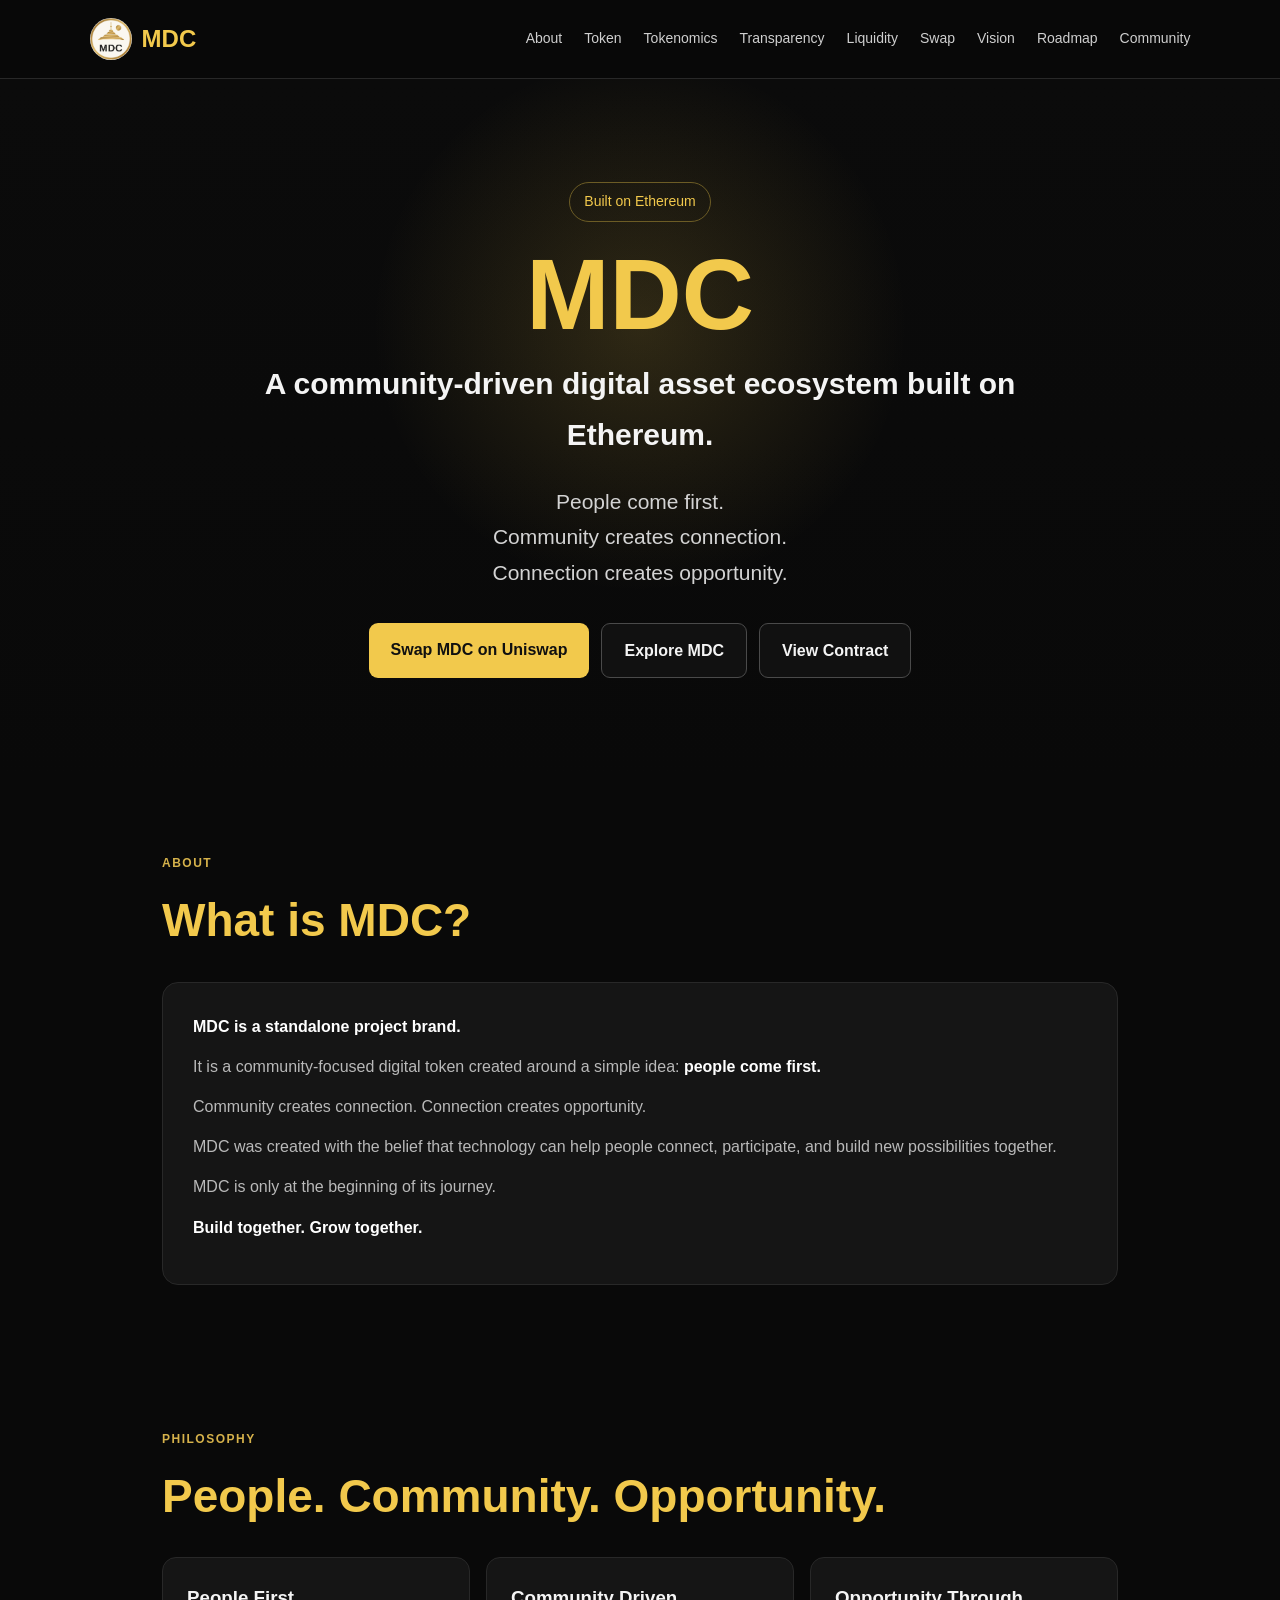
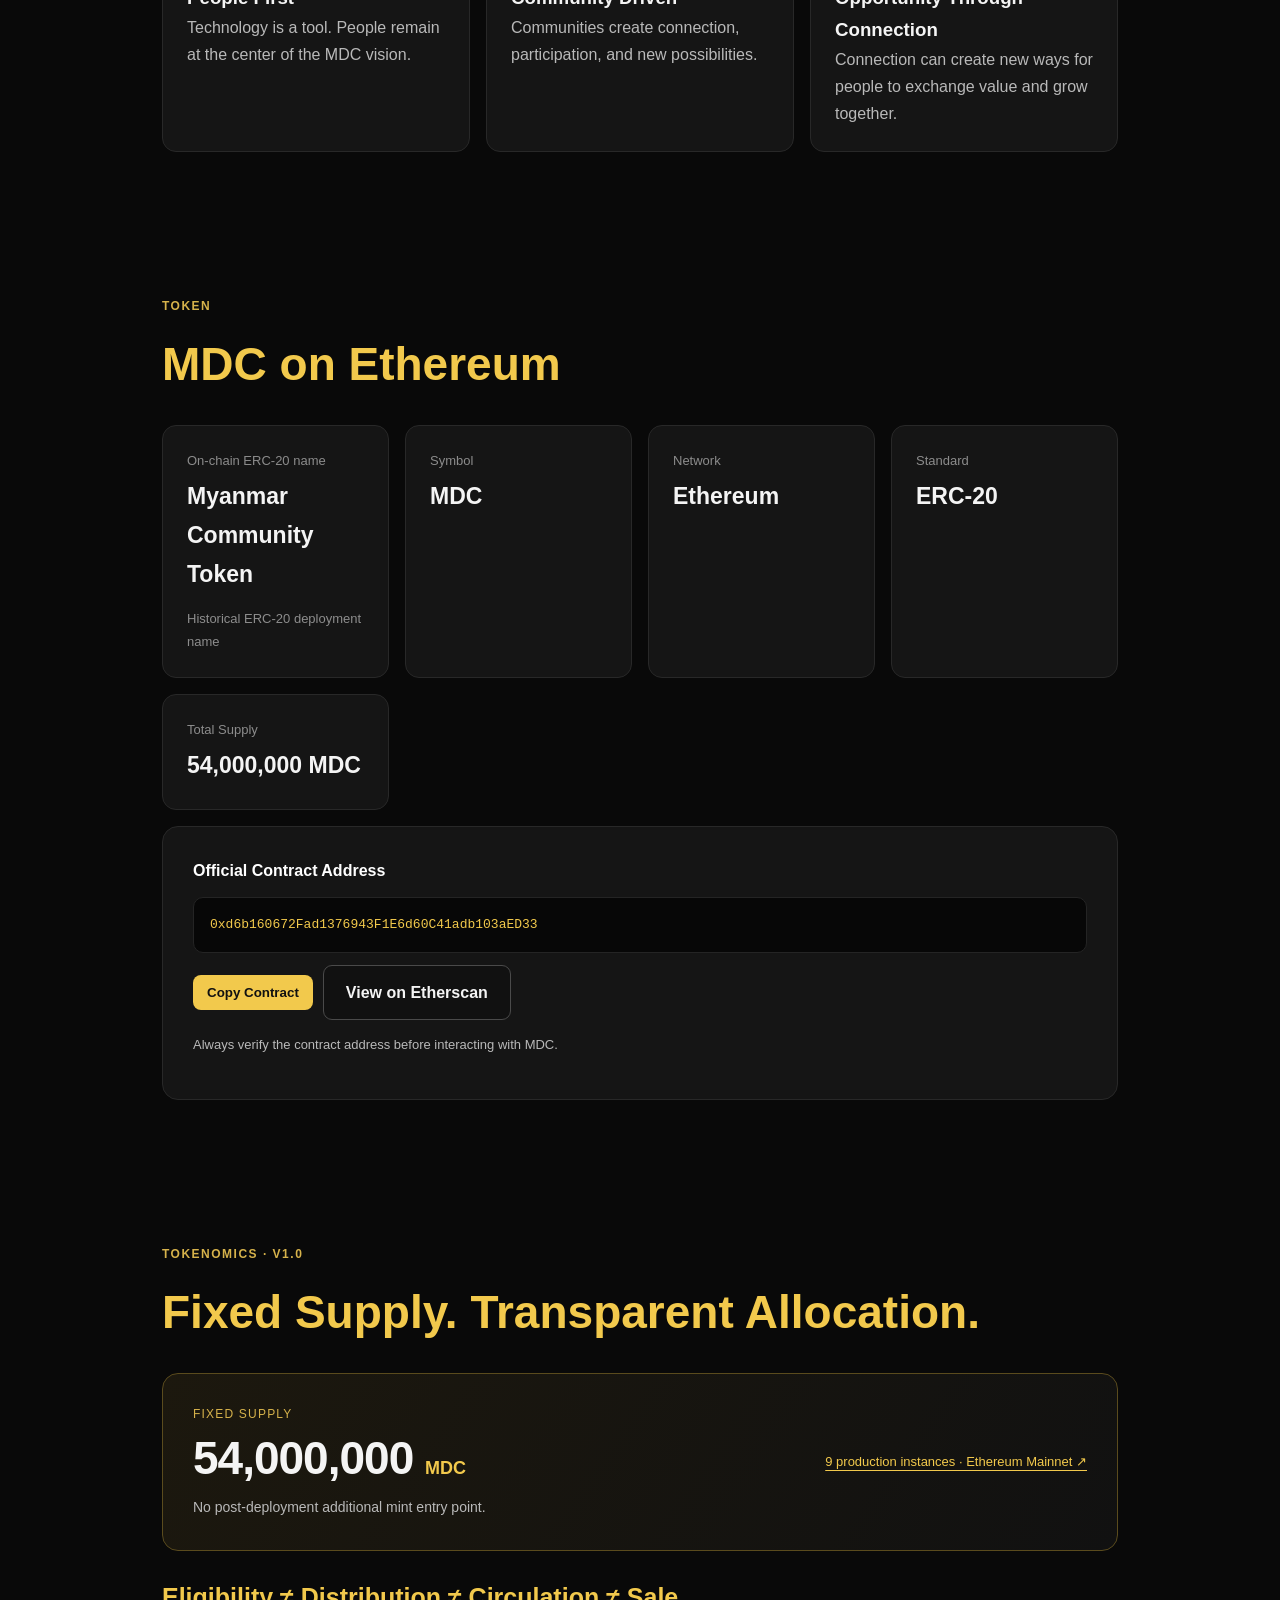
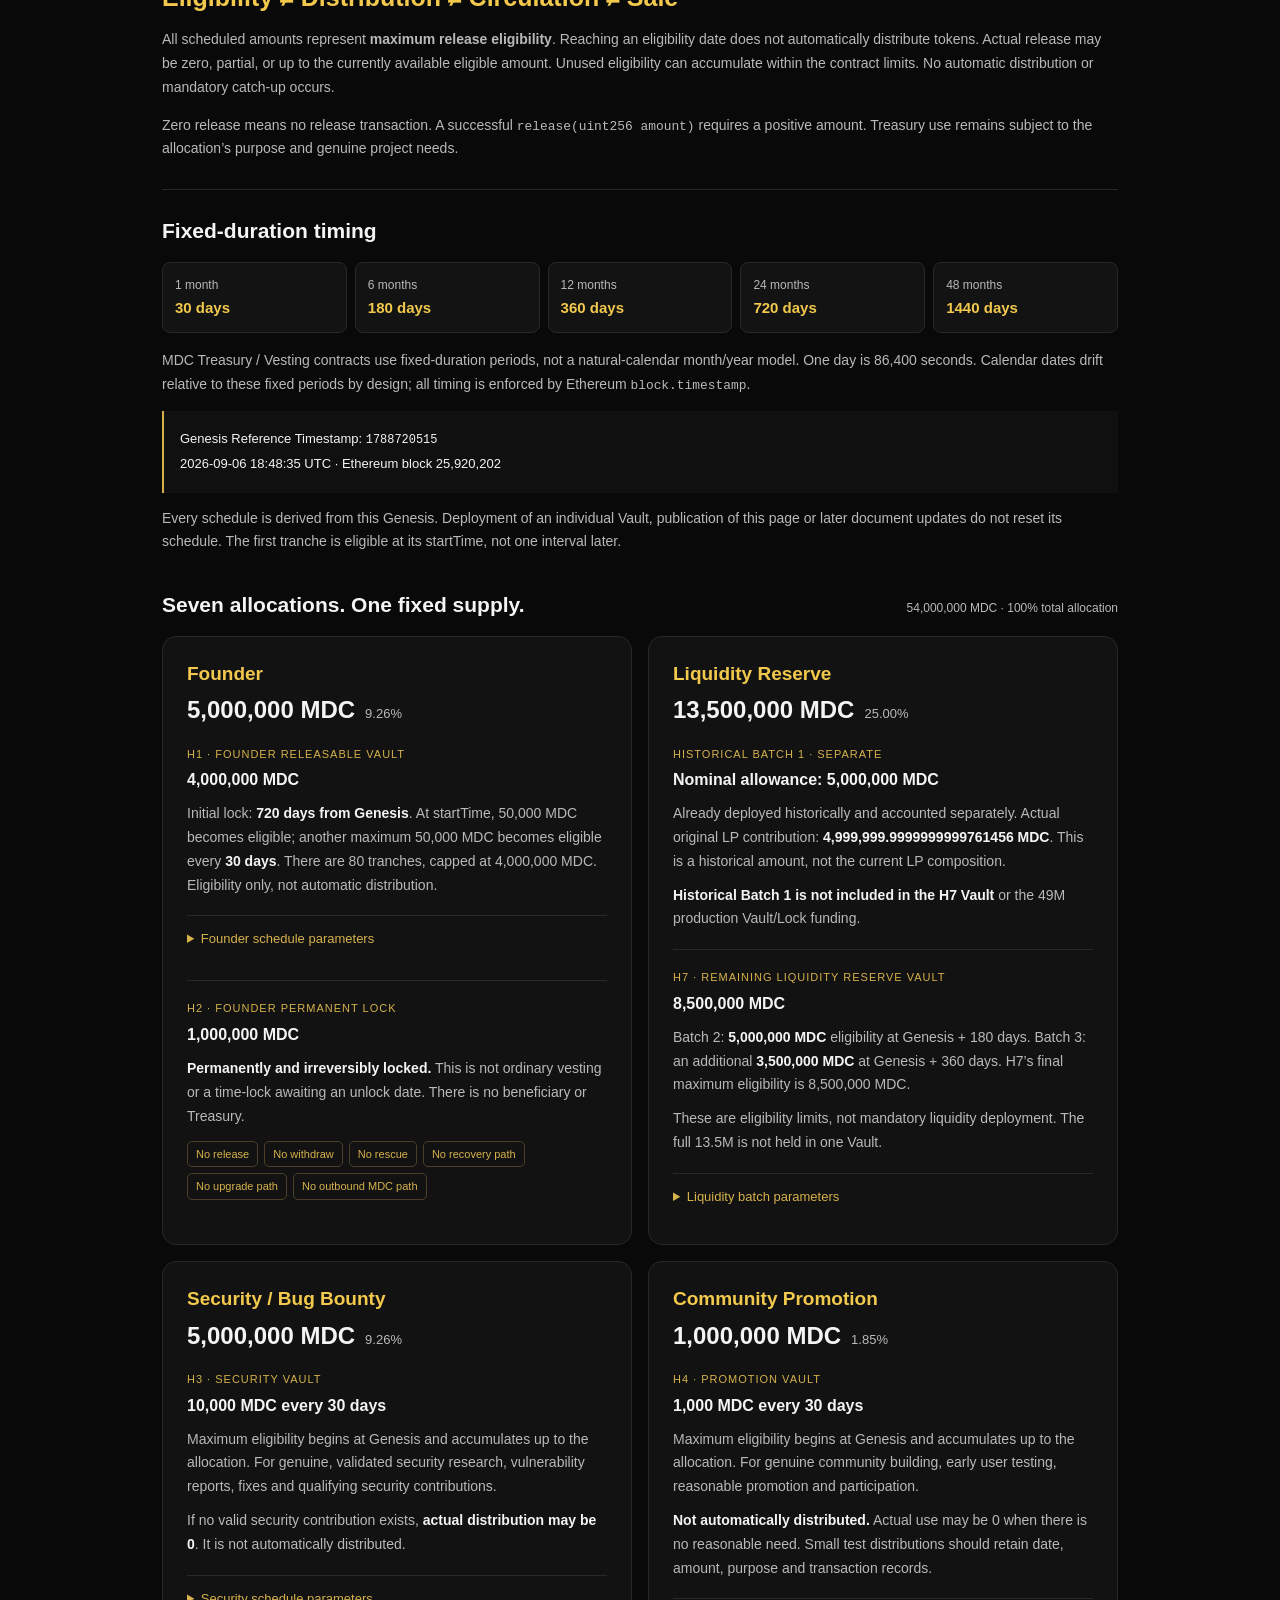
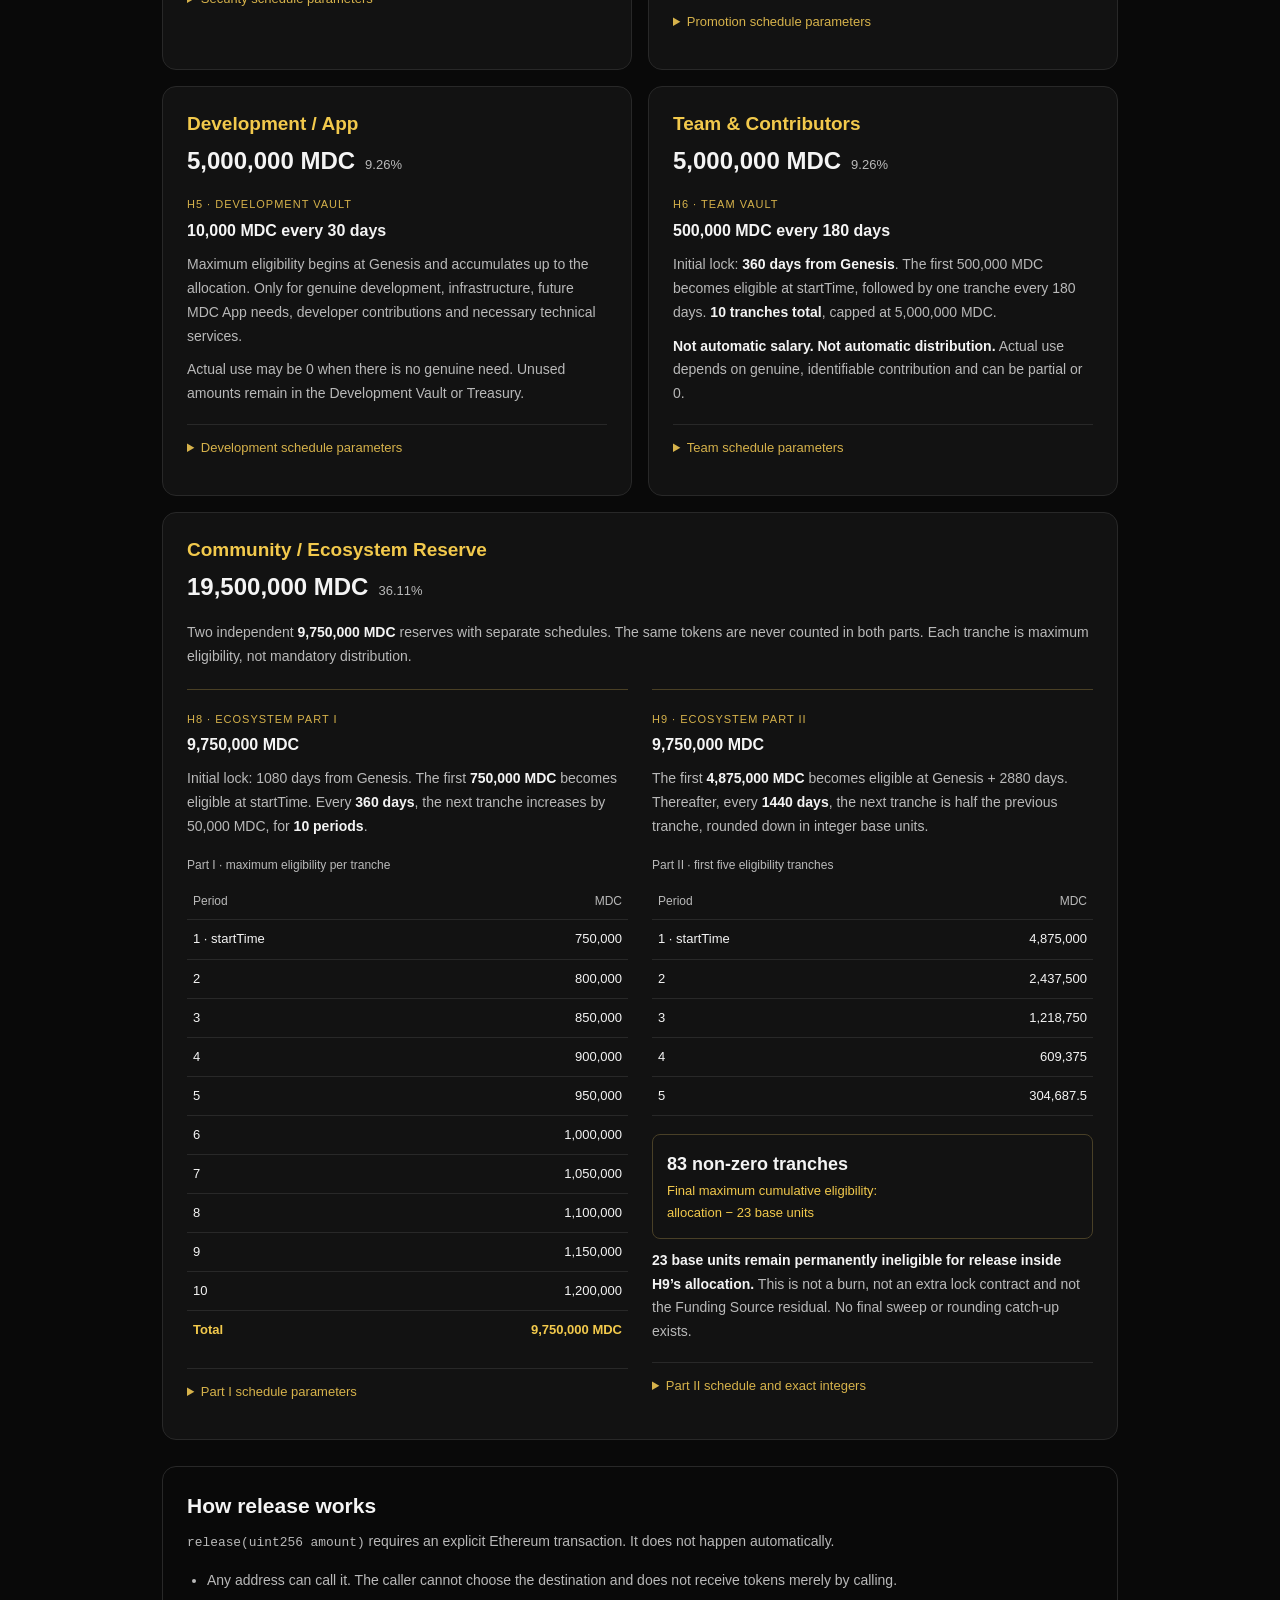
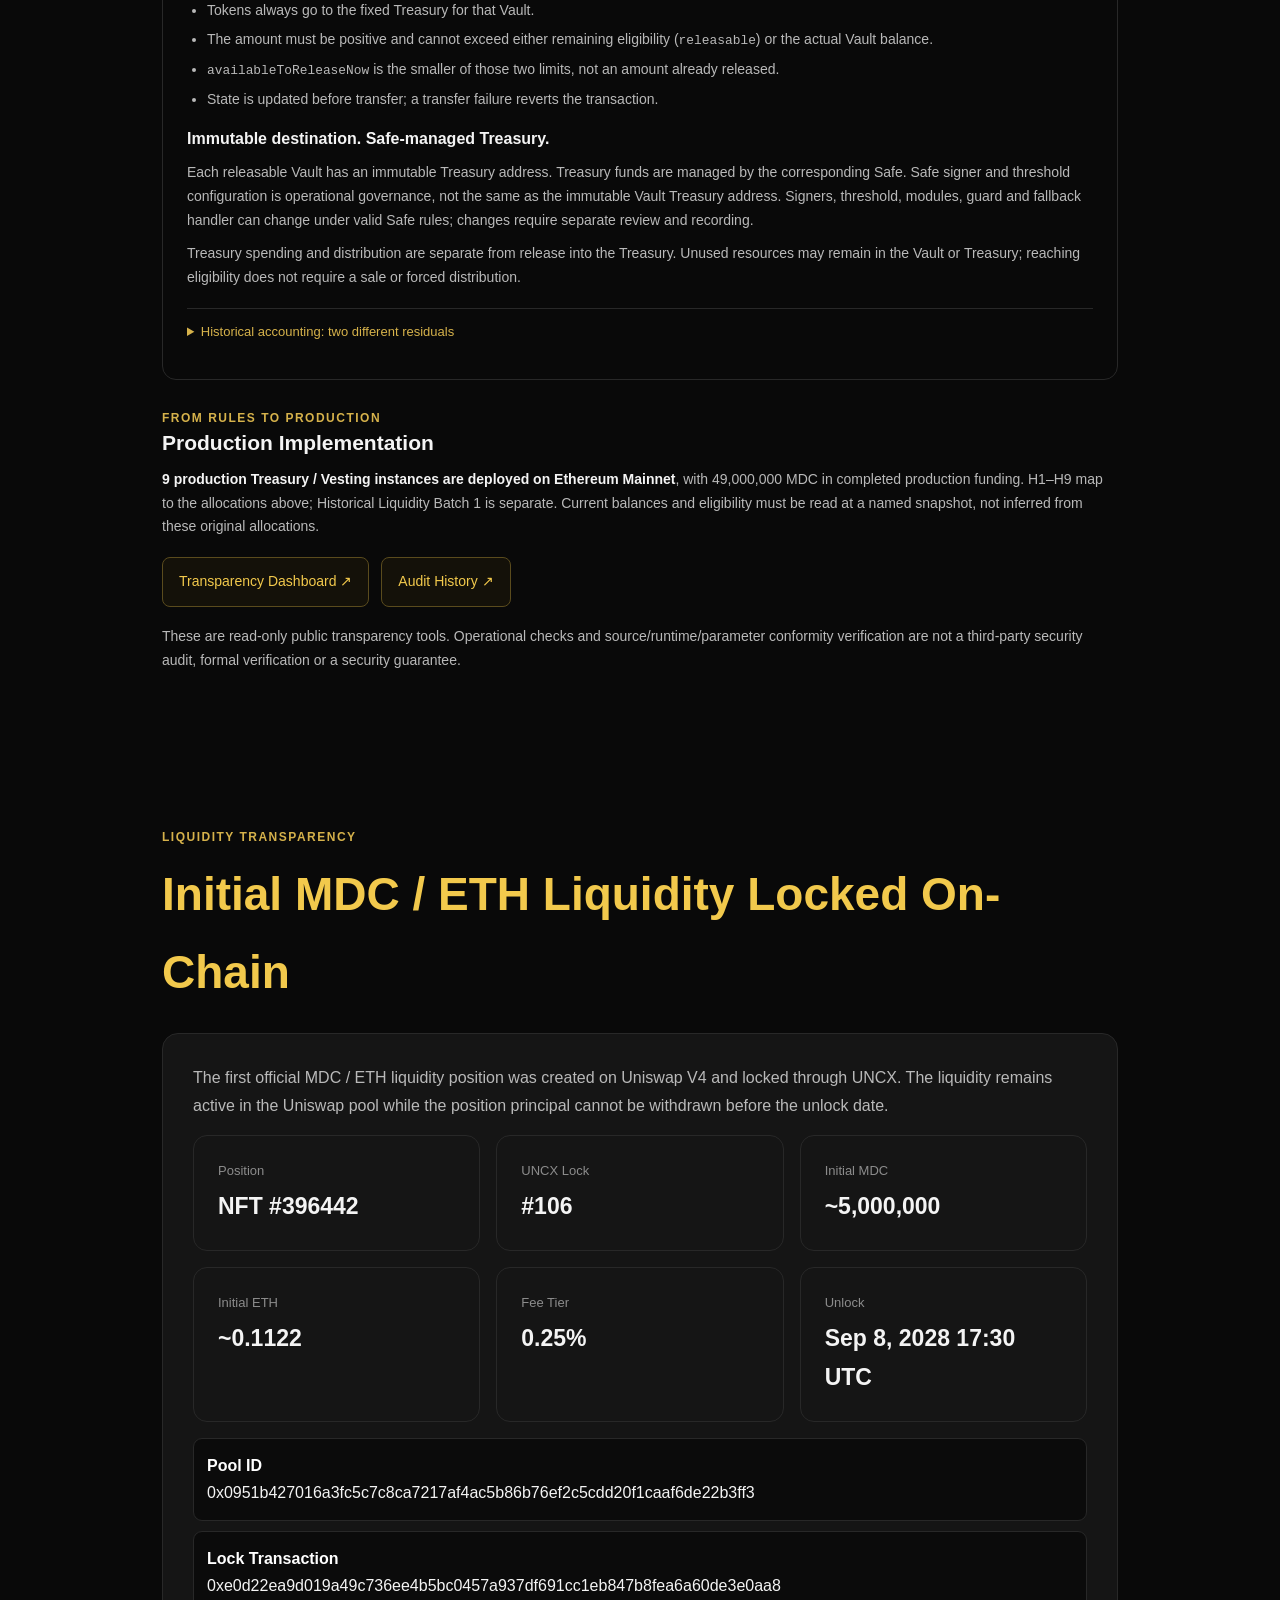
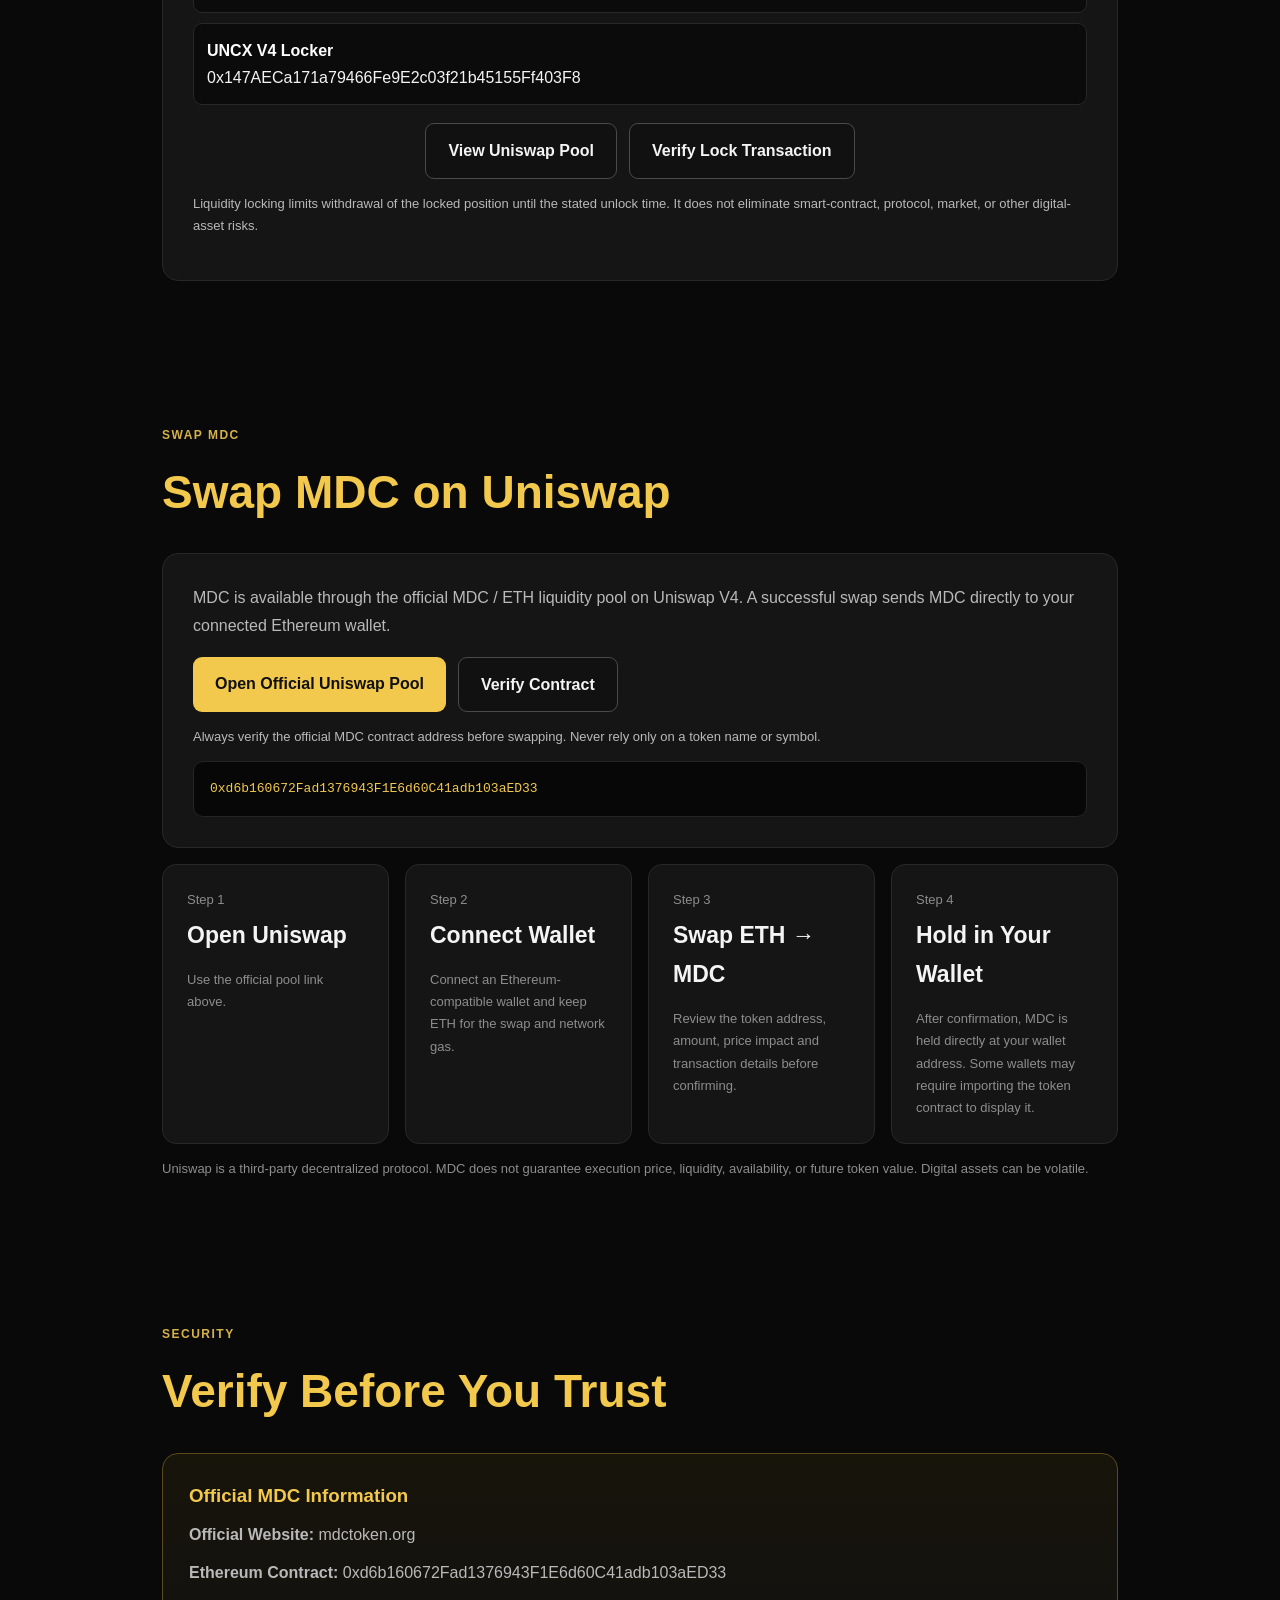
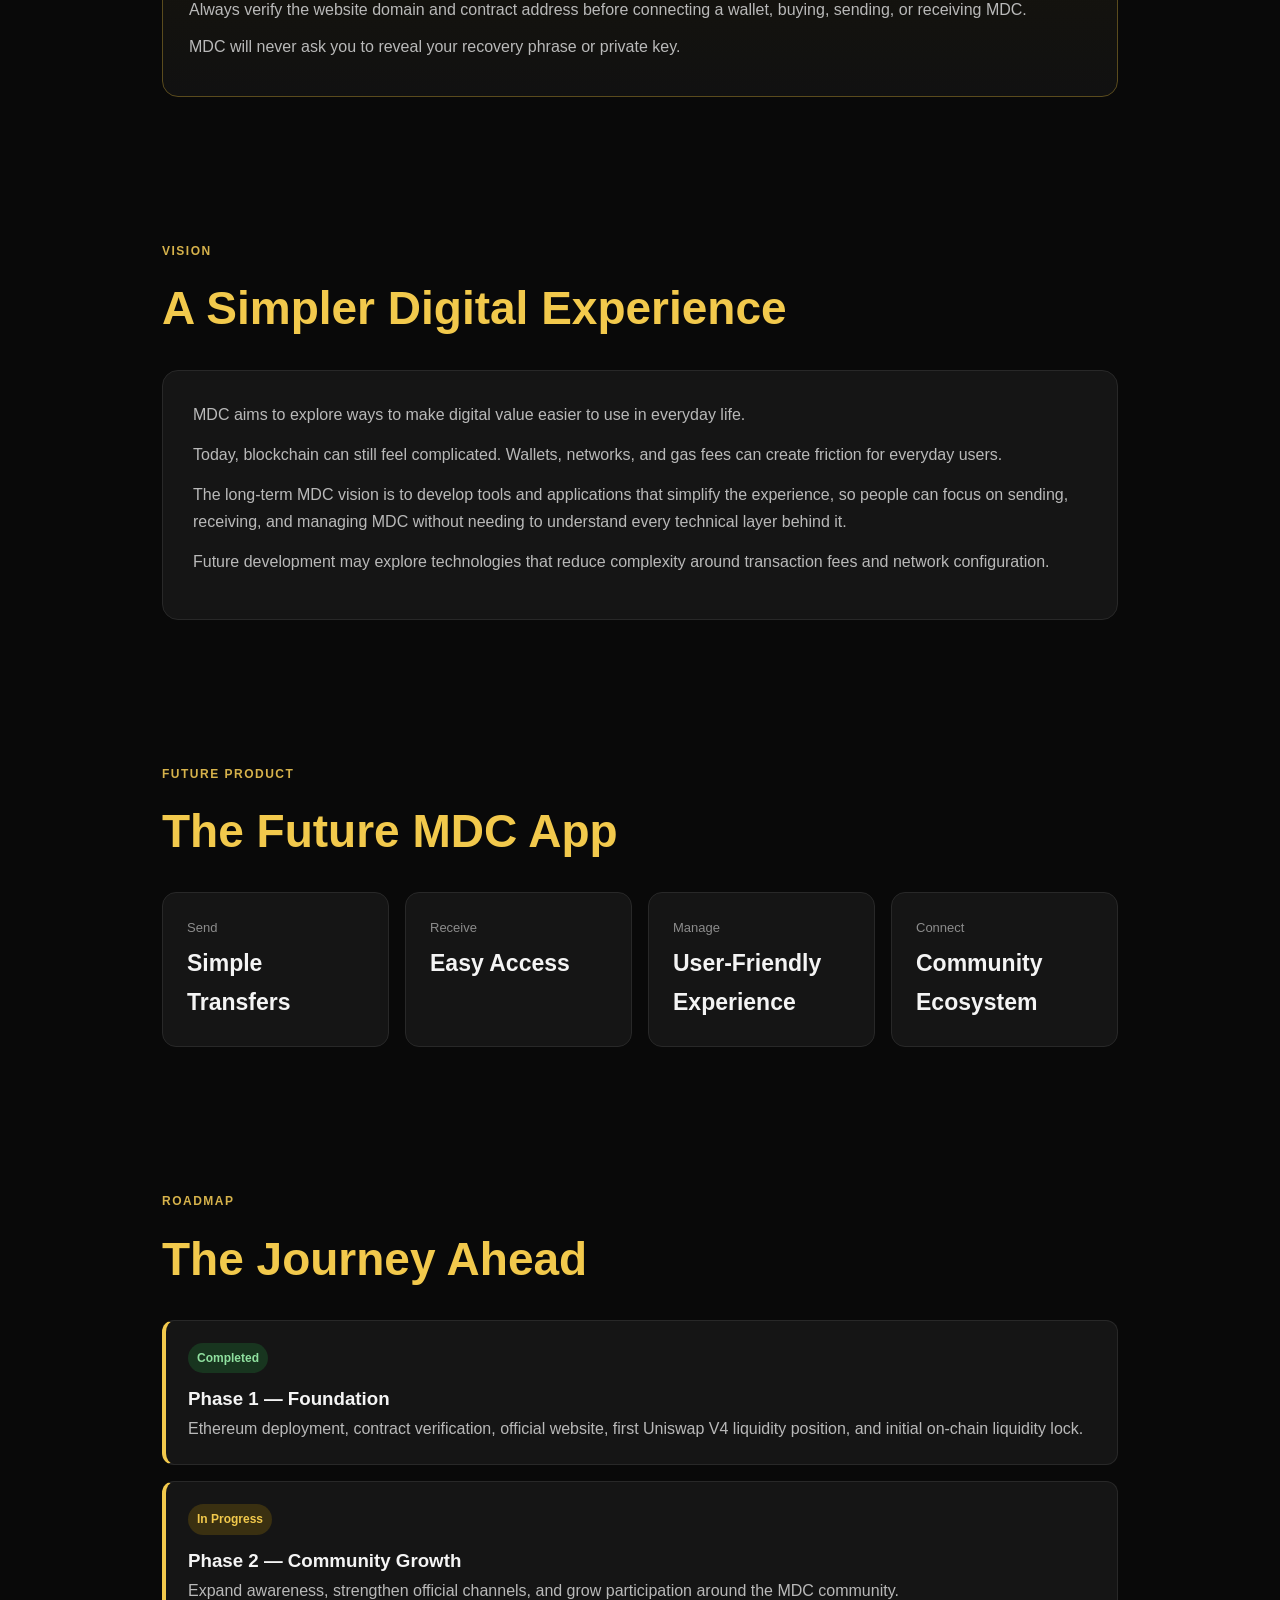
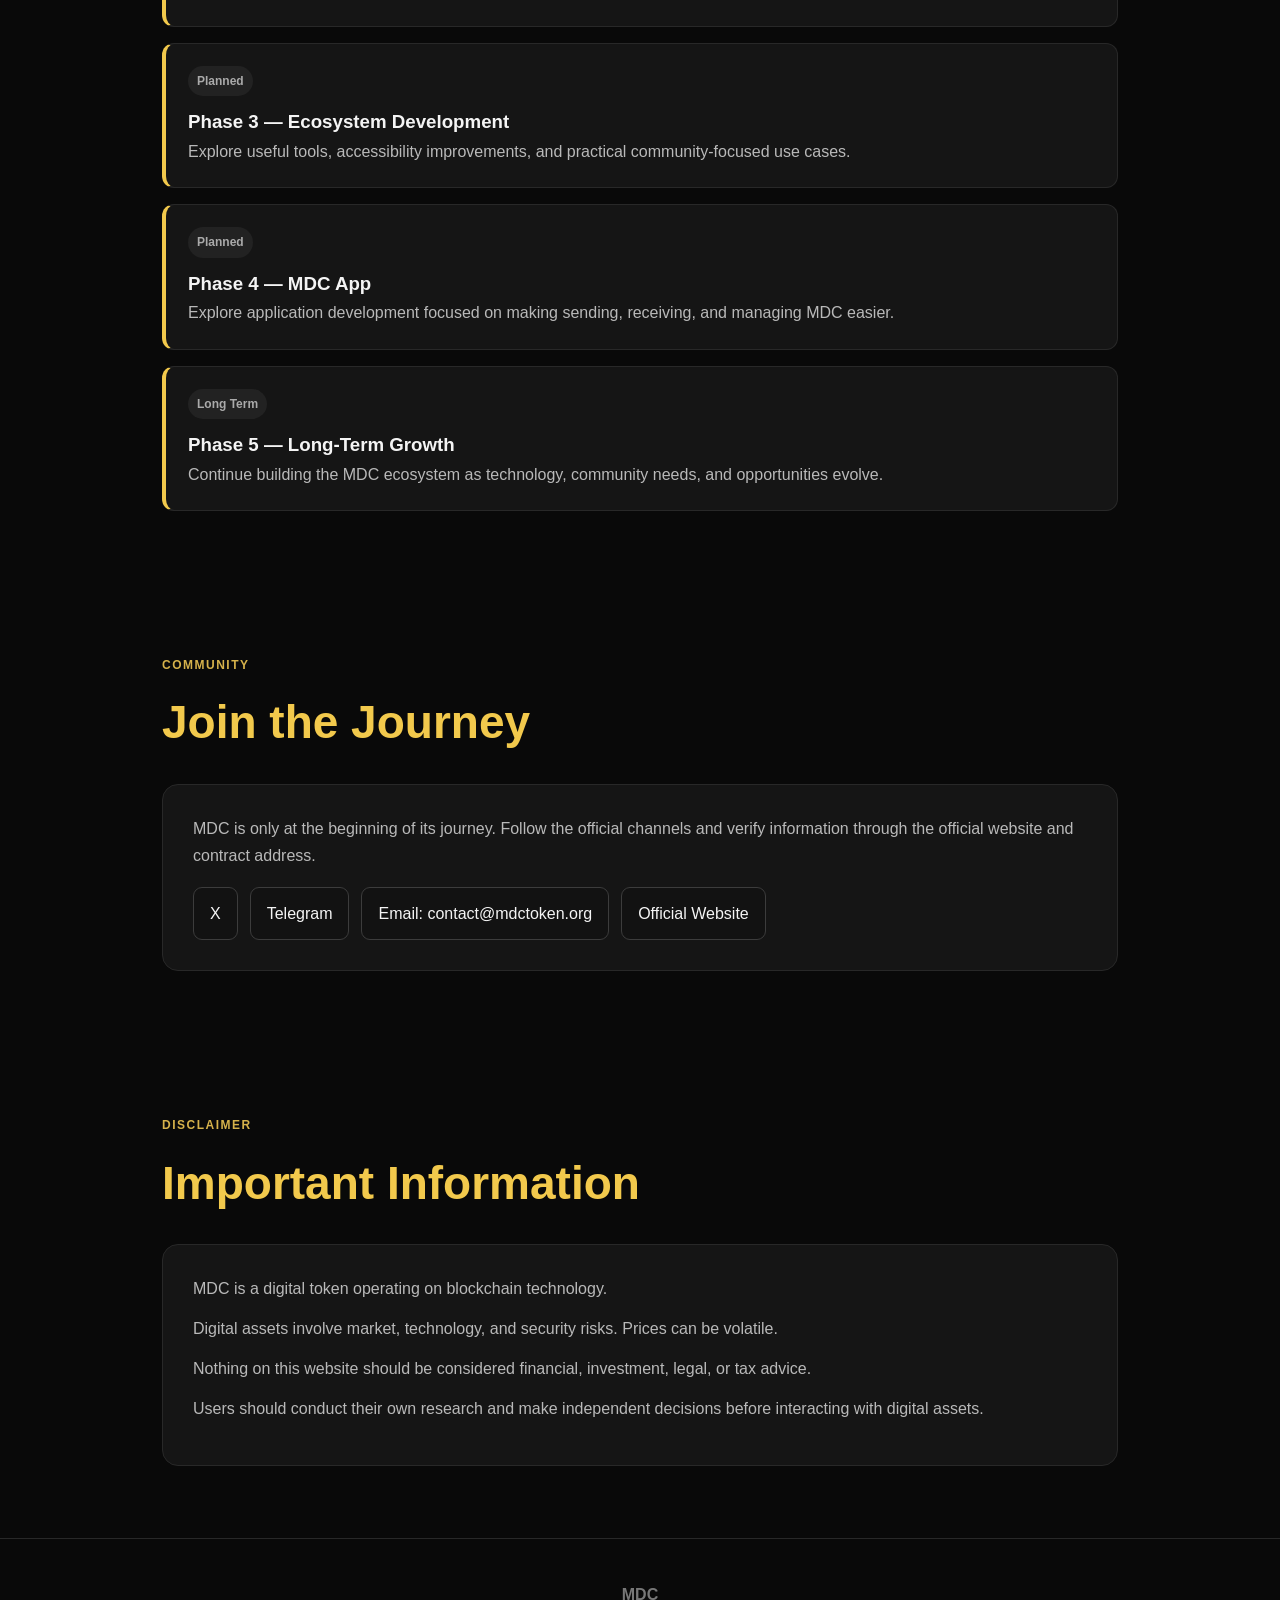
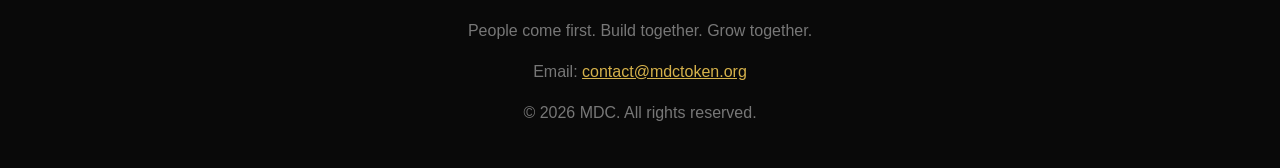
==== commit 170b9efd: "Align public MDC branding and official contact" ====
--- a/index.html
+++ b/index.html
@@ -1,13 +1,14 @@
 <!DOCTYPE html>
 <html lang="en">
 <head>
+  <meta name="referrer" content="no-referrer">
 <meta charset="UTF-8">
 <meta name="viewport" content="width=device-width, initial-scale=1.0">
-<title>MDC | Myanmar Community Token</title>
-<meta name="description" content="MDC — Myanmar Community Token. People come first. Community creates connection. Connection creates opportunity.">
+<title>MDC</title>
+<meta name="description" content="MDC. People come first. Community creates connection. Connection creates opportunity.">
 <meta name="theme-color" content="#090909">
-<meta property="og:title" content="MDC | Myanmar Community Token">
-<meta property="og:description" content="People come first. Community creates connection. Connection creates opportunity.">
+<meta property="og:title" content="MDC">
+<meta property="og:description" content="MDC. People come first. Community creates connection. Connection creates opportunity.">
 <meta property="og:type" content="website">
 <meta property="og:url" content="https://mdctoken.org">
 <link rel="icon" type="image/svg+xml" href="mdc-token-icon.svg"> 
@@ -113,13 +114,13 @@
 <nav><div class="brand"><img src="mdc-logo.jpg" class="brand-logo" alt="MDC logo"><span>MDC</span></div><div class="navlinks"><a href="#about">About</a><a href="#token">Token</a><a href="#tokenomics">Tokenomics</a><a href="transparency.html">Transparency</a><a href="#liquidity">Liquidity</a><a href="#swap">Swap</a><a href="#vision">Vision</a><a href="#roadmap">Roadmap</a><a href="#community">Community</a></div></nav>
 
 <header class="hero"><div class="hero-inner">
-<div class="badge">Built on Ethereum</div><h1>MDC</h1><h3>Myanmar Community Token</h3>
+<div class="badge">Built on Ethereum</div><h1>MDC</h1><h3>A community-driven digital asset ecosystem built on Ethereum.</h3>
 <p>People come first.<br>Community creates connection.<br>Connection creates opportunity.</p>
 <div class="hero-actions"><a class="btn btn-primary" href="#swap">Swap MDC on Uniswap</a><a class="btn btn-secondary" href="#about">Explore MDC</a><a class="btn btn-secondary" href="https://etherscan.io/address/0xd6b160672Fad1376943F1E6d60C41adb103aED33" target="_blank" rel="noopener">View Contract</a></div>
 </div></header>
 
 <section id="about"><div class="kicker">About</div><h2>What is MDC?</h2><div class="card">
-<p><strong>MDC stands for Myanmar Community Token.</strong></p>
+<p><strong>MDC is a standalone project brand.</strong></p>
 <p>It is a community-focused digital token created around a simple idea: <strong>people come first.</strong></p>
 <p>Community creates connection. Connection creates opportunity.</p>
 <p>MDC was created with the belief that technology can help people connect, participate, and build new possibilities together.</p>
@@ -133,7 +134,7 @@
 </div></section>
 
 <section id="token"><div class="kicker">Token</div><h2>MDC on Ethereum</h2><div class="grid">
-<div class="stat"><div class="label">Token Name</div><div class="value">Myanmar Community Token</div></div>
+<div class="stat"><div class="label">On-chain ERC-20 name</div><div class="value">Myanmar Community Token</div><p class="note">Historical ERC-20 deployment name</p></div>
 <div class="stat"><div class="label">Symbol</div><div class="value">MDC</div></div>
 <div class="stat"><div class="label">Network</div><div class="value">Ethereum</div></div>
 <div class="stat"><div class="label">Standard</div><div class="value">ERC-20</div></div>
@@ -301,7 +302,7 @@
 
 <section id="community"><div class="kicker">Community</div><h2>Join the Journey</h2><div class="card">
 <p>MDC is only at the beginning of its journey. Follow the official channels and verify information through the official website and contract address.</p>
-<div class="socials" style="margin-top:18px"><a href="https://x.com/MDC_Official_" target="_blank" rel="noopener">X</a><a href="https://t.me/MDCcommunitytoken" target="_blank" rel="noopener">Telegram</a><a href="https://mdctoken.org" target="_blank" rel="noopener">Official Website</a></div>
+<div class="socials" style="margin-top:18px"><a href="https://x.com/MDC_Official_" target="_blank" rel="noopener">X</a><a href="https://t.me/MDCcommunitytoken" target="_blank" rel="noopener">Telegram</a><a href="mailto:contact@mdctoken.org" style="max-width:100%;overflow-wrap:anywhere">Email: contact@mdctoken.org</a><a href="https://mdctoken.org" target="_blank" rel="noopener">Official Website</a></div>
 </div></section>
 
 <section><div class="kicker">Disclaimer</div><h2>Important Information</h2><div class="card">
@@ -310,7 +311,7 @@
 <p>Users should conduct their own research and make independent decisions before interacting with digital assets.</p>
 </div></section>
 
-<footer><div><strong>MDC — Myanmar Community Token</strong></div><div style="margin-top:8px">People come first. Build together. Grow together.</div><div style="margin-top:14px">© 2026 MDC. All rights reserved.</div></footer>
+<footer><div><strong>MDC</strong></div><div style="margin-top:8px">People come first. Build together. Grow together.</div><div style="margin-top:14px">Email: <a href="mailto:contact@mdctoken.org" style="color:var(--gold-soft);overflow-wrap:anywhere">contact@mdctoken.org</a></div><div style="margin-top:14px">© 2026 MDC. All rights reserved.</div></footer>
 <script>
 async function copyContract(){
   const address = document.getElementById('contractAddress').textContent.trim();
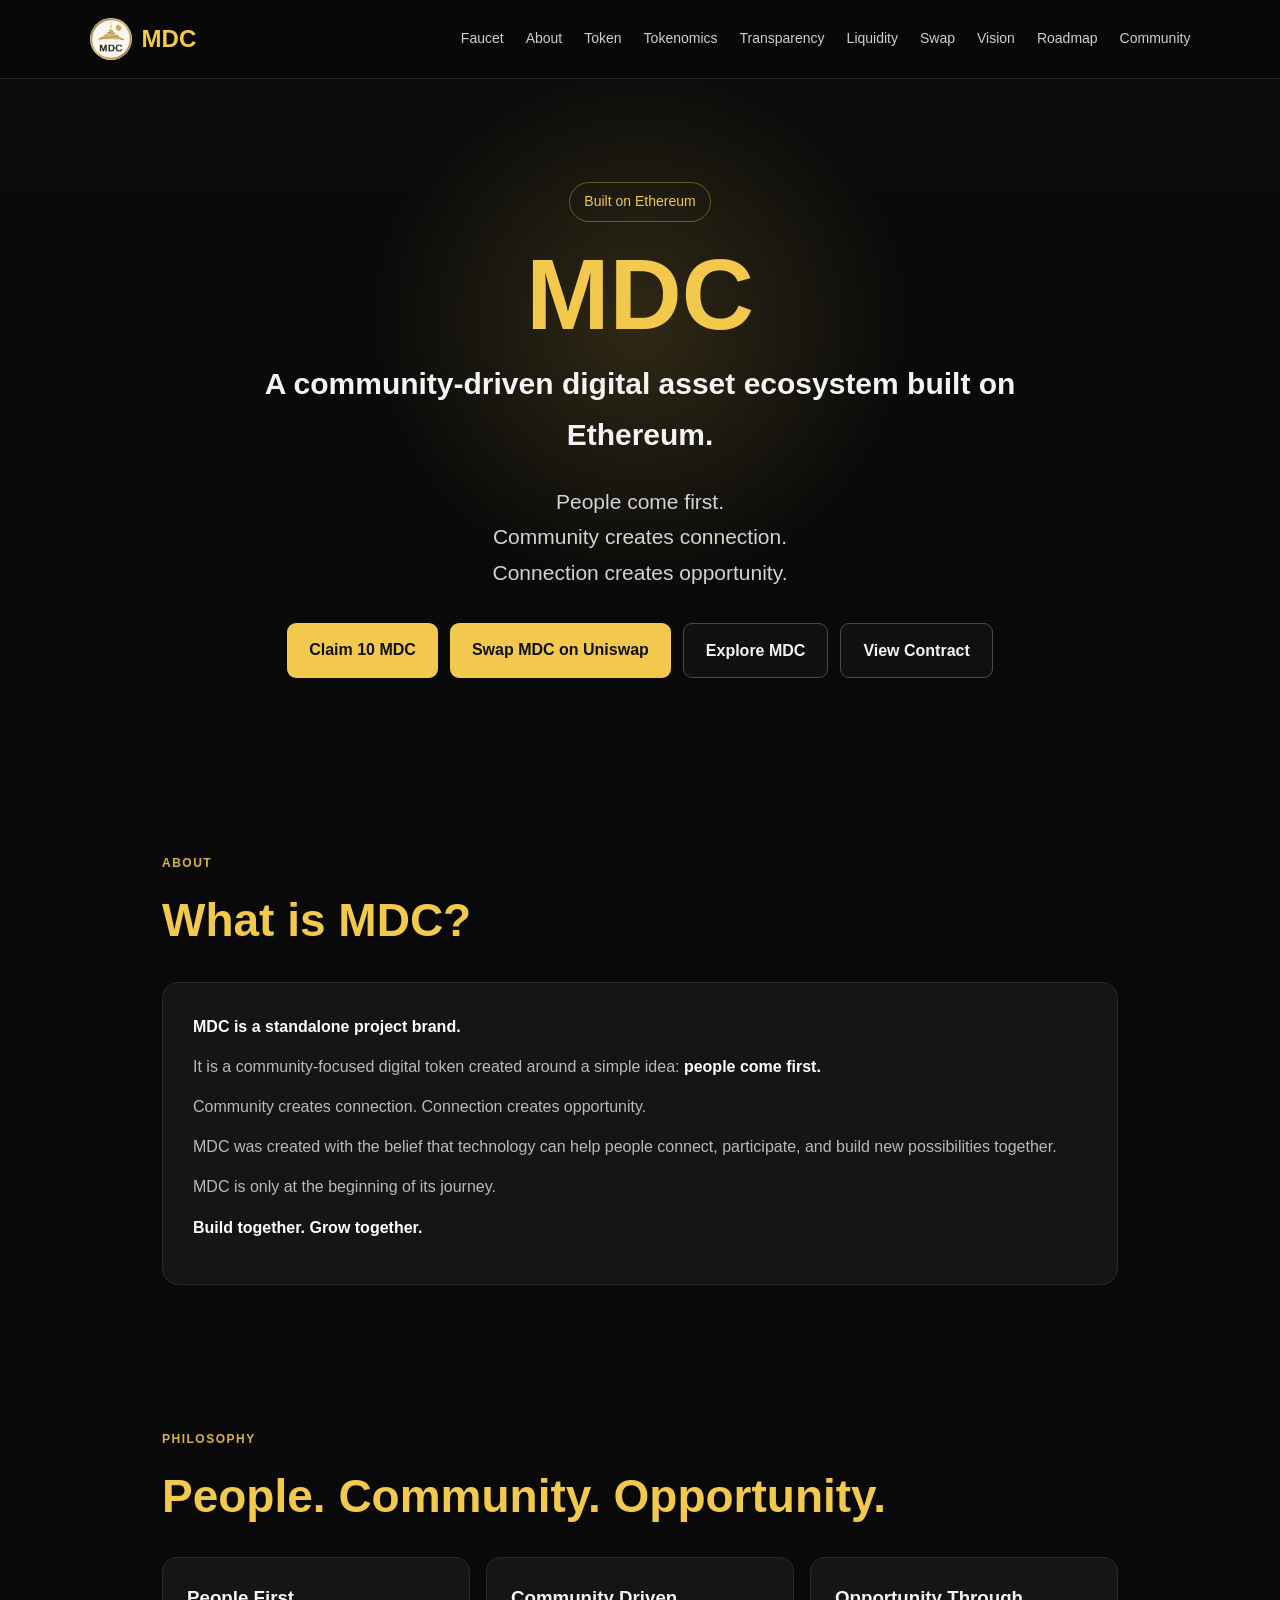
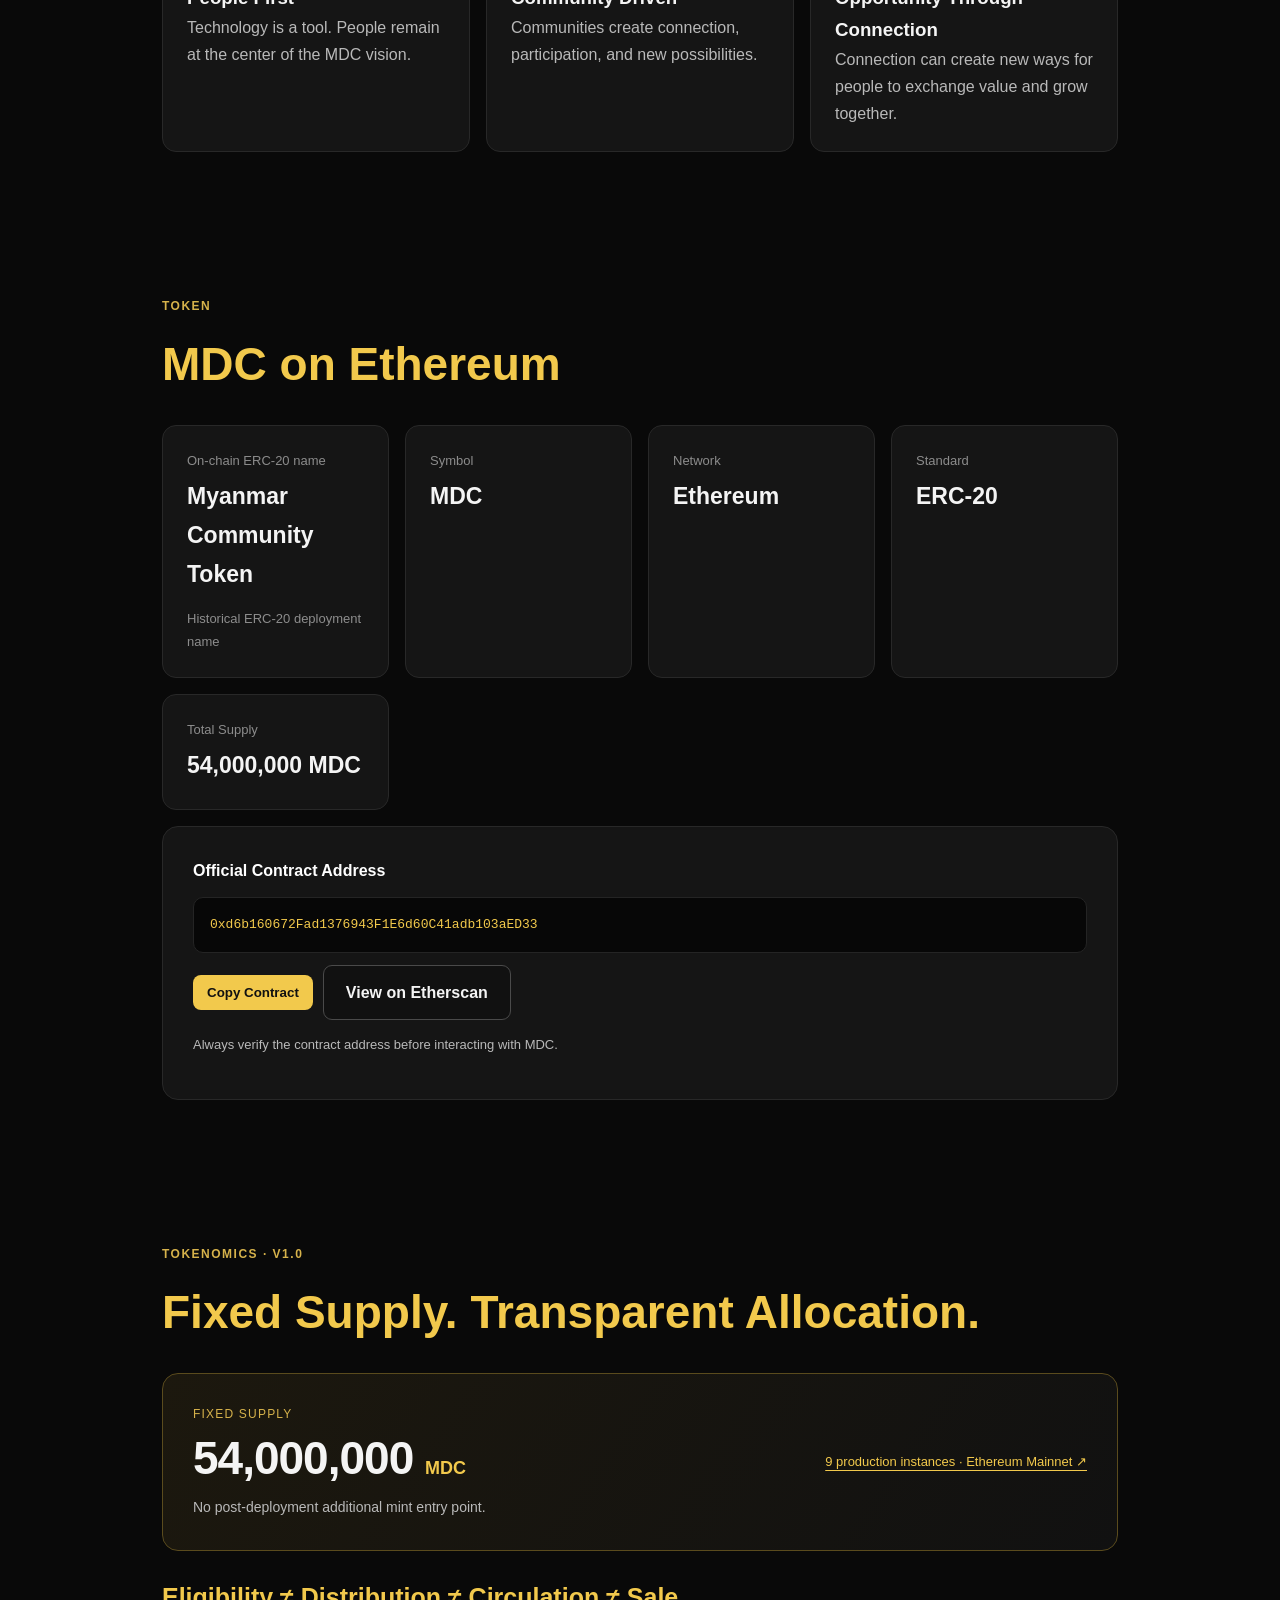
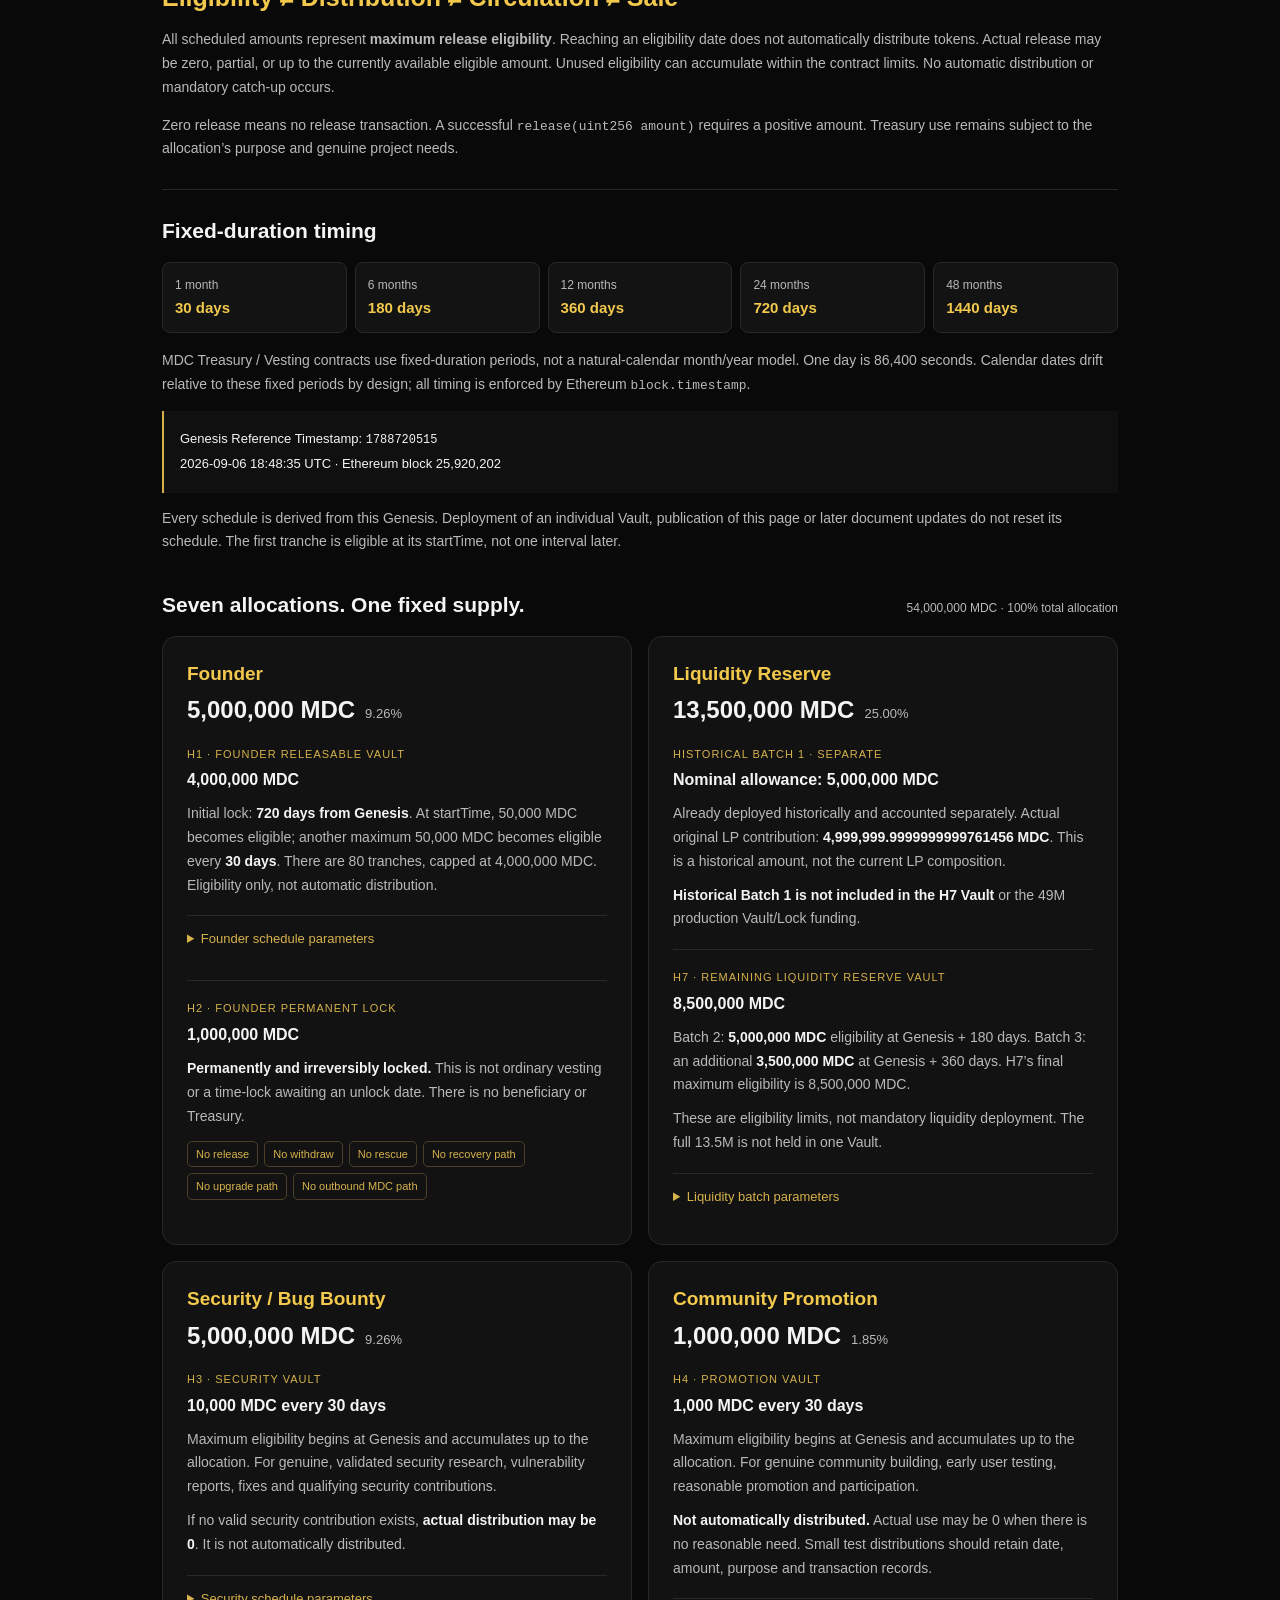
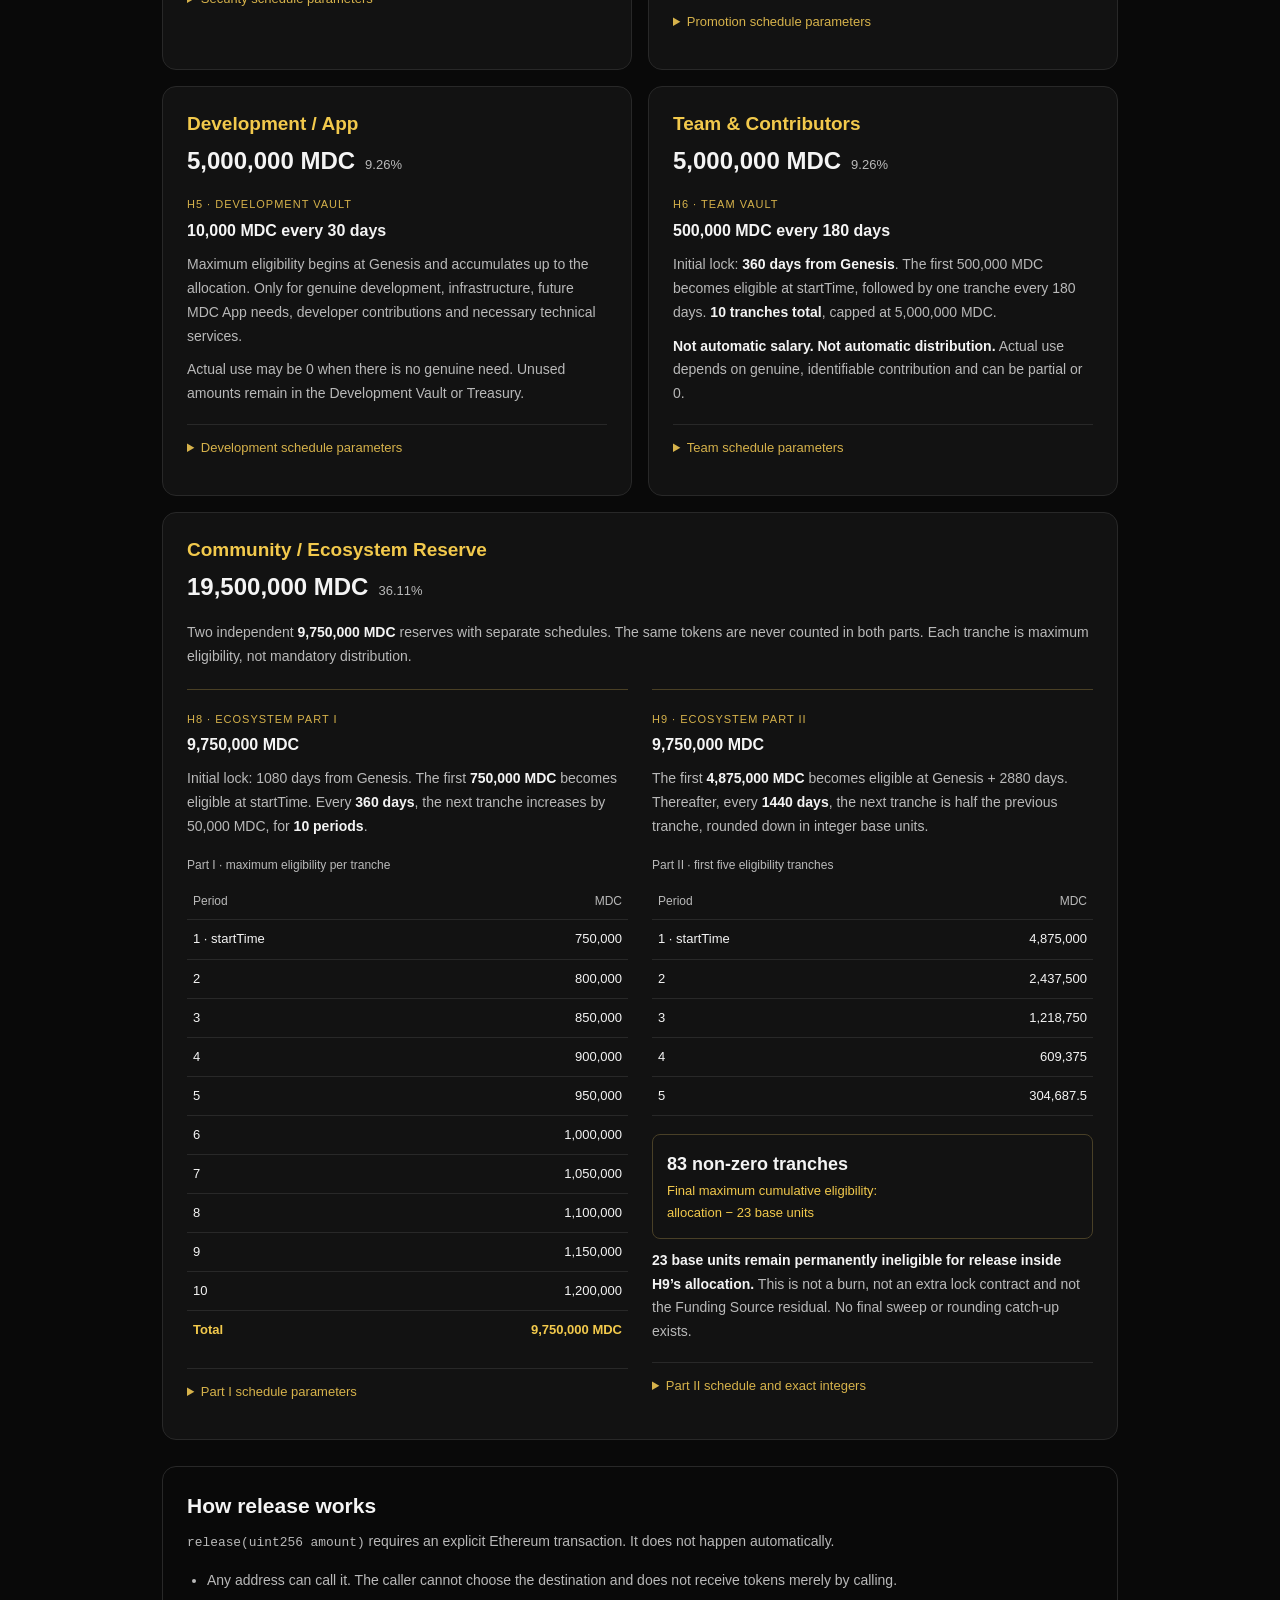
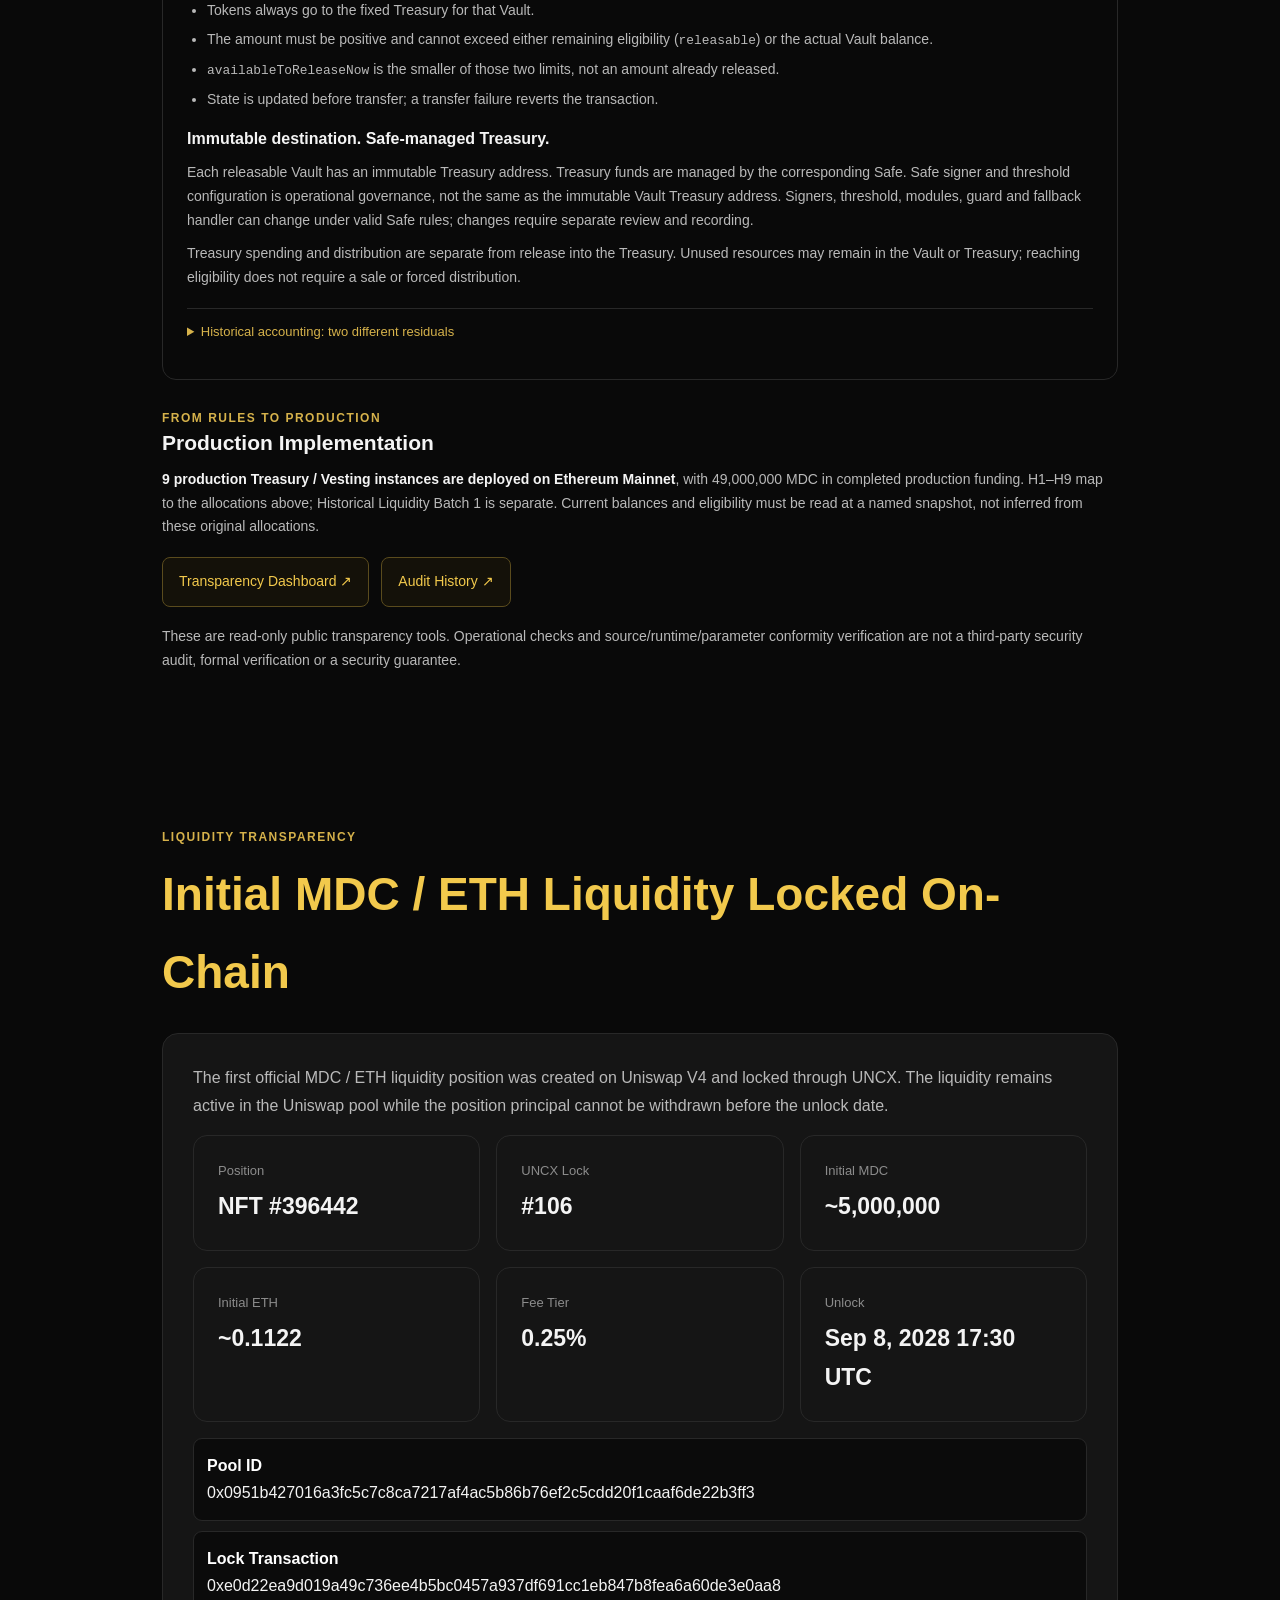
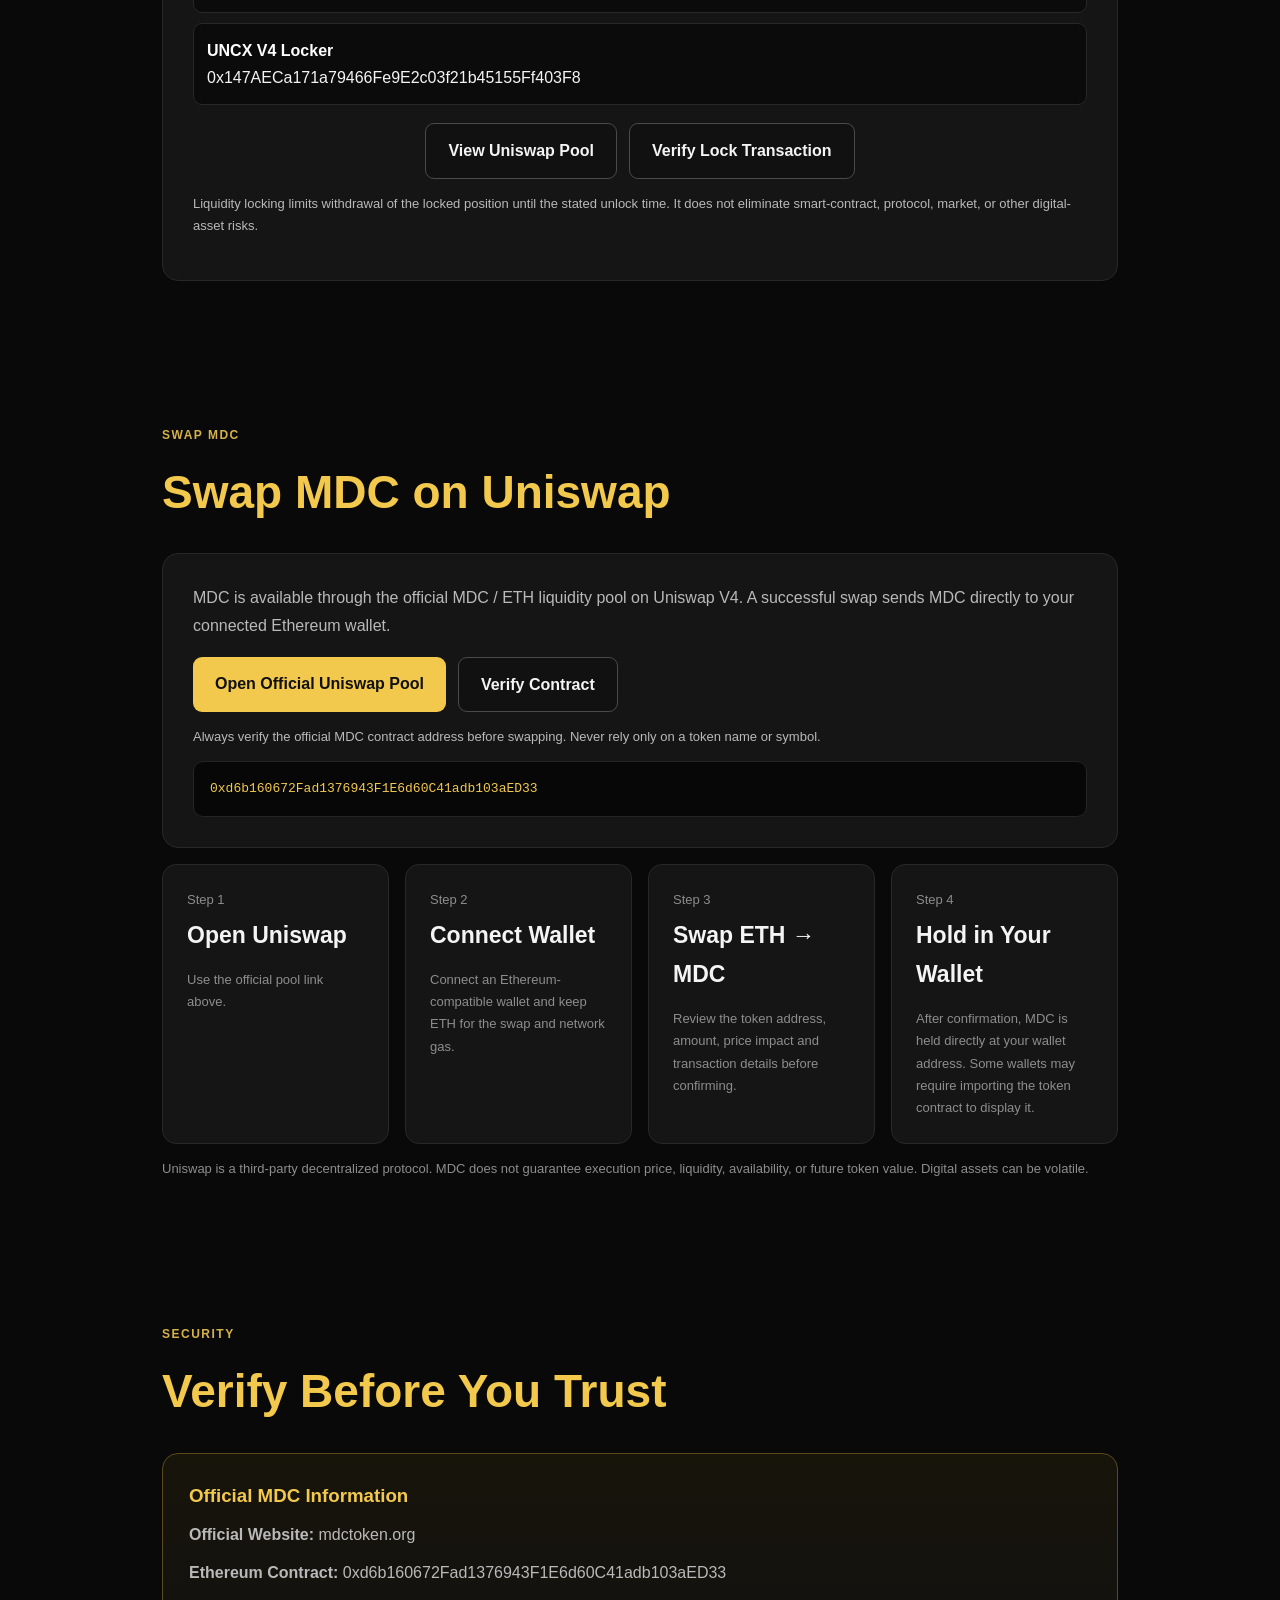
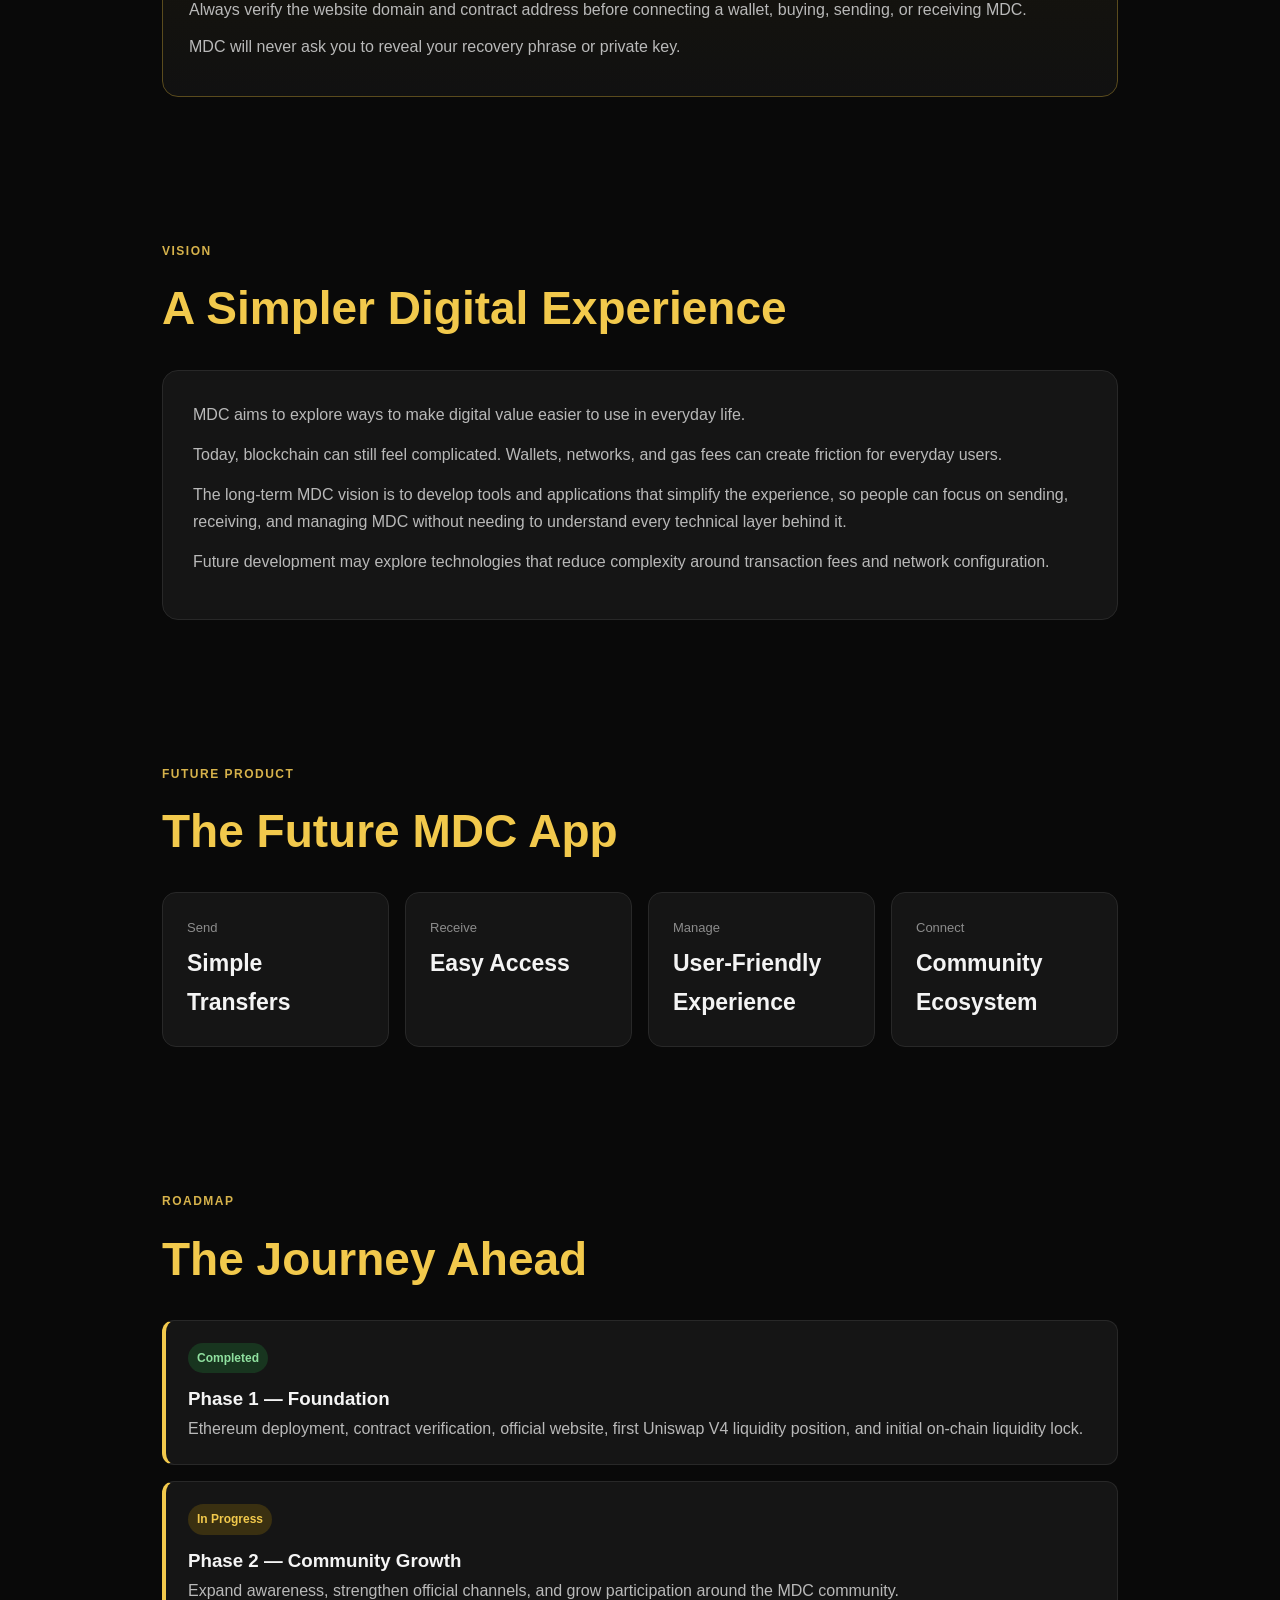
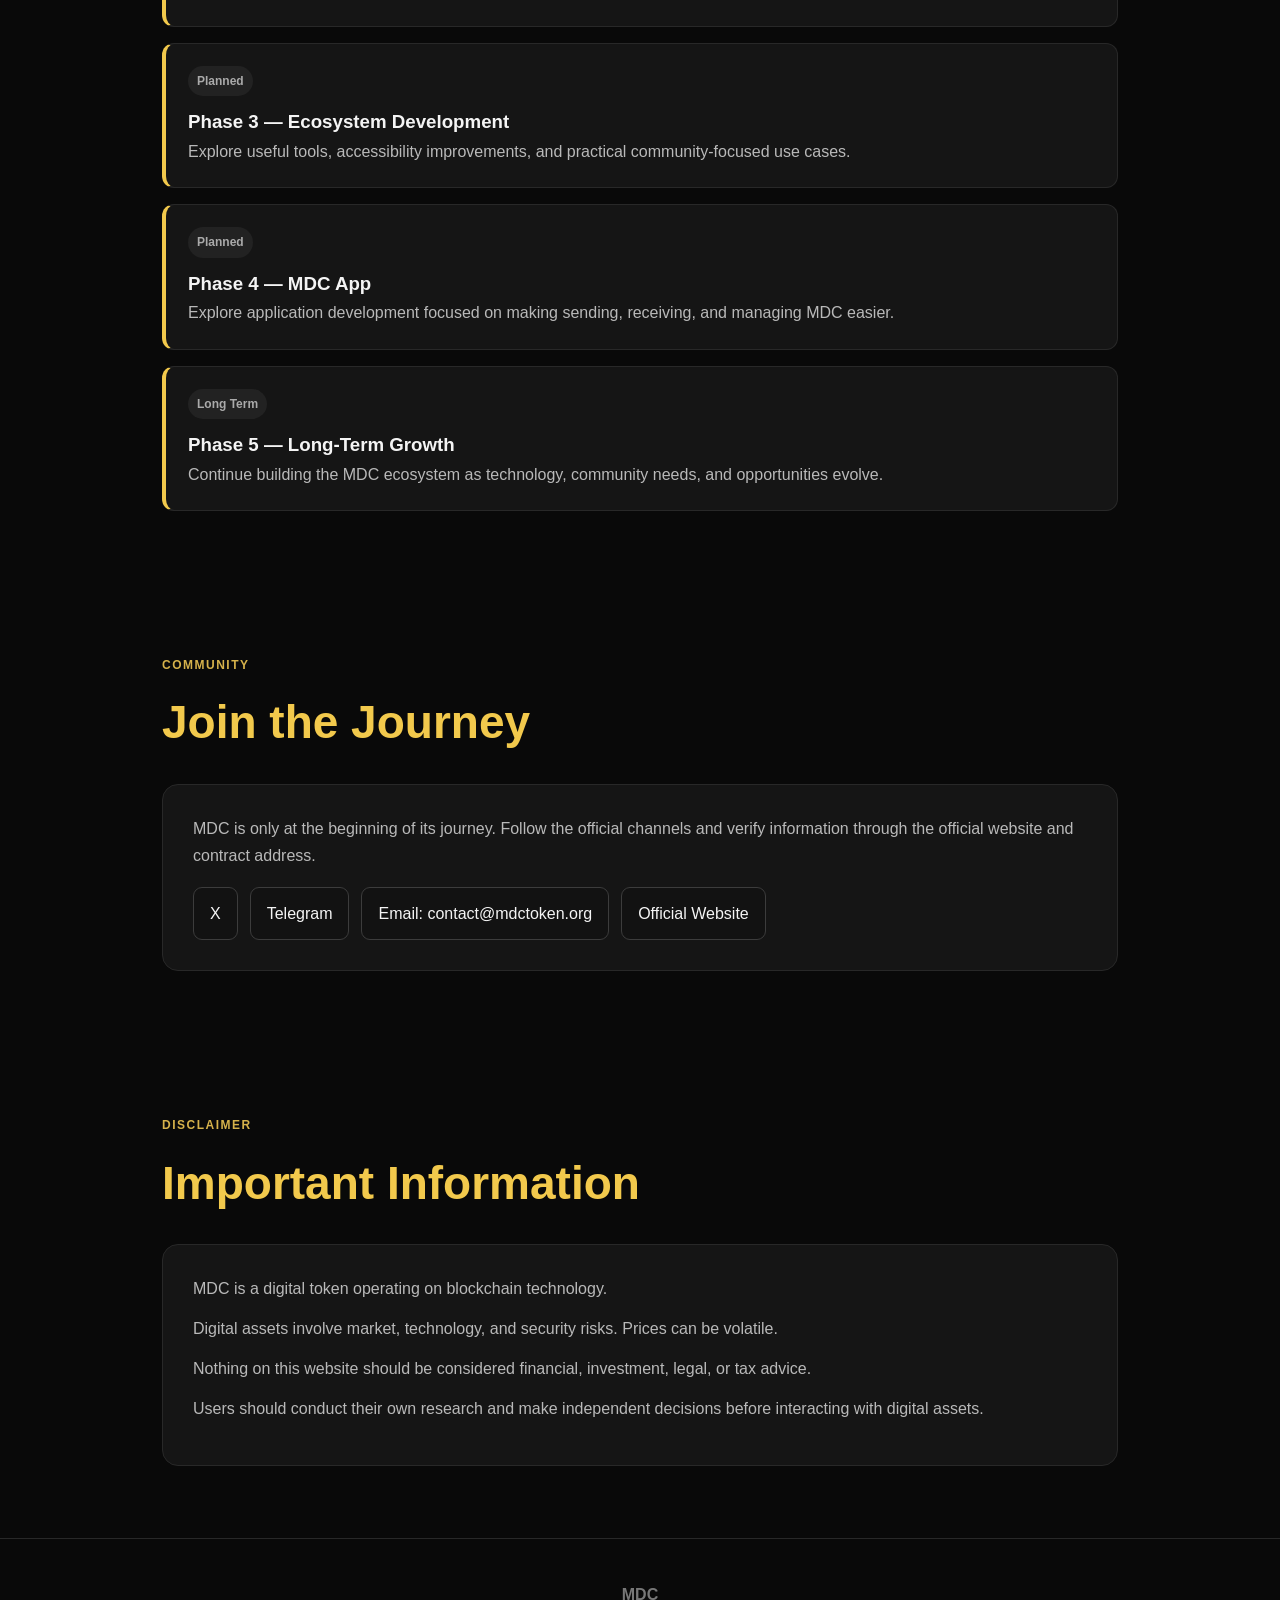
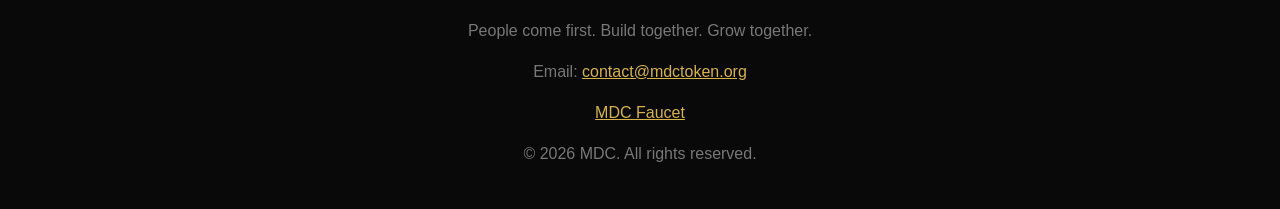
==== commit 76a2fba0: "Add Faucet entrances and X username guidance" ====
--- a/index.html
+++ b/index.html
@@ -46,6 +46,15 @@
 .tokenomics-grid{display:grid;grid-template-columns:repeat(auto-fit,minmax(240px,1fr));gap:14px}.tokenomics-item{background:#121212;border:1px solid var(--line);border-radius:12px;padding:20px}.tokenomics-item h3{margin:0 0 6px;color:var(--gold)}.tokenomics-item .amount{font-size:20px;font-weight:700}.tokenomics-item .pct{color:var(--muted);font-size:13px}.proof{display:grid;gap:10px;margin-top:16px}.proof-row{background:#0b0b0b;border:1px solid var(--line);border-radius:9px;padding:13px;word-break:break-all}@media(max-width:760px){.navlinks{display:none}nav{padding:16px 6%}section{padding:56px 18px}.card{padding:24px}}
 /* Approved existing-layout fixes: wrap navigation and the public contract address. */
 .navlinks{flex-wrap:wrap;justify-content:flex-end;row-gap:8px}
+nav{gap:22px}.brand{flex-shrink:0}
+.mobile-nav{display:none;position:relative}
+.mobile-nav summary{list-style:none;cursor:pointer;font:inherit;color:var(--text);padding:10px 14px;border-radius:9px;min-height:44px}
+.mobile-nav summary::-webkit-details-marker{display:none}
+.mobile-nav summary:focus-visible{outline:2px solid var(--gold);outline-offset:3px}
+.mobile-nav-links{position:absolute;right:0;top:calc(100% + 20px);width:min(300px,88vw);max-height:calc(100svh - 100px);overflow:auto;background:#111;border:1px solid var(--line);border-radius:9px;padding:8px;box-shadow:0 12px 30px #0008}
+.mobile-nav-links a{display:block;text-decoration:none;padding:10px 14px;min-height:44px;border-radius:6px}
+.mobile-nav-links a:hover,.mobile-nav-links a:focus-visible{background:#222;color:var(--gold)}
+@media(max-width:760px){.mobile-nav{display:block}.hero{padding:48px 20px}.hero-actions a:first-child{flex-basis:100%}}
 #security .security-box p{overflow-wrap:anywhere}
 /* Tokenomics production alignment — styles apply only to this section. */
 #tokenomics{scroll-margin-top:84px}
@@ -111,12 +120,12 @@
 </style>
 </head>
 <body>
-<nav><div class="brand"><img src="mdc-logo.jpg" class="brand-logo" alt="MDC logo"><span>MDC</span></div><div class="navlinks"><a href="#about">About</a><a href="#token">Token</a><a href="#tokenomics">Tokenomics</a><a href="transparency.html">Transparency</a><a href="#liquidity">Liquidity</a><a href="#swap">Swap</a><a href="#vision">Vision</a><a href="#roadmap">Roadmap</a><a href="#community">Community</a></div></nav>
+<nav aria-label="Main navigation"><div class="brand"><img src="mdc-logo.jpg" class="brand-logo" alt="MDC logo"><span>MDC</span></div><div class="navlinks"><a href="/faucet.html">Faucet</a><a href="#about">About</a><a href="#token">Token</a><a href="#tokenomics">Tokenomics</a><a href="transparency.html">Transparency</a><a href="#liquidity">Liquidity</a><a href="#swap">Swap</a><a href="#vision">Vision</a><a href="#roadmap">Roadmap</a><a href="#community">Community</a></div><details class="mobile-nav"><summary class="btn-secondary" aria-label="Open navigation menu">Menu <span aria-hidden="true">☰</span></summary><div class="mobile-nav-links"><a href="/faucet.html">Faucet</a><a href="#about">About</a><a href="#token">Token</a><a href="#tokenomics">Tokenomics</a><a href="transparency.html">Transparency</a><a href="#liquidity">Liquidity</a><a href="#swap">Swap</a><a href="#vision">Vision</a><a href="#roadmap">Roadmap</a><a href="#community">Community</a></div></details></nav>
 
 <header class="hero"><div class="hero-inner">
 <div class="badge">Built on Ethereum</div><h1>MDC</h1><h3>A community-driven digital asset ecosystem built on Ethereum.</h3>
 <p>People come first.<br>Community creates connection.<br>Connection creates opportunity.</p>
-<div class="hero-actions"><a class="btn btn-primary" href="#swap">Swap MDC on Uniswap</a><a class="btn btn-secondary" href="#about">Explore MDC</a><a class="btn btn-secondary" href="https://etherscan.io/address/0xd6b160672Fad1376943F1E6d60C41adb103aED33" target="_blank" rel="noopener">View Contract</a></div>
+<div class="hero-actions"><a class="btn btn-primary" href="/faucet.html">Claim 10 MDC</a><a class="btn btn-primary" href="#swap">Swap MDC on Uniswap</a><a class="btn btn-secondary" href="#about">Explore MDC</a><a class="btn btn-secondary" href="https://etherscan.io/address/0xd6b160672Fad1376943F1E6d60C41adb103aED33" target="_blank" rel="noopener">View Contract</a></div>
 </div></header>
 
 <section id="about"><div class="kicker">About</div><h2>What is MDC?</h2><div class="card">
@@ -311,7 +320,7 @@
 <p>Users should conduct their own research and make independent decisions before interacting with digital assets.</p>
 </div></section>
 
-<footer><div><strong>MDC</strong></div><div style="margin-top:8px">People come first. Build together. Grow together.</div><div style="margin-top:14px">Email: <a href="mailto:contact@mdctoken.org" style="color:var(--gold-soft);overflow-wrap:anywhere">contact@mdctoken.org</a></div><div style="margin-top:14px">© 2026 MDC. All rights reserved.</div></footer>
+<footer><div><strong>MDC</strong></div><div style="margin-top:8px">People come first. Build together. Grow together.</div><div style="margin-top:14px">Email: <a href="mailto:contact@mdctoken.org" style="color:var(--gold-soft);overflow-wrap:anywhere">contact@mdctoken.org</a></div><div style="margin-top:14px"><a href="/faucet.html" style="color:var(--gold-soft)">MDC Faucet</a></div><div style="margin-top:14px">© 2026 MDC. All rights reserved.</div></footer>
 <script>
 async function copyContract(){
   const address = document.getElementById('contractAddress').textContent.trim();
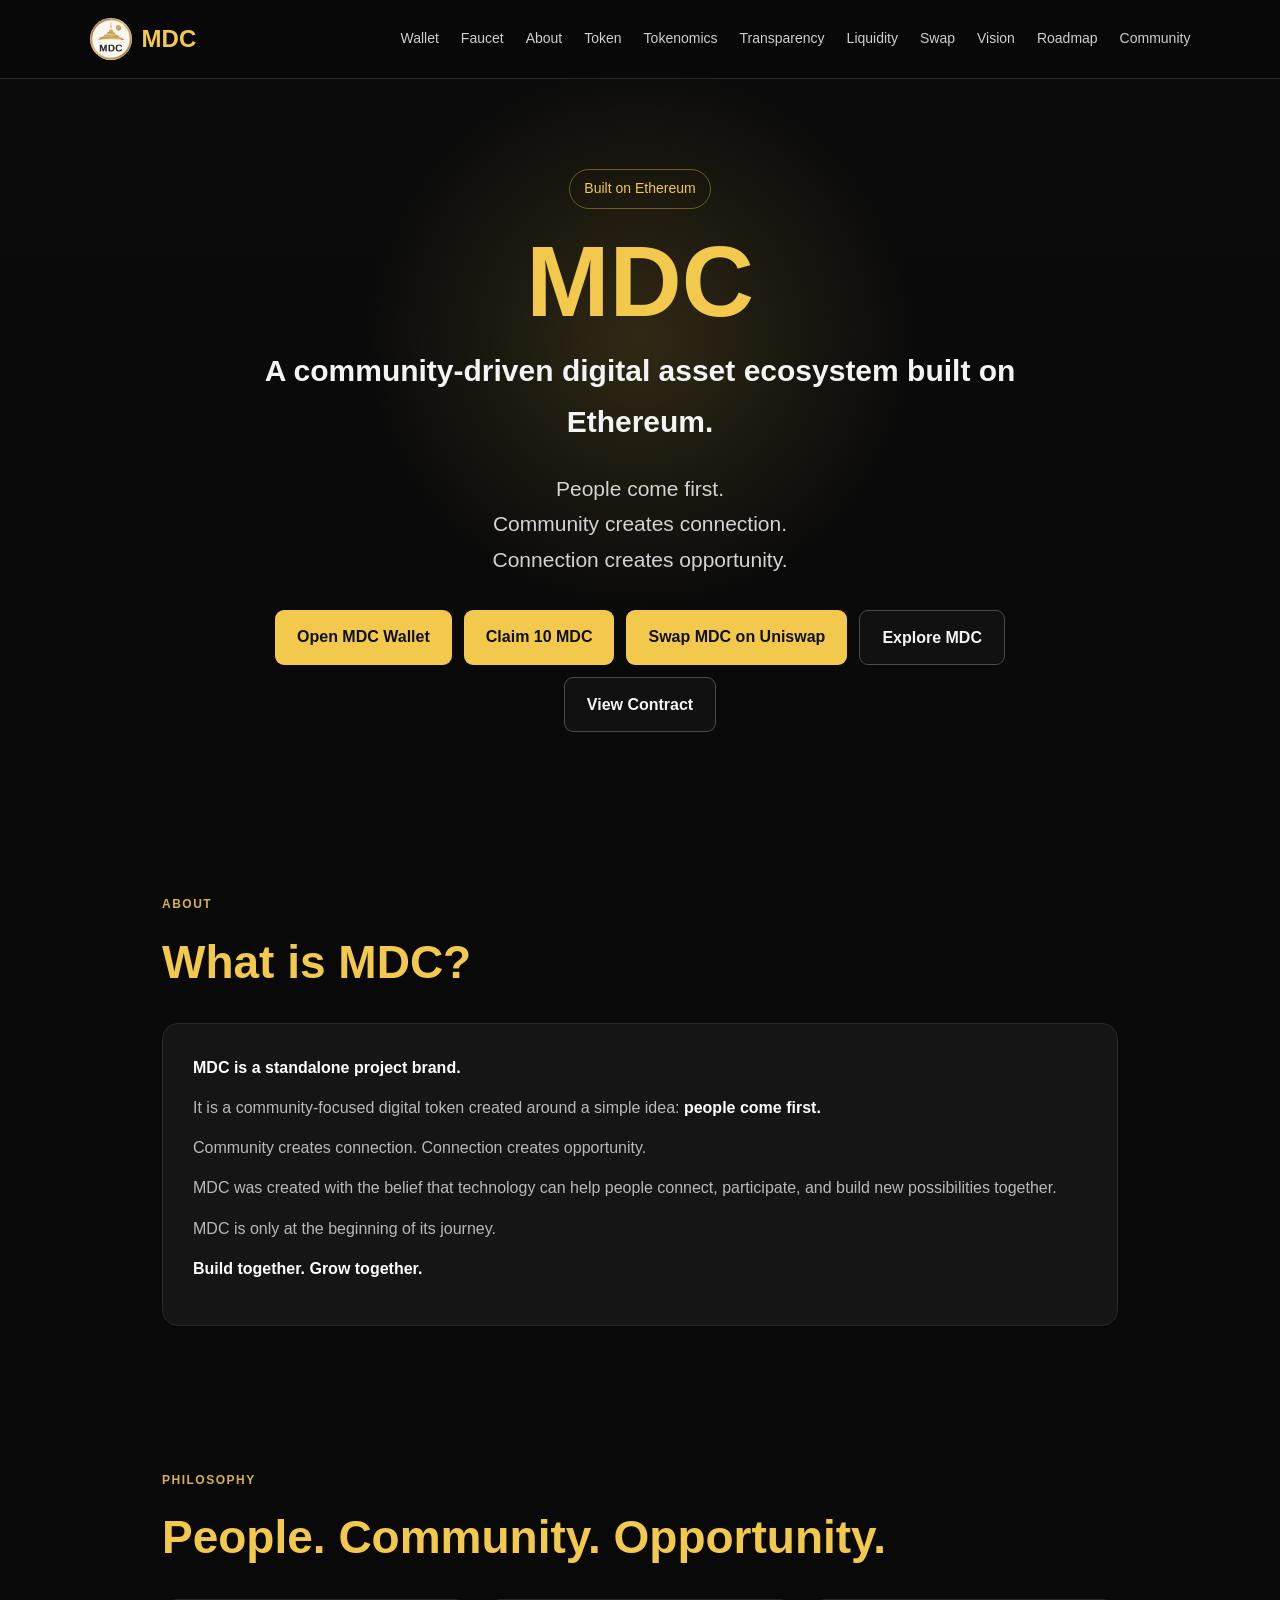
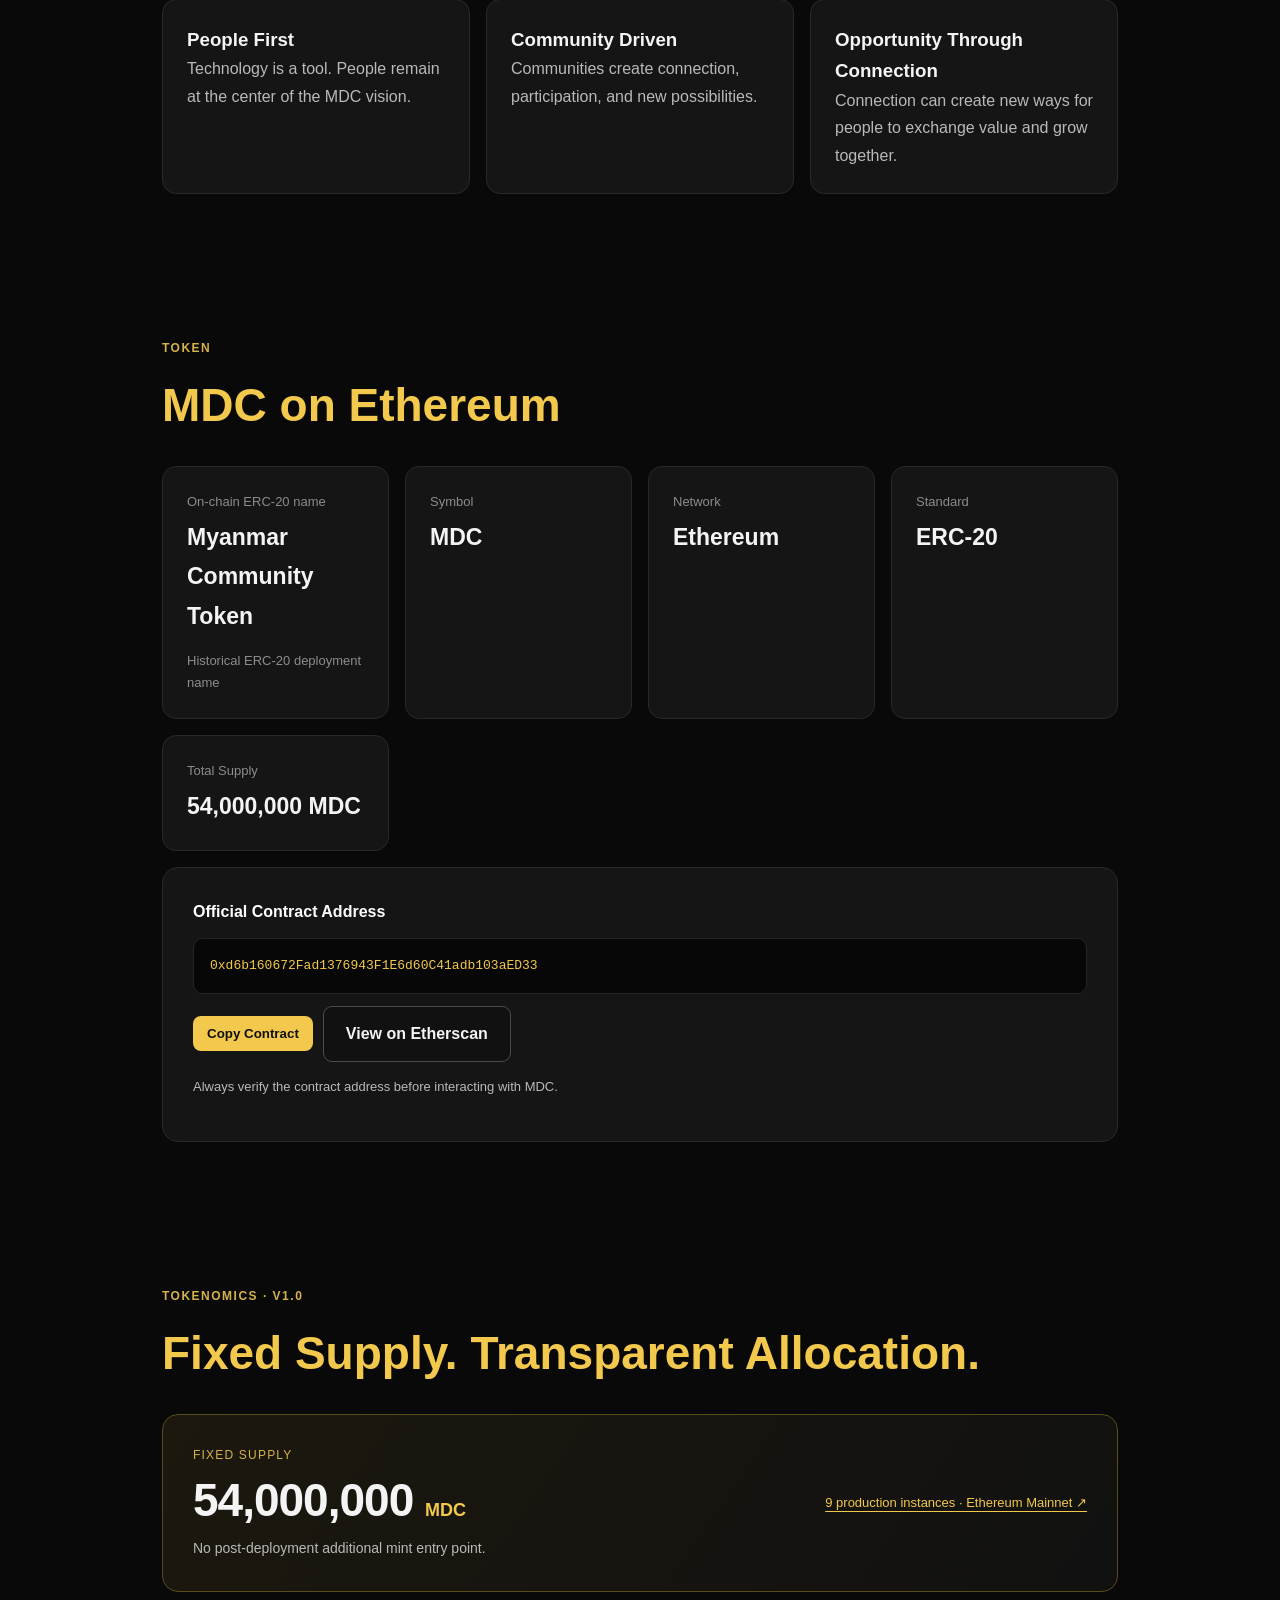
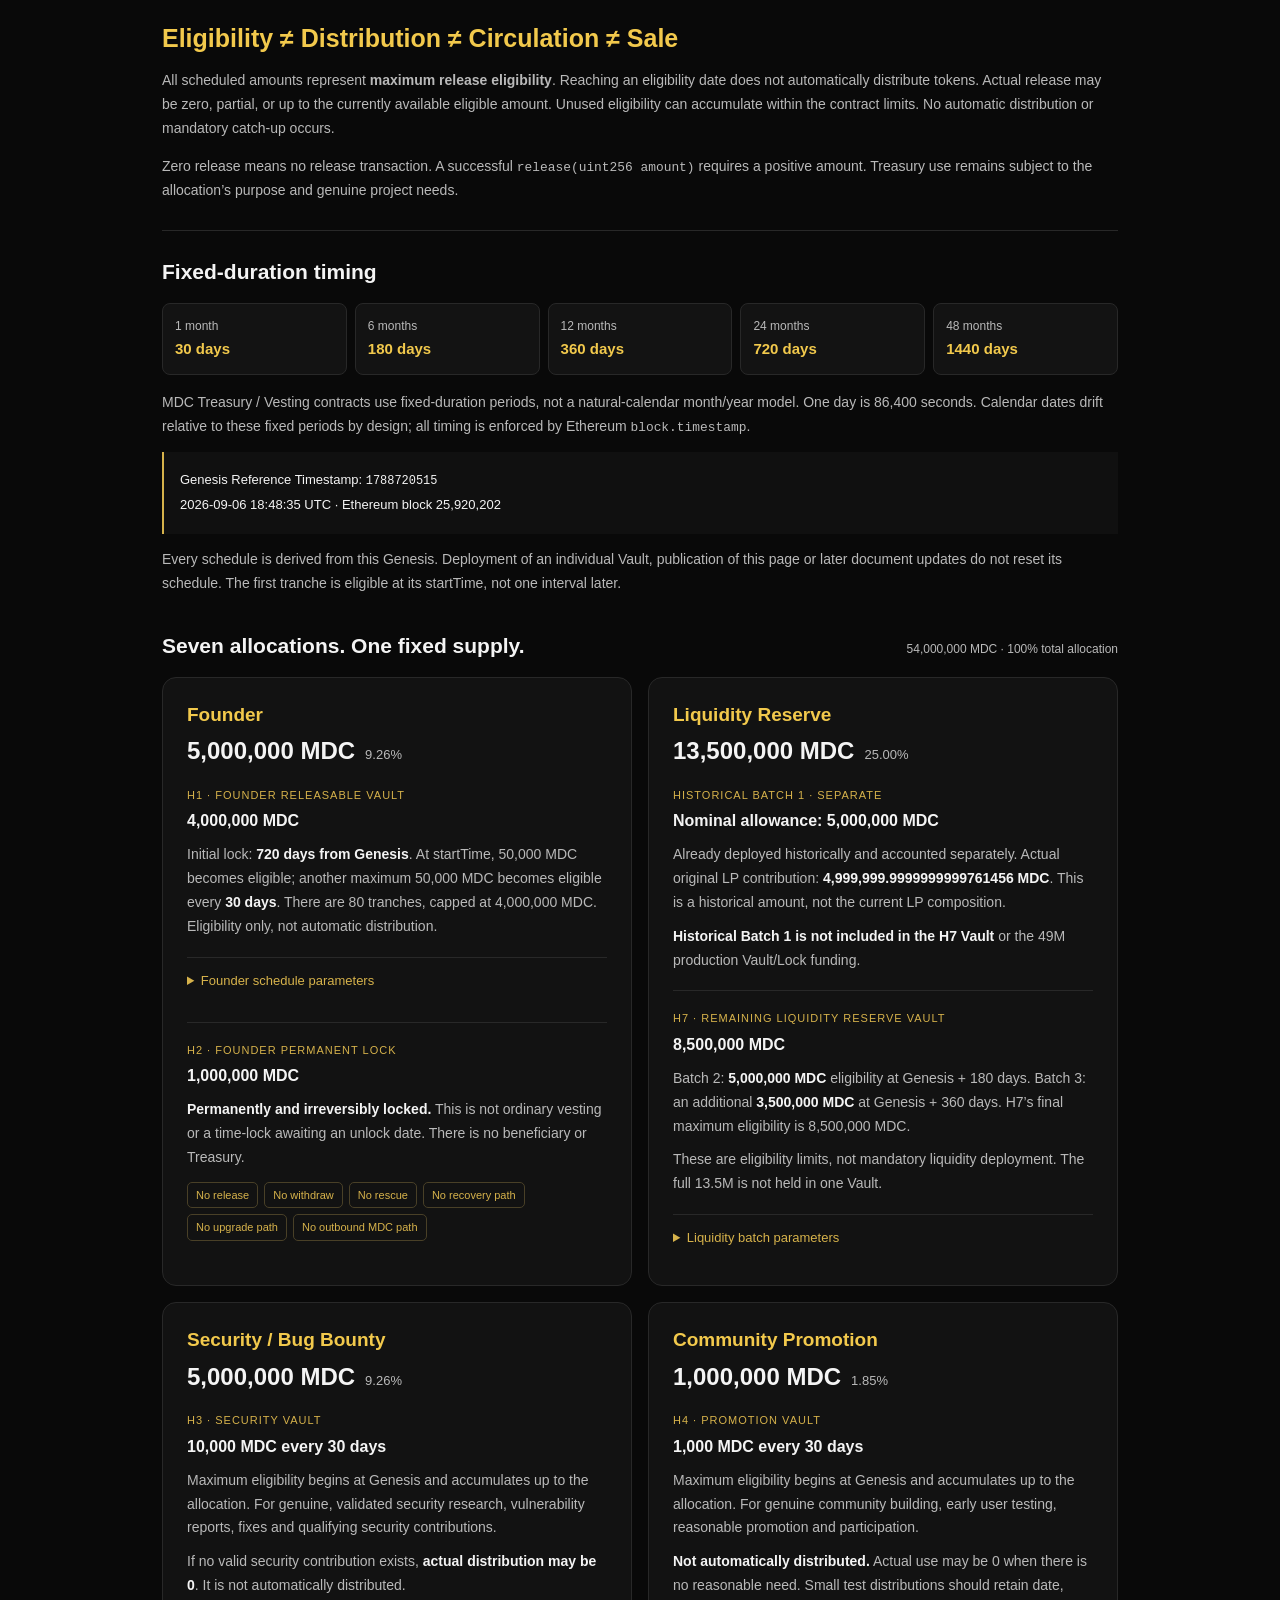
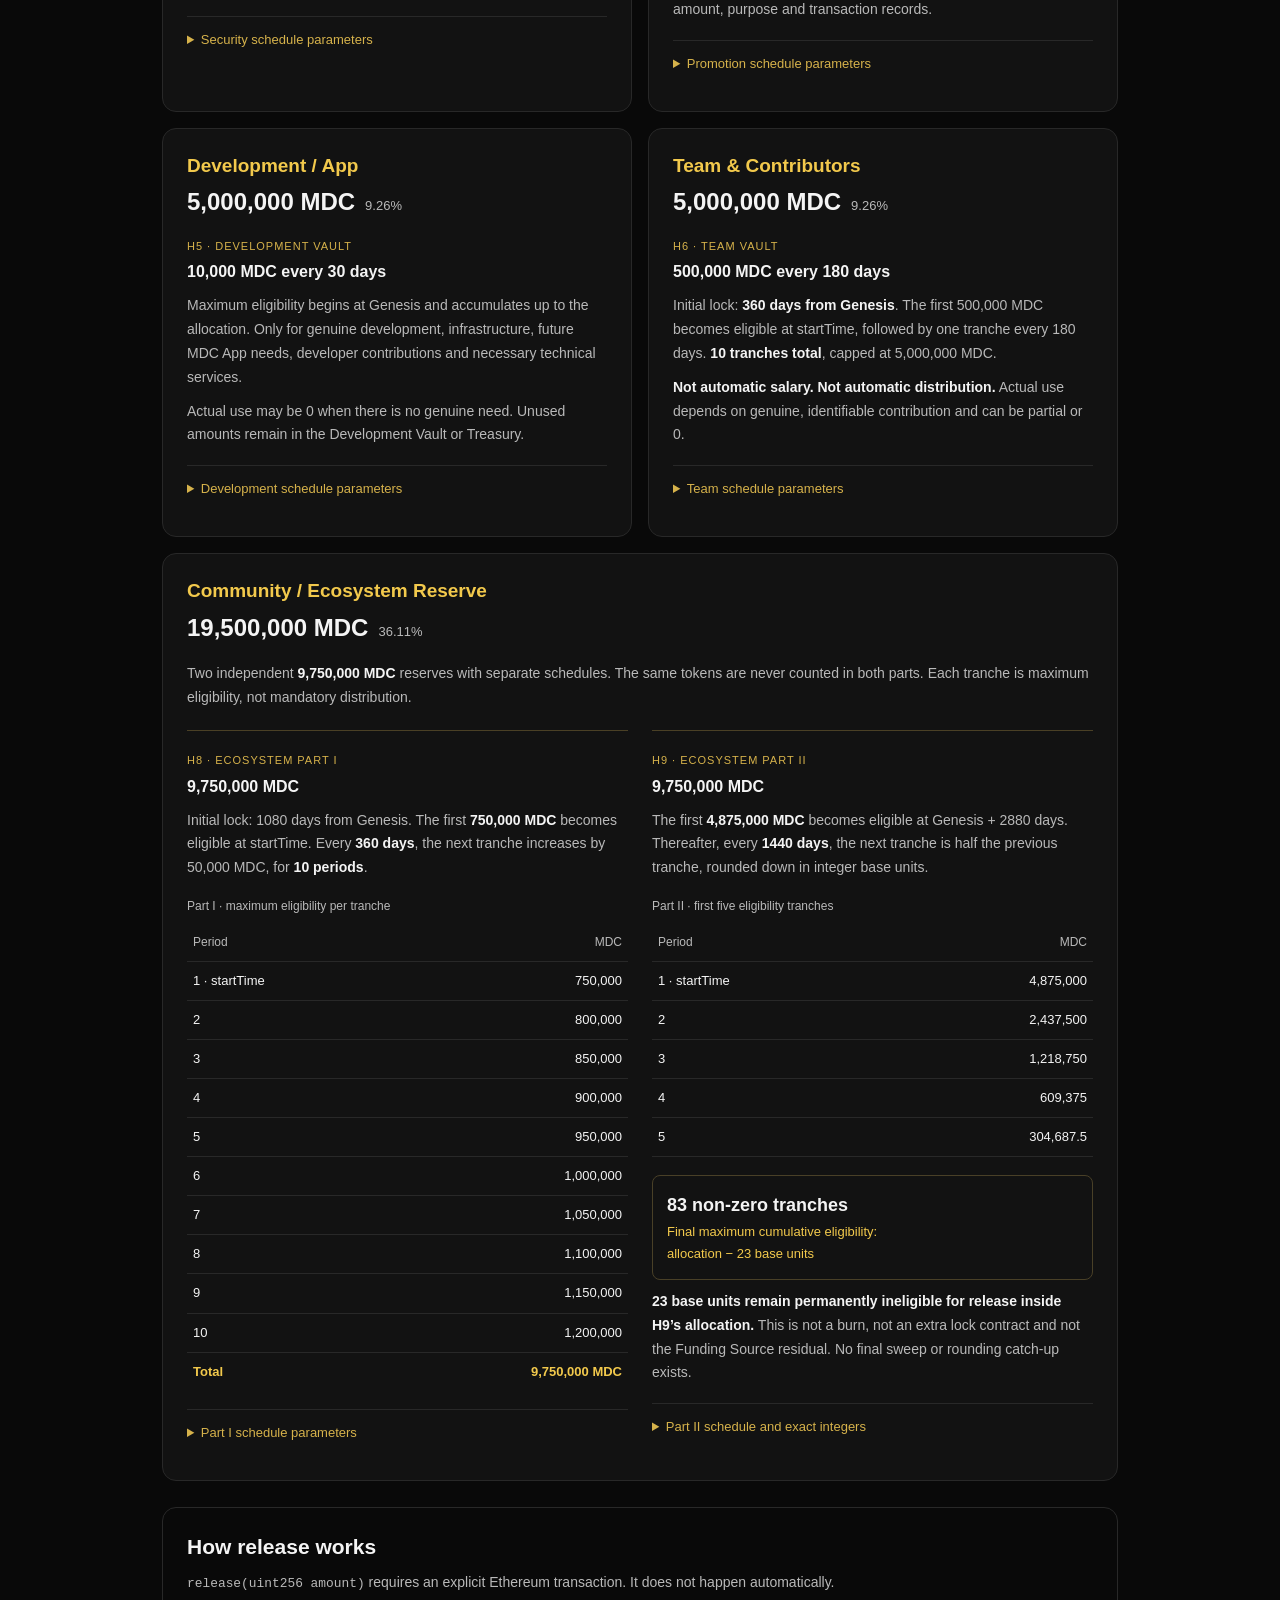
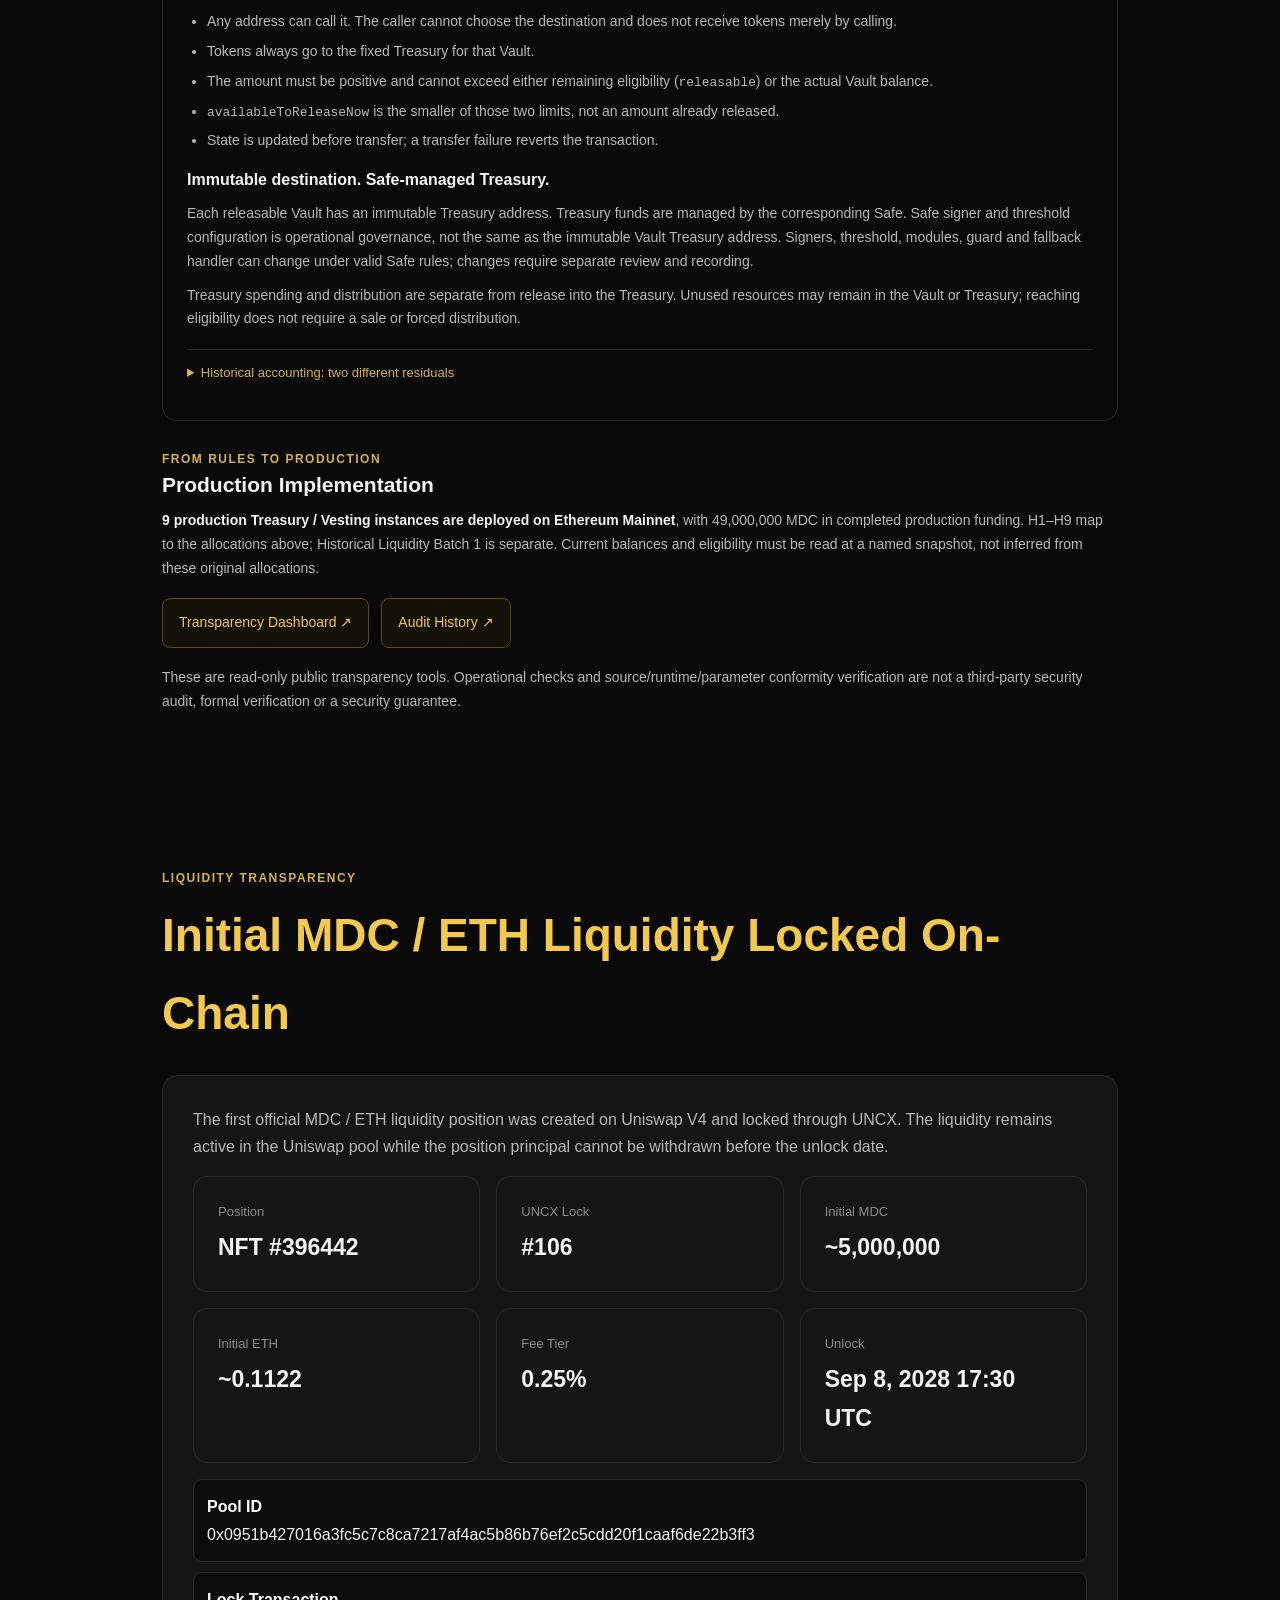
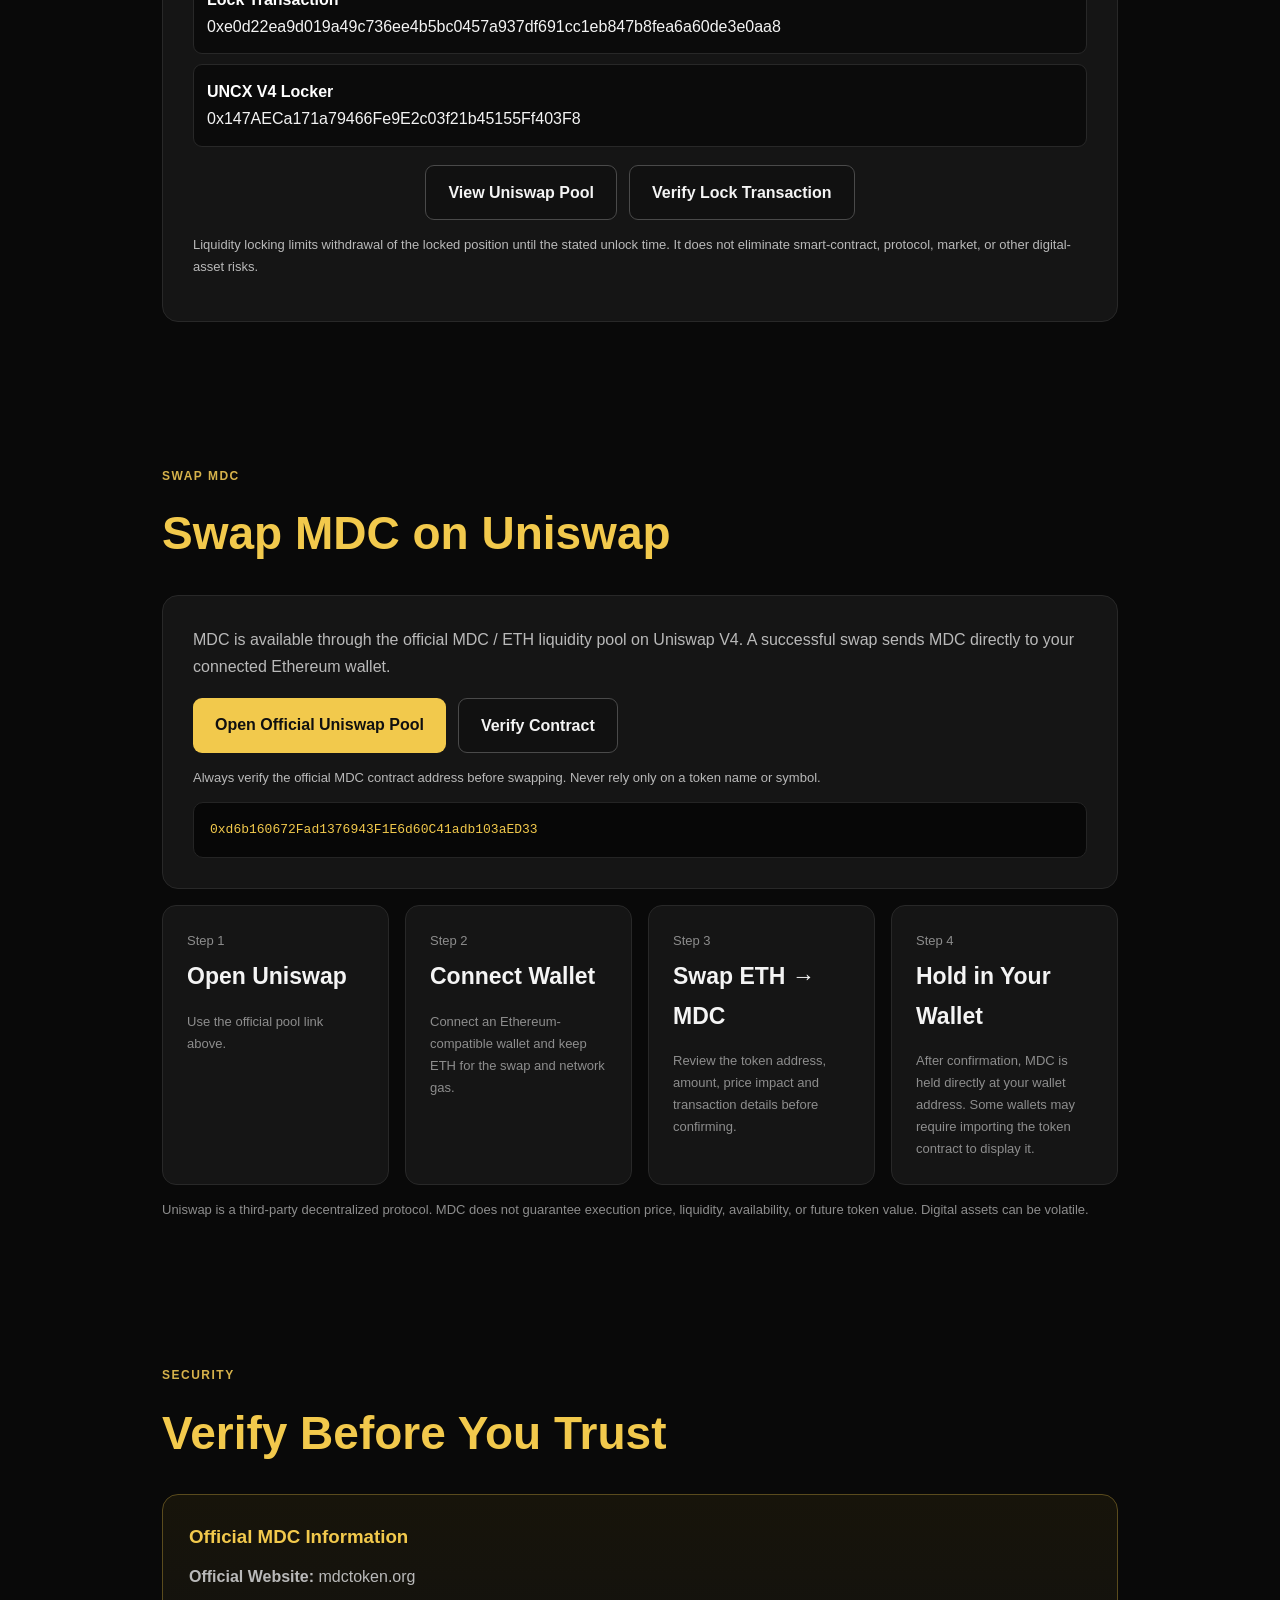
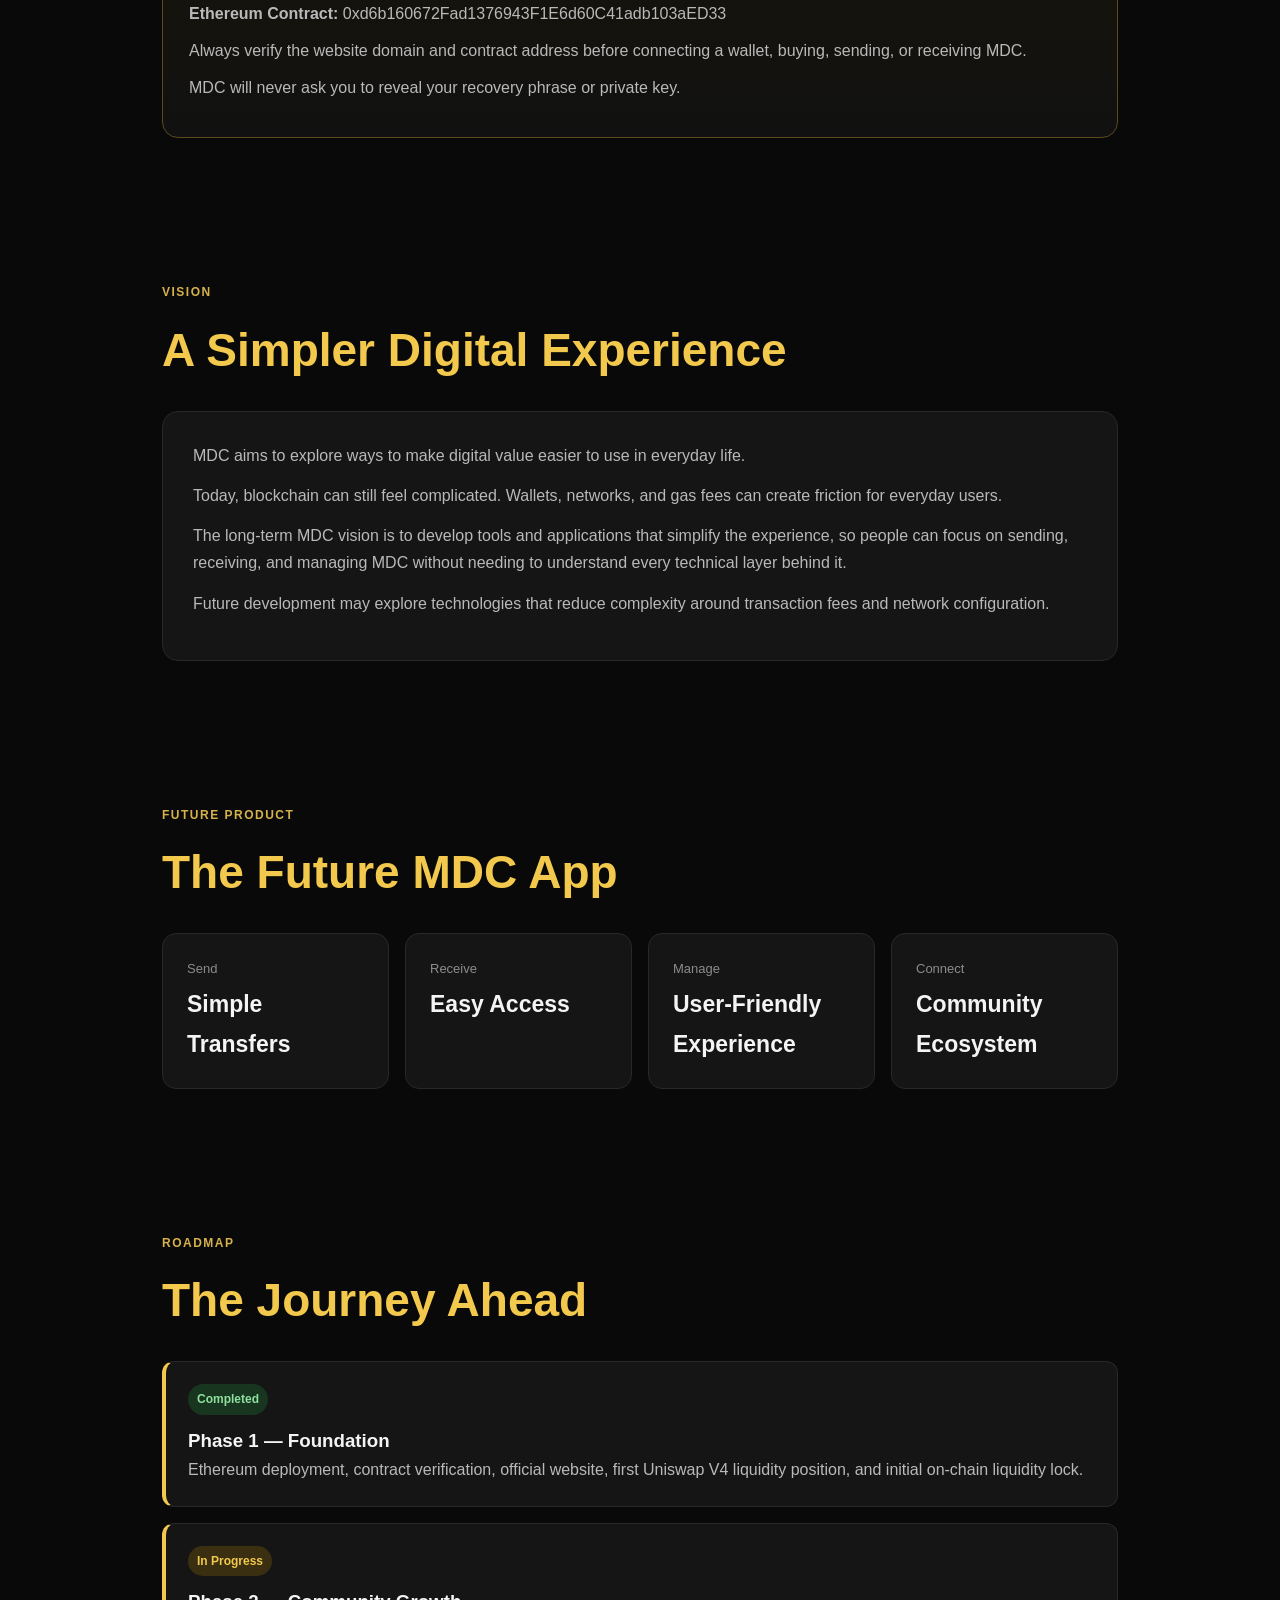
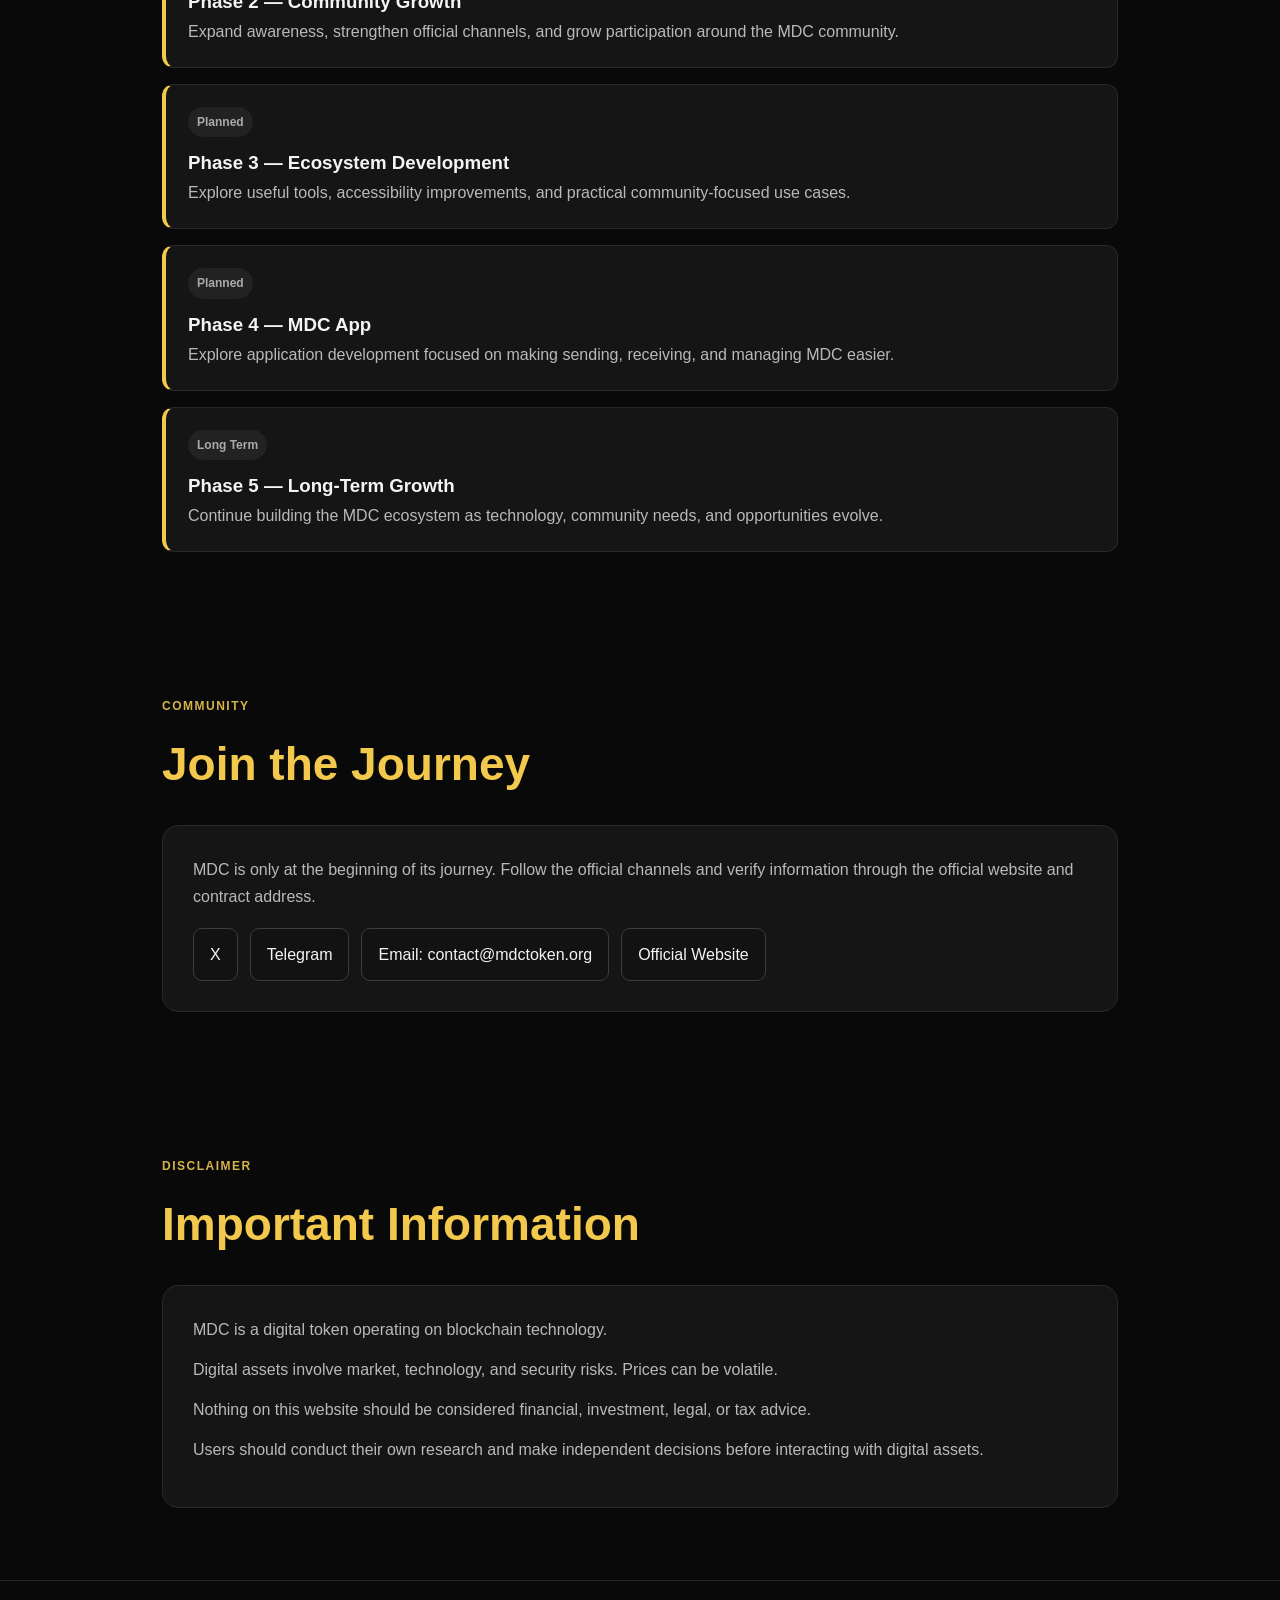
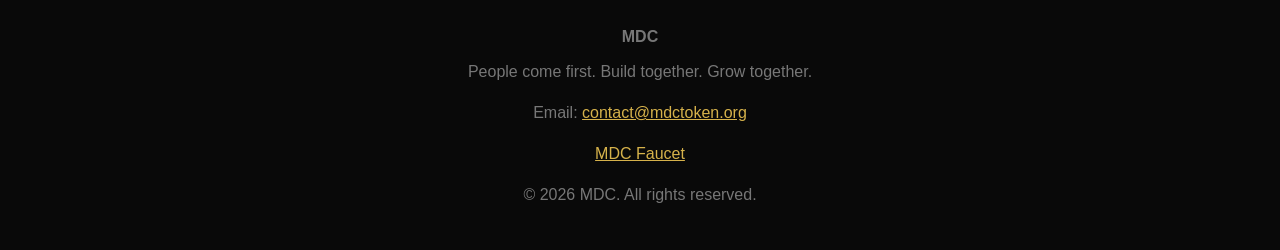
==== commit 3655f7dc: "Add official MDC Wallet entry to dashboard and homepage" ====
--- a/index.html
+++ b/index.html
@@ -120,12 +120,12 @@
 </style>
 </head>
 <body>
-<nav aria-label="Main navigation"><div class="brand"><img src="mdc-logo.jpg" class="brand-logo" alt="MDC logo"><span>MDC</span></div><div class="navlinks"><a href="/faucet.html">Faucet</a><a href="#about">About</a><a href="#token">Token</a><a href="#tokenomics">Tokenomics</a><a href="transparency.html">Transparency</a><a href="#liquidity">Liquidity</a><a href="#swap">Swap</a><a href="#vision">Vision</a><a href="#roadmap">Roadmap</a><a href="#community">Community</a></div><details class="mobile-nav"><summary class="btn-secondary" aria-label="Open navigation menu">Menu <span aria-hidden="true">☰</span></summary><div class="mobile-nav-links"><a href="/faucet.html">Faucet</a><a href="#about">About</a><a href="#token">Token</a><a href="#tokenomics">Tokenomics</a><a href="transparency.html">Transparency</a><a href="#liquidity">Liquidity</a><a href="#swap">Swap</a><a href="#vision">Vision</a><a href="#roadmap">Roadmap</a><a href="#community">Community</a></div></details></nav>
+<nav aria-label="Main navigation"><div class="brand"><img src="mdc-logo.jpg" class="brand-logo" alt="MDC logo"><span>MDC</span></div><div class="navlinks"><a href="https://wallet.mdctoken.org/" target="_blank" rel="noopener noreferrer">Wallet</a><a href="/faucet.html">Faucet</a><a href="#about">About</a><a href="#token">Token</a><a href="#tokenomics">Tokenomics</a><a href="transparency.html">Transparency</a><a href="#liquidity">Liquidity</a><a href="#swap">Swap</a><a href="#vision">Vision</a><a href="#roadmap">Roadmap</a><a href="#community">Community</a></div><details class="mobile-nav"><summary class="btn-secondary" aria-label="Open navigation menu">Menu <span aria-hidden="true">☰</span></summary><div class="mobile-nav-links"><a href="https://wallet.mdctoken.org/" target="_blank" rel="noopener noreferrer">Wallet</a><a href="/faucet.html">Faucet</a><a href="#about">About</a><a href="#token">Token</a><a href="#tokenomics">Tokenomics</a><a href="transparency.html">Transparency</a><a href="#liquidity">Liquidity</a><a href="#swap">Swap</a><a href="#vision">Vision</a><a href="#roadmap">Roadmap</a><a href="#community">Community</a></div></details></nav>
 
 <header class="hero"><div class="hero-inner">
 <div class="badge">Built on Ethereum</div><h1>MDC</h1><h3>A community-driven digital asset ecosystem built on Ethereum.</h3>
 <p>People come first.<br>Community creates connection.<br>Connection creates opportunity.</p>
-<div class="hero-actions"><a class="btn btn-primary" href="/faucet.html">Claim 10 MDC</a><a class="btn btn-primary" href="#swap">Swap MDC on Uniswap</a><a class="btn btn-secondary" href="#about">Explore MDC</a><a class="btn btn-secondary" href="https://etherscan.io/address/0xd6b160672Fad1376943F1E6d60C41adb103aED33" target="_blank" rel="noopener">View Contract</a></div>
+<div class="hero-actions"><a class="btn btn-primary" href="https://wallet.mdctoken.org/" target="_blank" rel="noopener noreferrer">Open MDC Wallet</a><a class="btn btn-primary" href="/faucet.html">Claim 10 MDC</a><a class="btn btn-primary" href="#swap">Swap MDC on Uniswap</a><a class="btn btn-secondary" href="#about">Explore MDC</a><a class="btn btn-secondary" href="https://etherscan.io/address/0xd6b160672Fad1376943F1E6d60C41adb103aED33" target="_blank" rel="noopener">View Contract</a></div>
 </div></header>
 
 <section id="about"><div class="kicker">About</div><h2>What is MDC?</h2><div class="card">
